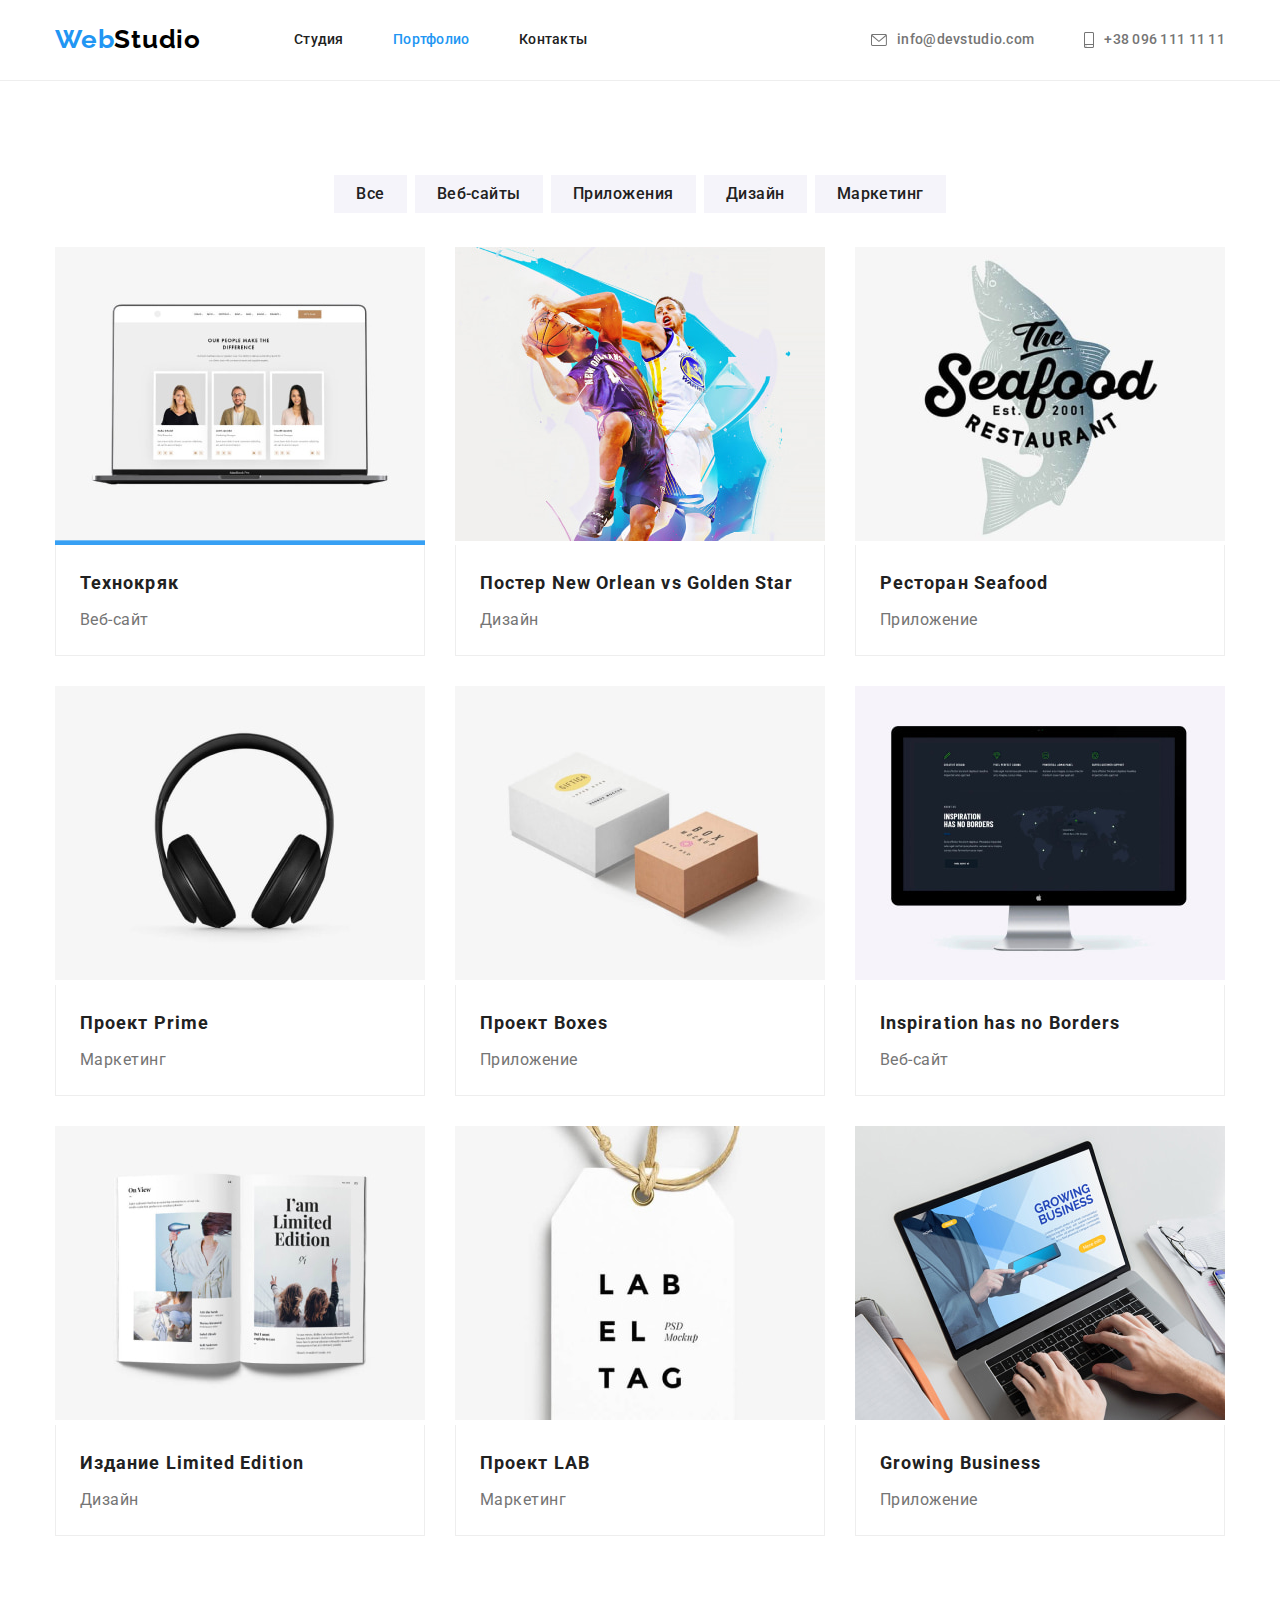
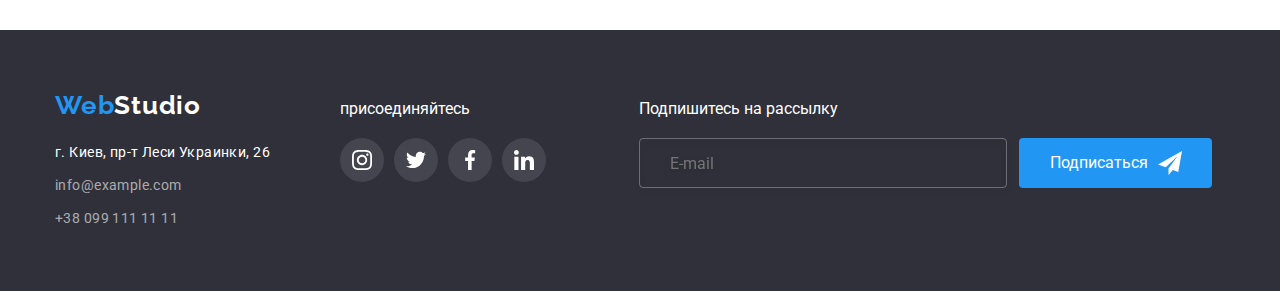
==== portfolio.html @ 853cae41 "creates hw 8" ====
<!DOCTYPE html>
<html lang="ru">
  <head>
    <meta charset="UTF-8" />
    <meta http-equiv="X-UA-Compatible" content="IE=edge" />
    <meta name="viewport" content="width=device-width, initial-scale=1.0" />
    <title>Document</title>
    <link
      href="https://fonts.googleapis.com/css2?family=Raleway:wght@700&family=Roboto:wght@400;500;700;900&display=swap"
      rel="stylesheet"
    />
    <link
      rel="stylesheet"
      href="https://cdnjs.cloudflare.com/ajax/libs/modern-normalize/1.1.0/modern-normalize.min.css"
    />
    <link rel="stylesheet" href="./css/styles.css" />
    <link rel="stylesheet" href="./css/main.min.css" />
  </head>

  <body>
    <!--Шапка сайтп-->

    <header>
      <div class="container header-container">
        <nav class="nav">
          <a href="./index.html" class="logo"
            ><span class="logo__text">Web</span
            ><span class="logo__secondary">Studio</span></a
          >

          <ul class="site-nav">
            <li><a href="./index.html" class="link-current-one">Студия</a></li>
            <li>
              <a href="./index.html" class="link-portfolio-one">Портфолио</a>
            </li>
            <li><a href="" class="site-nav__contact">Контакты</a></li>
          </ul>
        </nav>

        <ul class="contact-nav">
          <li>
            <a href="mailto:info@devstudio.com" class="mailto"
              ><svg class="mailto-icon" width="16" height="12">
                <use
                  href="./images/symbol-defs.svg#icon-envelope-hover-1-1"
                ></use></svg
              >info@devstudio.com</a
            >
          </li>
          <li>
            <a href="tel:+380961111111" class="phone">
              <svg class="phone-icon" width="10" height="16">
                <use
                  href="./images/symbol-defs.svg#icon-smartphone-3-1"
                ></use></svg
              >+38 096 111 11 11</a
            >
          </li>
        </ul>
      </div>
    </header>

    <!--Уникальный контент страницы-->
    <main>
      <section class="section-hero-portfolio">
        <div class="container">
          <!--Button-->
          <h1 class="visually-hidden">Портфолио</h1>

          <ul class="list-ul">
            <li><button type="button" class="button">Все</button></li>
            <li><button type="button" class="button">Веб-сайты</button></li>
            <li><button type="button" class="button">Приложения</button></li>
            <li><button type="button" class="button">Дизайн</button></li>
            <li><button type="button" class="button">Маркетинг</button></li>
          </ul>

          <!--Список фото-->
          <ul class="img-link">
            <li class="flex-element">
              <a href="" class="cart-bg-shadow">
                <div class="title-top-wrap">
                  <img
                    src="./images/img1.jpg"
                    alt="Веб-сайт"
                    width="370"
                    height="294"
                  />
                  <p class="title-top-text">
                    Ресурс предлагает комплексные предложения с разным уровнем
                    функционала и сервисов. Все это позволит посетителю получить
                    исчерпывающие сведения о компании или частном лице.
                  </p>
                </div>
                <div class="img-portfolio">
                  <h2 class="title title-second">Технокряк</h2>
                  <p class="caption">Веб-сайт</p>
                </div>
              </a>
            </li>

            <li class="flex-element">
              <a href="" class="cart-bg-shadow">
                <img
                  src="./images/img2.jpg"
                  alt="Дизайн"
                  width="370"
                  height="294"
                  class="img-border"
                />
                <div class="img-portfolio">
                  <h2 class="title title-second">
                    Постер New Orlean vs Golden Star
                  </h2>
                  <p class="caption">Дизайн</p>
                </div>
              </a>
            </li>

            <li class="flex-element">
              <a href="" class="cart-bg-shadow">
                <img
                  src="./images/img3.jpg"
                  alt="Приложение"
                  width="370"
                  height="294"
                />
                <div class="img-portfolio">
                  <h2 class="title title-second">Ресторан Seafood</h2>
                  <p class="caption">Приложение</p>
                </div>
              </a>
            </li>

            <li class="flex-element">
              <a href="" class="cart-bg-shadow">
                <img
                  src="./images/img4.jpg"
                  alt="Маркетинг"
                  width="370"
                  height="294"
                />
                <div class="img-portfolio">
                  <h2 class="title title-second">Проект Prime</h2>
                  <p class="caption">Маркетинг</p>
                </div>
              </a>
            </li>

            <li class="flex-element">
              <a href="" class="cart-bg-shadow">
                <img
                  src="./images/img5.jpg"
                  alt="Приложение"
                  width="370"
                  height="294"
                />
                <div class="img-portfolio">
                  <h2 class="title title-second">Проект Boxes</h2>
                  <p class="caption">Приложение</p>
                </div>
              </a>
            </li>

            <li class="flex-element">
              <a href="" class="cart-bg-shadow">
                <img
                  src="./images/img6.jpg"
                  alt="Веб-сайт"
                  width="370"
                  height="294"
                />
                <div class="img-portfolio">
                  <h2 class="title title-second">Inspiration has no Borders</h2>
                  <p class="caption">Веб-сайт</p>
                </div>
              </a>
            </li>

            <li class="flex-element">
              <a href="" class="cart-bg-shadow">
                <img
                  src="./images/img7.jpg"
                  alt="Дизайн"
                  width="370"
                  height="294"
                />
                <div class="img-portfolio">
                  <h2 class="title title-second">Издание Limited Edition</h2>
                  <p class="caption">Дизайн</p>
                </div>
              </a>
            </li>

            <li class="flex-element">
              <a href="" class="cart-bg-shadow">
                <img
                  src="./images/img8.jpg"
                  alt="Маркетинг"
                  width="370"
                  height="294"
                />
                <div class="img-portfolio">
                  <h2 class="title title-second">Проект LAB</h2>
                  <p class="caption">Маркетинг</p>
                </div>
              </a>
            </li>

            <li class="flex-element">
              <a href="" class="cart-bg-shadow">
                <img
                  src="./images/img9.jpg"
                  alt="Приложение"
                  width="370"
                  height="294"
                />
                <div class="img-portfolio">
                  <h2 class="title title-second">Growing Business</h2>
                  <p class="caption">Приложение</p>
                </div>
              </a>
            </li>
          </ul>
        </div>
      </section>
    </main>

    <!--Футер-->
    <footer>
      <div class="container footer-container">
        <div class="footer-box-hero">
          <a href="./index.html" class="logo-footer"
            ><span class="logo__text">Web</span
            ><span class="logo-studio">Studio</span>
          </a>
          <address class="address-footer">
            <ul>
              <li>
                <a
                  href="https://goo.gl/maps/1Wrg9zgTPJsRRy5G6"
                  target="_blank"
                  rel="noopener noreferrer"
                  class="search"
                  >г. Киев, пр-т Леси Украинки, 26</a
                >
              </li>
              <li>
                <a href="mailto:info@example.com" class="box"
                  >info@example.com</a
                >
              </li>
              <li>
                <a href="tel:+380991111111" class="box">+38 099 111 11 11</a>
              </li>
            </ul>
          </address>
        </div>
        <div class="footer-box">
          <p class="footer-soc-text">присоединяйтесь</p>
          <ul class="footer-soc-list">
            <li class="footer-soc-item">
              <a href="" class="footer-soc-link">
                <svg class="footer-soc-icon" width="20" height="20">
                  <use href="./images/symbol-defs.svg#icon-instagram"></use>
                </svg>
              </a>
            </li>
            <li class="footer-soc-item">
              <a href="" class="footer-soc-link">
                <svg class="footer-soc-icon" width="20" height="20">
                  <use href="./images/symbol-defs.svg#icon-twitter"></use>
                </svg>
              </a>
            </li>
            <li class="footer-soc-item">
              <a href="" class="footer-soc-link">
                <svg class="footer-soc-icon" width="20" height="20">
                  <use href="./images/symbol-defs.svg#icon-facebook"></use>
                </svg>
              </a>
            </li>
            <li class="footer-soc-item">
              <a href="" class="footer-soc-link">
                <svg class="footer-soc-icon" width="20" height="20">
                  <use href="./images/symbol-defs.svg#icon-linkedin"></use>
                </svg>
              </a>
            </li>
          </ul>
        </div>
        <form class="footer-form">
          <label for="name" class="footer-label">Подпишитесь на рассылку</label>
          <div class="input-subscription">
            <input
              type="text"
              class="footer-input"
              name="user-name"
              id="name"
              required
              title="name"
              placeholder="E-mail"
            />
            <button type="submit" class="footer-button">
              Подписаться
              <svg class="footer-icon" width="24" height="24">
                <use href="./images/symbol-defs.svg#icon-send"></use>
              </svg>
            </button>
          </div>
        </form>
      </div>
    </footer>
  </body>
</html>
---- css/styles.css ----
/*Стили для index.html*/
---- css/main.min.css ----
:root{--primary-text-color: #ffffff;--title-text-color: #212121;--paragraph-text-color: #757575;--accent-color: #2196f3}.visually-hidden{clip:rect(0 0 0 0);clip-path:inset(50%);height:1px;overflow:hidden;position:absolute;white-space:nowrap;width:1px}body{font-family:Roboto, -apple-system, BlinkMacSystemFont, "Segoe UI", Oxygen, Ubuntu, Cantarell, "Open Sans", "Helvetica Neue", sans-serif;color:var(--title-text-color);background-color:var(--primary-text-color)}body>a{font-family:Roboto, -apple-system, BlinkMacSystemFont, "Segoe UI", Oxygen, Ubuntu, Cantarell, "Open Sans", "Helvetica Neue", sans-serif}h1,h2,h3,h4,h5,h6,p,ul{padding:0;margin:0;list-style:none}a{text-decoration:none}.container{width:1200px;padding-left:15px;padding-right:15px;margin-left:auto;margin-right:auto}.button{font-family:Roboto, -apple-system, BlinkMacSystemFont, "Segoe UI", Oxygen, Ubuntu, Cantarell, "Open Sans", "Helvetica Neue", sans-serif;cursor:pointer}.button-primary{margin-top:30px;display:inline-block;padding:10px 32px;color:var(--primary-text-color);background-color:var(--accent-color);min-width:200px;font-style:normal;font-weight:700;font-size:16px;line-height:1.9;align-items:center;letter-spacing:0.06em;transition:background-color 250ms cubic-bezier(0.4, 0, 0.2, 1)}.button-primary:hover,.button-primary:focus{background-color:#188ce8}.button{padding:6px 22px;border:none}.button{color:var(--title-text-color);background-color:#f5f4fa;font-weight:500;font-size:16px;line-height:1.6;text-align:center;letter-spacing:0.03em;transition:color 250ms cubic-bezier(0.4, 0, 0.2, 1),box-shadow 250ms cubic-bezier(0.4, 0, 0.2, 1),background-color 250ms cubic-bezier(0.4, 0, 0.2, 1)}.button:hover,.button:focus{color:var(--primary-text-color);background-color:var(--accent-color)}.button-btn:hover,.butten-btn:focus{color:var(--primary-text-color);background-color:var(--accent-color);transition:color 250ms cubic-bezier(0.4, 0, 0.2, 1)}.backdrop{position:fixed;top:0;width:100%;height:100%;background-color:rgba(66,68,90,0.35);transition:opacity 250ms, visibility 250ms}.modal{position:absolute;width:550px;height:550px;top:50%;left:50%;background-color:#ffffff;border-radius:1px;transform:translate(-50%, -50%);padding:40px}.modal-close-button{width:70px;height:70px;border-radius:50%;position:absolute;top:10px;right:10px;width:30px;height:30px;border:1px solid rgba(0,0,0,0.1);background-color:transparent;fill:#000000}.modal-close-button:hover,.modal-close-button:focus{fill:var(--accent-color)}.is-hidden{opacity:0;pointer-events:none;visibility:hidden}.modal-title{font-size:20px;text-align:center;color:#212121;margin-bottom:12px;font-weight:700;letter-spacing:0.03em}.modal-field{margin-bottom:12px}.modal-input{width:100%;height:35px;border:1px solid rgba(0,0,0,0.14);border-radius:4px;padding-left:30px;margin-top:4px;outline:none;transition:border-color 250ms cubic-bezier(0.4, 0, 0.2, 1)}.modal-input:hover,.modal-input:focus{border-color:var(--accent-color);transition:border-color 250ms cubic-bezier(0.4, 0, 0.2, 1)}.modal-input:valid{border-color:#2196f3}.modal-button{width:200px;height:50px;color:var(--primary-text-color);background-color:var(--accent-color);border-radius:4px;border:1px solid #2196f3;margin-top:30px}.modal-button:hover,.modal-button:focus{background-color:#188ce8;transition:background-color 250ms cubic-bezier(0.4, 0, 0.2, 1)}button{display:flex;justify-content:center;align-items:center;margin:0 auto}.madal-label{font-size:12px;line-height:1.7px;letter-spacing:0.01em;color:#757575}.modal-text{width:100%;height:80px;border:1px solid rgba(0,0,0,0.14);border-radius:4px;padding:10px;margin-top:4px;resize:none;outline:none}.modal-text:hover,.modal-text:focus{border-color:var(--accent-color);transition:border-color 250ms cubic-bezier(0.4, 0, 0.2, 1)}.modal-input-wrap{position:relative}.input-icon{position:absolute;left:10px;top:50%;transform:translateY(-50%);transition:fill 250ms cubic-bezier(0.4, 0, 0.2, 1)}.modal-input:hover+.input-icon,.modal-input:focus+.input-icon{fill:var(--accent-color)}.check-text{font-size:14px;display:flex;align-items:center}.check-text::before{content:"";width:16px;height:15px;border:2px solid #212121;border-radius:4px;margin-right:8px}.input-check:checked+.check-text::before{background-color:var(--accent-color);border:none;background-image:url(../images/check.svg.svg);background-repeat:no-repeat;background-position:center}.input-check:focus+.check-text::before{border-color:var(--accent-color)}.input-contract{color:var(--accent-color);text-decoration:underline;margin-left:3px}.modal-text{height:120px}.header-container{display:flex;align-items:center}header{border-bottom:1px solid #eeeeee}.nav{display:flex;align-items:center;transition:color 250ms cubic-bezier(0.4, 0, 0.2, 1)}.logo{margin-right:93px}.logo__secondary{color:#000000;width:145px;font-family:Raleway;font-style:normal;font-weight:700;font-size:26px;line-height:1.2;letter-spacing:0.03em}.logo__text{color:var(--accent-color);width:145px;font-family:Raleway;font-style:normal;font-weight:700;font-size:26px;line-height:1.2;letter-spacing:0.03em}.site-nav{display:flex}.site-nav li:not(:last-child){margin-right:50px}.site-nav__current{display:block;padding-top:32px;padding-bottom:32px;color:var(--accent-color);font-style:normal;font-weight:500;font-size:14px;line-height:1.1;letter-spacing:0.02em;position:relative;transition:color 250ms cubic-bezier(0.4, 0, 0.2, 1)}.site-nav__current:hover,.site-nav__current:focus{color:var(--accent-color)}.site-nav__current:hover::after,.site-nav__current:focus::after{content:"";position:absolute;width:100%;height:4px;border-radius:2px;background-color:var(--accent-color);bottom:0;display:block;transition:color 250ms cubic-bezier(0.4, 0, 0.2, 1)}.site-nav__portfolio{display:block;padding-top:32px;padding-bottom:32px;color:var(--title-text-color);width:76px;font-style:normal;font-weight:500;font-size:14px;line-height:1.1;letter-spacing:0.02em;position:relative;transition:color 250ms cubic-bezier(0.4, 0, 0.2, 1)}.site-nav__portfolio:hover,.site-nav__portfolio:focus{color:var(--accent-color)}.site-nav__portfolio:hover::after,.site-nav__portfolio:focus::after{content:"";position:absolute;width:100%;height:4px;border-radius:2px;background-color:var(--accent-color);transition:color 250ms cubic-bezier(0.4, 0, 0.2, 1);bottom:0;display:block}.site-nav__contact{display:block;padding-top:32px;padding-bottom:32px;color:var(--title-text-color);width:68px;font-style:normal;font-weight:500;font-size:14px;line-height:1.1;letter-spacing:0.02em;position:relative;transition:color 250ms cubic-bezier(0.4, 0, 0.2, 1)}.site-nav__contact:hover,.site-nav__contact:focus{color:var(--accent-color);transition:color 250ms cubic-bezier(0.4, 0, 0.2, 1)}.site-nav__contact:hover::after,.site-nav__contact:focus::after{content:"";position:absolute;width:100%;height:4px;border-radius:2px;background-color:var(--accent-color);bottom:0;display:block;transition:color 250ms cubic-bezier(0.4, 0, 0.2, 1)}.contact-nav{margin-left:auto;display:flex}.contact-nav li:not(:last-child){margin-right:50px}.mailto{display:flex;align-items:center;color:var(--paragraph-text-color);font-weight:500;font-size:14px;line-height:1.1;letter-spacing:0.02em;padding-top:32px;padding-bottom:32px;fill:#757575;transition:color 250ms cubic-bezier(0.4, 0, 0.2, 1)}.mailto:hover,.mailto:focus{color:var(--accent-color)}.mailto-icon{margin-right:10px}.mailto:hover .mailto-icon,.mailto:focus .mailto-icon{fill:var(--accent-color);transition:fill 250ms cubic-bezier(0.4, 0, 0.2, 1)}.phone{display:flex;align-items:center;color:var(--paragraph-text-color);font-style:normal;font-weight:500;font-size:14px;line-height:1.1;letter-spacing:0.02em;padding-top:32px;padding-bottom:32px;fill:#757575;transition:color 250ms cubic-bezier(0.4, 0, 0.2, 1)}.phone:hover,.phone:focus{color:var(--accent-color)}.phone-icon{margin-right:10px}.phone:hover .phone-icon,.phone:focus .phone-icon{fill:var(--accent-color);transition:fill 250ms cubic-bezier(0.4, 0, 0.2, 1)}.hero{background-color:#2f303a;text-align:center;padding-top:200px;padding-bottom:200px;background-image:linear-gradient(rgba(47,48,58,0.4), rgba(47,48,58,0.4)),url(../images/Шапка.jpg);background-repeat:no-repeat;max-width:1600px;margin:0 auto;background-size:cover}.hero-title{margin:0 auto;color:var(--primary-text-color);width:696px;font-weight:900;font-size:44px;line-height:1.4;text-align:center;letter-spacing:0.06em;text-transform:uppercase;background-repeat:no-repeat}.feature{padding-top:94px;padding-bottom:94px}.feature-ul{display:flex}.feature-ul::before{content:icon}.feature-ul li{width:270px}.feature-ul li:not(:last-child){margin-right:30px}.feature-list{display:flex;align-items:center;justify-content:center;height:120px;background-color:#f5f4fa;border-radius:1px;width:270px;height:120px;margin-bottom:30px}.feature-item:not(:last-child){margin-right:30px}.feature-icon{display:flex;margin:25px auto}.feature .title{display:flex;font-weight:700;font-size:14px;line-height:1.1;letter-spacing:0.03em;text-transform:uppercase}.subject{display:flex;margin:10px 0 0;color:var(--paragraph-text-color);font-size:14px;line-height:1.7;letter-spacing:0.03em}.work{padding-bottom:94px}.work-list{margin-bottom:50px;font-weight:700;font-size:36px;line-height:1.7;text-align:center;letter-spacing:0.03em}.work-pfoto{display:flex}.work-pfoto li:not(:last-child){margin-right:30px}.work-top-wrap{position:relative;overflow:hidden}.work-top-text{position:absolute;bottom:0;text-align:center;background-color:rgba(47,48,58,0.8);border:1px solid #000000;box-shadow:0px 4px 4px rgba(0,0,0,0.25);color:var(--primary-text-color);font-weight:400;padding-top:27px;width:370px;height:70px;transition:transform 500ms linear}.content{background-color:#f5f4fa;padding-top:94px;padding-bottom:94px}.content-list{margin-bottom:50px;font-weight:700;font-size:36px;line-height:1.7;text-align:center;letter-spacing:0.03em}.content .title{font-weight:500;font-size:16px;line-height:1.2;text-align:center;letter-spacing:0.03em}.title-team{padding-top:30px;padding-bottom:30px}.lead-list{padding-bottom:30px}.lead{margin:0;margin-bottom:16px;color:var(--paragraph-text-color);font-weight:400;font-size:16px;line-height:1.2;text-align:center;letter-spacing:0.03em}.content-list-photo{display:flex}.content-photo:not(:last-child){margin-right:30px}.cart-bg{background:#ffffff;box-shadow:0px 1px 3px rgba(0,0,0,0.12),0px 1px 1px rgba(0,0,0,0.14),0px 2px 1px rgba(0,0,0,0.2);border-radius:0px 0px 4px 4px}.content-title{margin-bottom:10px}.title-soc-list{display:flex;justify-content:center}.title-soc-link{width:44px;height:44px;background-color:var(--primary-text-color);border-radius:50%;display:flex;justify-content:center;align-items:center;fill:#afb1b8;transition:background-color 250ms cubic-bezier(0.4, 0, 0.2, 1)}.title-soc-link:hover,.title-soc-link:focus{background-color:var(--accent-color)}.title-soc-icon{transition:fill 250ms cubic-bezier(0.4, 0, 0.2, 1)}.title-soc-link:hover .title-soc-icon,.title-soc-link:focus .title-soc-icon{fill:#ffffff;transition:fill 250ms cubic-bezier(0.4, 0, 0.2, 1)}.title-soc-item+.title-soc-item{margin-left:10px}.content-logo{padding-top:94px;padding-bottom:94px}.content-logo__companies{display:flex;justify-content:center;margin-bottom:50px;font-weight:700;font-size:36px;line-height:1.7;text-align:center;letter-spacing:0.03em}.content-logo__list{display:flex}.content-logo__link{display:flex;justify-content:center;align-items:center;border:1px solid #afb1b8;border-radius:4px;width:170px;height:92px;fill:#afb1b8;transition:fill 250ms cubic-bezier(0.4, 0, 0.2, 1),border 250ms cubic-bezier(0.4, 0, 0.2, 1)}.content-logo__link:hover,.content-logo__link:focus{border-color:var(--accent-color)}.content-logo__icon{transition:fill 250ms cubic-bezier(0.4, 0, 0.2, 1)}.content-logo__icon:hover,.content-logo__icon:focus{fill:var(--accent-color);transition:fill 250ms cubic-bezier(0.4, 0, 0.2, 1),background-color 250ms cubic-bezier(0.4, 0, 0.2, 1)}.content-logo__link:hover .content-logo__icon,.content-logo__link:focus .content-logo__icon{fill:var(--accent-color);transition:fill 250ms cubic-bezier(0.4, 0, 0.2, 1)}.content-logo__item:not(:last-child){margin-right:30px}footer{padding-top:60px;padding-bottom:60px;background-color:#2f303a}.footer-container{display:flex;align-items:baseline}.footer-box-hero{display:inline-block}.logo-footer{display:inline-block;margin-bottom:20px}.logo-studio{color:var(--primary-text-color);width:145px;font-family:Raleway;font-style:normal;font-weight:bold;font-size:26px;line-height:1.2;letter-spacing:0.03em}.address-footer li:not(:last-child){margin-bottom:9px}.footer-soc-text{color:var(--primary-text-color);font-family:inherit;justify-content:center;align-items:stretch}.search{color:var(--primary-text-color);width:231px;font-style:normal;font-weight:400;font-size:14px;line-height:1.7;letter-spacing:0.03em}.box{color:var(--primary-text-color);width:231px;font-style:normal;font-weight:400;font-size:14px;line-height:1.7;letter-spacing:0.03em}.box{color:rgba(255,255,255,0.6)}.footer-box{margin-left:70px;font-family:inherit;font-style:normal}.footer-soc-text{display:block;margin-bottom:20px}.footer-soc-list{display:flex;justify-content:center}.footer-soc-link{width:44px;height:44px;background-color:rgba(255,255,255,0.1);border-radius:50%;display:flex;justify-content:center;align-items:center;fill:#ffffff;transition:background-color 250ms cubic-bezier(0.4, 0, 0.2, 1)}.footer-soc-link:hover,.footer-soc-link:focus{background-color:var(--accent-color)}.footer-soc-item+.footer-soc-item{margin-left:10px}.footer-soc-link:hover .footer-soc-icon,.footer-soc-link:focus .footer-soc-icon{transition:background-color 250ms cubic-bezier(0.4, 0, 0.2, 1)}.footer-form{margin-left:93px}.footer-label{color:var(--primary-text-color)}.input-subscription{display:flex;margin-top:20px}.footer-input{width:368px;height:50px;border:1px solid rgba(255,255,255,0.3);border-radius:4px;padding-left:30px;margin-right:12px;outline:none;filter:drop-shadow(0px 4px 4px rgba(0,0,0,0.15));background-color:transparent}.footer-button{height:50px;padding:10px 28px 10px 29px;display:flex;justify-content:center;align-items:center;color:var(--primary-text-color);background-color:var(--accent-color);border-radius:4px;border-color:transparent;margin:0 auto}.footer-icon{margin-left:10px}.link-current-one{display:block;padding-top:32px;padding-bottom:32px;color:var(--title-text-color);width:49px;font-style:normal;font-weight:500;font-size:14px;line-height:1.1;letter-spacing:0.02em}.link-current-one:hover,.link-current-one:focus{color:var(--accent-color);transition:color 250ms cubic-bezier(0.4, 0, 0.2, 1)}.link-portfolio-one{display:block;padding-top:32px;padding-bottom:32px;color:var(--accent-color);width:76px;font-style:normal;font-weight:500;font-size:14px;line-height:1.1;letter-spacing:0.02em;transition:color 250ms cubic-bezier(0.4, 0, 0.2, 1)}.link-portfolio-one:hover,.link-portfolio-one:focus{color:var(--accent-color)}.section-hero-portfolio{padding-top:94px;padding-bottom:94px}.list-ul{display:flex;justify-content:center}.list-ul li:not(:last-child){margin-right:8px}.img-link{margin-top:34px;display:flex;flex-wrap:wrap}.flex-element{width:370px;margin-right:30px;margin-bottom:30px}.flex-element:nth-child(3n){margin-right:0}.flex-element:nth-last-child(-n+3){margin-bottom:0}.cart-bg-shadow{display:block;transition:box-shadow 250ms cubic-bezier(0.4, 0, 0.2, 1)}.cart-bg-shadow:hover,.cart-bg-shadow:focus{-webkit-box-shadow:-1px 11px 4px -3px rgba(66,68,90,0.35);-moz-box-shadow:-1px 11px 4px -3px rgba(66,68,90,0.35);box-shadow:-1px 11px 4px -3px rgba(66,68,90,0.35);border-radius:4px;transition:box-shadow 250ms cubic-bezier(0.4, 0, 0.2, 1)}.title-top-wrap{position:relative;overflow:hidden}.title-top-text{position:absolute;top:0;background-color:rgba(33,150,243,0.9);color:var(--primary-text-color);font-weight:400;font-size:18px;line-height:1.55;letter-spacing:0.03em;padding:63px 24px;transform:translateY(100%);transition:transform 500ms linear;overflow:hidden}.flex-element:hover .title-top-text,.flex-element:focus .title-top-text{transform:translateY(0%)}.img-portfolio{padding:20px 24px;border-right:1px solid #eeeeee;border-bottom:1px solid #eeeeee;border-left:1px solid #eeeeee}.title-second{margin-bottom:4px}.img-link .title{color:var(--title-text-color);font-weight:700;font-size:18px;line-height:2;letter-spacing:0.06em}.caption{color:var(--paragraph-text-color);font-weight:400;font-size:16px;line-height:1.9;letter-spacing:0.03em}
/*# sourceMappingURL=main.min.css.map */
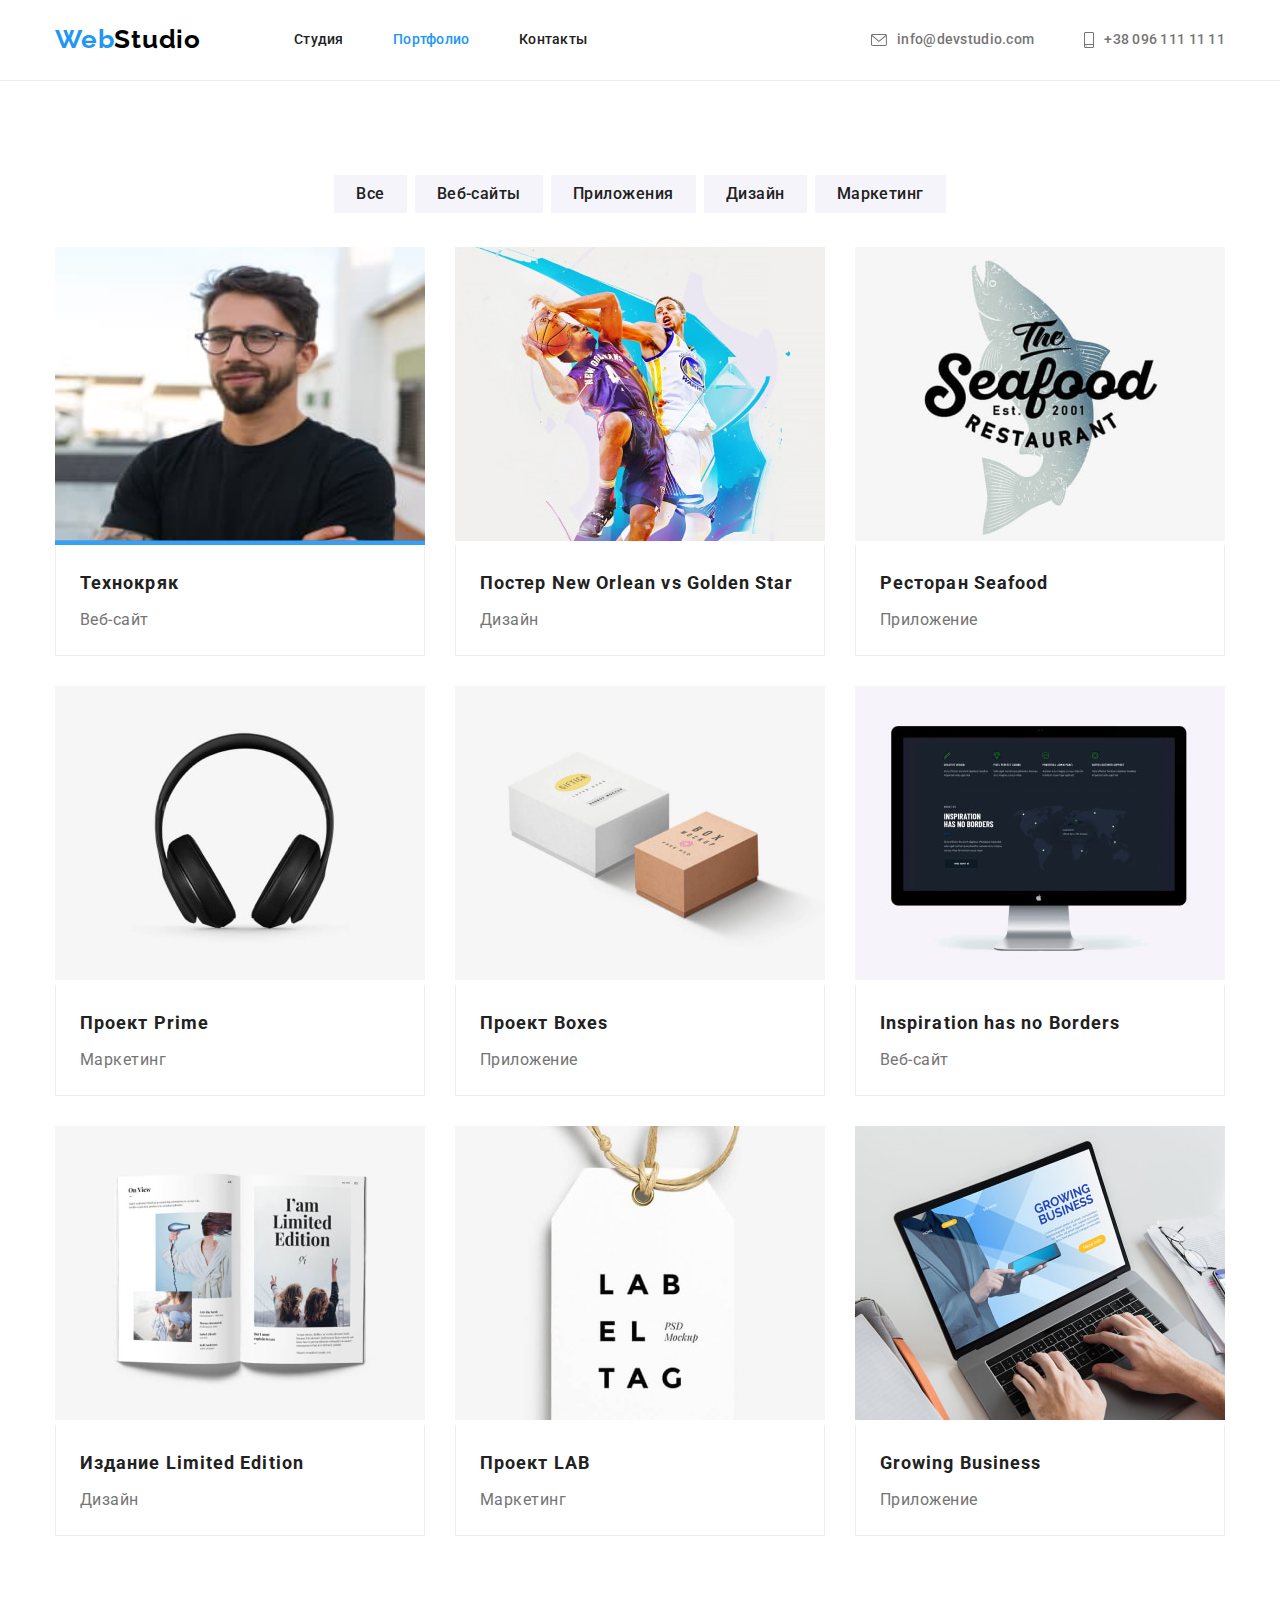
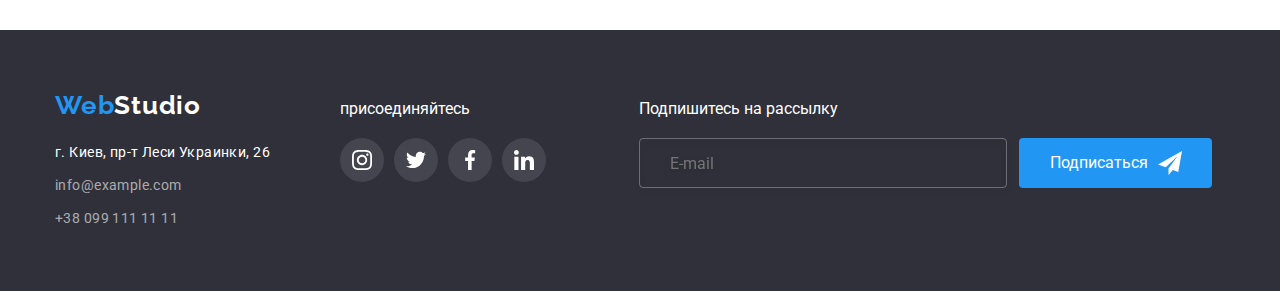
==== commit da1dfe2b: "images - responsive and x1 and x2" ====
--- a/portfolio.html
+++ b/portfolio.html
@@ -80,12 +80,36 @@
             <li class="flex-element">
               <a href="" class="cart-bg-shadow">
                 <div class="title-top-wrap">
-                  <img
-                    src="./images/img1.jpg"
-                    alt="Веб-сайт"
-                    width="370"
-                    height="294"
-                  />
+                  <picture>
+                    <source
+                      srcset="
+                        ./images/pfoto4-desk-1x.jpg 1x,
+                        ./images/pfoto4-desk-2x.jpg 2x
+                      "
+                      media="(min-width:1200px)"
+                    />
+                    <source
+                      srcset="
+                        ./images/pfoto4-tab-1x.jpg 1x,
+                        ./images/pfoto4-tab-2x.jpg 2x
+                      "
+                      media="(min-width:768px)"
+                    />
+                    <source
+                      srcset="
+                        ./images/pfoto4-mob-1x.jpg 1x,
+                        ./images/pfoto4-mob-2x.jpg 2x
+                      "
+                      media="(min-width:320px)"
+                    />
+                    <img
+                      src="./images/img1.jpg"
+                      alt="Веб-сайт"
+                      width="370"
+                      height="294"
+                    />
+                  </picture>
+
                   <p class="title-top-text">
                     Ресурс предлагает комплексные предложения с разным уровнем
                     функционала и сервисов. Все это позволит посетителю получить
--- a/css/main.min.css
+++ b/css/main.min.css
@@ -1,5 +1,5 @@
 :root{--primary-text-color: #ffffff;--title-text-color: #212121;--paragraph-text-color: #757575;--accent-color: #2196f3}.visually-hidden{clip:rect(0 0 0 0);clip-path:inset(50%);height:1px;overflow:hidden;position:absolute;white-space:nowrap;width:1px}body{font-family:Roboto, -apple-system, BlinkMacSystemFont, "Segoe UI", Oxygen,  Ubuntu, Cantarell, "Open Sans", "Helvetica Neue", sans-serif;color:var(--title-text-color);background-color:var(--primary-text-color)}body>a{font-family:Roboto, -apple-system, BlinkMacSystemFont, "Segoe UI", Oxygen,- Ubuntu, Cantarell, "Open Sans", "Helvetica Neue", sans-serif}h1,h2,h3,h4,h5,h6,p,ul{padding:0;margin:0;list-style:none}a{text-decoration:none}.container{width:1200px;padding-left:15px;padding-right:15px;margin-left:auto;margin-right:auto}.button{font-family:Roboto, -apple-system, BlinkMacSystemFont, "Segoe UI", Oxygen,- Ubuntu, Cantarell, "Open Sans", "Helvetica Neue", sans-serif;cursor:pointer}.button-primary{margin-top:30px;display:inline-block;padding:10px 32px;color:var(--primary-text-color);background-color:var(--accent-color);min-width:200px;font-style:normal;font-weight:700;font-size:16px;line-height:1.9;align-items:center;letter-spacing:0.06em;transition:background-color 250ms cubic-bezier(0.4, 0, 0.2, 1)}.button-primary:hover,.button-primary:focus{background-color:#188ce8}.button{padding:6px 22px;border:none}.button{color:var(--title-text-color);background-color:#f5f4fa;font-weight:500;font-size:16px;line-height:1.6;text-align:center;letter-spacing:0.03em;transition:color 250ms cubic-bezier(0.4, 0, 0.2, 1),box-shadow 250ms cubic-bezier(0.4, 0, 0.2, 1),background-color 250ms cubic-bezier(0.4, 0, 0.2, 1)}.button:hover,.button:focus{color:var(--primary-text-color);background-color:var(--accent-color)}.button-btn:hover,.butten-btn:focus{color:var(--primary-text-color);background-color:var(--accent-color);transition:color 250ms cubic-bezier(0.4, 0, 0.2, 1)}.backdrop{position:fixed;top:0;width:100%;height:100%;background-color:rgba(66,68,90,0.35);transition:opacity 250ms, visibility 250ms}.modal{position:absolute;width:550px;height:550px;top:50%;left:50%;background-color:#ffffff;border-radius:1px;transform:translate(-50%, -50%);padding:40px}.modal-close-button{width:70px;height:70px;border-radius:50%;position:absolute;top:10px;right:10px;width:30px;height:30px;border:1px solid rgba(0,0,0,0.1);background-color:transparent;fill:#000000}.modal-close-button:hover,.modal-close-button:focus{fill:var(--accent-color)}.is-hidden{opacity:0;pointer-events:none;visibility:hidden}.modal-title{font-size:20px;text-align:center;color:#212121;margin-bottom:12px;font-weight:700;letter-spacing:0.03em}.modal-field{margin-bottom:12px}.modal-input{width:100%;height:35px;border:1px solid rgba(0,0,0,0.14);border-radius:4px;padding-left:30px;margin-top:4px;outline:none;transition:border-color 250ms cubic-bezier(0.4, 0, 0.2, 1)}.modal-input:hover,.modal-input:focus{border-color:var(--accent-color);transition:border-color 250ms cubic-bezier(0.4, 0, 0.2, 1)}.modal-input:valid{border-color:#2196f3}.modal-button{width:200px;height:50px;color:var(--primary-text-color);background-color:var(--accent-color);border-radius:4px;border:1px solid #2196f3;margin-top:30px}.modal-button:hover,.modal-button:focus{background-color:#188ce8;transition:background-color 250ms cubic-bezier(0.4, 0, 0.2, 1)}button{display:flex;justify-content:center;align-items:center;margin:0 auto}.madal-label{font-size:12px;line-height:1.7px;letter-spacing:0.01em;color:#757575}.modal-text{width:100%;height:80px;border:1px solid rgba(0,0,0,0.14);border-radius:4px;padding:10px;margin-top:4px;resize:none;outline:none}.modal-text:hover,.modal-text:focus{border-color:var(--accent-color);transition:border-color 250ms cubic-bezier(0.4, 0, 0.2, 1)}.modal-input-wrap{position:relative}.input-icon{position:absolute;left:10px;top:50%;transform:translateY(-50%);transition:fill 250ms cubic-bezier(0.4, 0, 0.2, 1)}.modal-input:hover+.input-icon,.modal-input:focus+.input-icon{fill:var(--accent-color)}.check-text{font-size:14px;display:flex;align-items:center}.check-text::before{content:"";width:16px;height:15px;border:2px solid #212121;border-radius:4px;margin-right:8px}.input-check:checked+.check-text::before{background-color:var(--accent-color);border:none;background-image:url(../images/check.svg.svg);background-repeat:no-repeat;background-position:center}.input-check:focus+.check-text::before{border-color:var(--accent-color)}.input-contract{color:var(--accent-color);text-decoration:underline;margin-left:3px}.modal-text{height:120px}.header-container{display:flex;align-items:center}header{border-bottom:1px solid #eeeeee}.nav{display:flex;align-items:center;transition:color 250ms cubic-bezier(0.4, 0, 0.2, 1)}.logo{margin-right:93px}.logo__secondary{color:#000000;width:145px;font-family:Raleway;font-style:normal;font-weight:700;font-size:26px;line-height:1.2;letter-spacing:0.03em}.logo__text{color:var(--accent-color);width:145px;font-family:Raleway;font-style:normal;font-weight:700;font-size:26px;line-height:1.2;letter-spacing:0.03em}.site-nav{display:flex}.site-nav li:not(:last-child){margin-right:50px}.site-nav__current{display:block;padding-top:32px;padding-bottom:32px;color:var(--accent-color);font-style:normal;font-weight:500;font-size:14px;line-height:1.1;letter-spacing:0.02em;position:relative;transition:color 250ms cubic-bezier(0.4, 0, 0.2, 1)}.site-nav__current:hover,.site-nav__current:focus{color:var(--accent-color)}.site-nav__current:hover::after,.site-nav__current:focus::after{content:"";position:absolute;width:100%;height:4px;border-radius:2px;background-color:var(--accent-color);bottom:0;display:block;transition:color 250ms cubic-bezier(0.4, 0, 0.2, 1)}.site-nav__portfolio{display:block;padding-top:32px;padding-bottom:32px;color:var(--title-text-color);width:76px;font-style:normal;font-weight:500;font-size:14px;line-height:1.1;letter-spacing:0.02em;position:relative;transition:color 250ms cubic-bezier(0.4, 0, 0.2, 1)}.site-nav__portfolio:hover,.site-nav__portfolio:focus{color:var(--accent-color)}.site-nav__portfolio:hover::after,.site-nav__portfolio:focus::after{content:"";position:absolute;width:100%;height:4px;border-radius:2px;background-color:var(--accent-color);transition:color 250ms cubic-bezier(0.4, 0, 0.2, 1);bottom:0;display:block}.site-nav__contact{display:block;padding-top:32px;padding-bottom:32px;color:var(--title-text-color);width:68px;font-style:normal;font-weight:500;font-size:14px;line-height:1.1;letter-spacing:0.02em;position:relative;transition:color 250ms cubic-bezier(0.4, 0, 0.2, 1)}.site-nav__contact:hover,.site-nav__contact:focus{color:var(--accent-color);transition:color 250ms cubic-bezier(0.4, 0, 0.2, 1)}.site-nav__contact:hover::after,.site-nav__contact:focus::after{content:"";position:absolute;width:100%;height:4px;border-radius:2px;background-color:var(--accent-color);bottom:0;display:block;transition:color 250ms cubic-bezier(0.4, 0, 0.2, 1)}.contact-nav{margin-left:auto;display:flex}.contact-nav li:not(:last-child){margin-right:50px}.mailto{display:flex;align-items:center;color:var(--paragraph-text-color);font-weight:500;font-size:14px;line-height:1.1;letter-spacing:0.02em;padding-top:32px;padding-bottom:32px;fill:#757575;transition:color 250ms cubic-bezier(0.4, 0, 0.2, 1)}.mailto:hover,.mailto:focus{color:var(--accent-color)}.mailto-icon{margin-right:10px}.mailto:hover .mailto-icon,.mailto:focus .mailto-icon{fill:var(--accent-color);transition:fill 250ms cubic-bezier(0.4, 0, 0.2, 1)}.phone{display:flex;align-items:center;color:var(--paragraph-text-color);font-style:normal;font-weight:500;font-size:14px;line-height:1.1;letter-spacing:0.02em;padding-top:32px;padding-bottom:32px;fill:#757575;transition:color 250ms cubic-bezier(0.4, 0, 0.2, 1)}.phone:hover,.phone:focus{color:var(--accent-color)}.phone-icon{margin-right:10px}.phone:hover .phone-icon,.phone:focus .phone-icon{fill:var(--accent-color);transition:fill 250ms cubic-bezier(0.4, 0, 0.2, 1)}.hero{background-color:#2f303a;text-align:center;padding-top:200px;padding-bottom:200px;background-image:linear-gradient(rgba(47,48,58,0.4), rgba(47,48,58,0.4)),url(../images/Шапка.jpg);background-repeat:no-repeat;max-width:1600px;margin:0 auto;background-size:cover}.hero-title{margin:0 auto;color:var(--primary-text-color);width:696px;font-weight:900;font-size:44px;line-height:1.4;text-align:center;letter-spacing:0.06em;text-transform:uppercase;background-repeat:no-repeat}.feature{padding-top:94px;padding-bottom:94px}.feature-ul{display:flex}.feature-ul::before{content:icon}.feature-ul li{width:270px}.feature-ul li:not(:last-child){margin-right:30px}.feature-list{display:flex;align-items:center;justify-content:center;height:120px;background-color:#f5f4fa;border-radius:1px;width:270px;height:120px;margin-bottom:30px}.feature-item:not(:last-child){margin-right:30px}.feature-icon{display:flex;margin:25px auto}.feature .title{display:flex;font-weight:700;font-size:14px;line-height:1.1;letter-spacing:0.03em;text-transform:uppercase}.subject{display:flex;margin:10px 0 0;color:var(--paragraph-text-color);font-size:14px;line-height:1.7;letter-spacing:0.03em}.work{padding-bottom:94px}.work-list{margin-bottom:50px;font-weight:700;font-size:36px;line-height:1.7;text-align:center;letter-spacing:0.03em}.work-pfoto{display:flex}.work-pfoto li:not(:last-child){margin-right:30px}.work-top-wrap{position:relative;overflow:hidden}.work-top-text{position:absolute;bottom:0;text-align:center;background-color:rgba(47,48,58,0.8);border:1px solid #000000;box-shadow:0px 4px 4px rgba(0,0,0,0.25);color:var(--primary-text-color);font-weight:400;padding-top:27px;width:370px;height:70px;transition:transform 500ms linear}.content{background-color:#f5f4fa;padding-top:94px;padding-bottom:94px}.content-list{margin-bottom:50px;font-weight:700;font-size:36px;line-height:1.7;text-align:center;letter-spacing:0.03em}.content .title{font-weight:500;font-size:16px;line-height:1.2;text-align:center;letter-spacing:0.03em}.title-team{padding-top:30px;padding-bottom:30px}.lead-list{padding-bottom:30px}.lead{margin:0;margin-bottom:16px;color:var(--paragraph-text-color);font-weight:400;font-size:16px;line-height:1.2;text-align:center;letter-spacing:0.03em}.content-list-photo{display:flex}.content-photo:not(:last-child){margin-right:30px}.cart-bg{background:#ffffff;box-shadow:0px 1px 3px rgba(0,0,0,0.12),0px 1px 1px rgba(0,0,0,0.14),0px 2px 1px rgba(0,0,0,0.2);border-radius:0px 0px 4px 4px}.content-title{margin-bottom:10px}.title-soc-list{display:flex;justify-content:center}.title-soc-link{width:44px;height:44px;background-color:var(--primary-text-color);border-radius:50%;display:flex;justify-content:center;align-items:center;fill:#afb1b8;transition:background-color 250ms cubic-bezier(0.4, 0, 0.2, 1)}.title-soc-link:hover,.title-soc-link:focus{background-color:var(--accent-color)}.title-soc-icon{transition:fill 250ms cubic-bezier(0.4, 0, 0.2, 1)}.title-soc-link:hover .title-soc-icon,.title-soc-link:focus .title-soc-icon{fill:#ffffff;transition:fill 250ms cubic-bezier(0.4, 0, 0.2, 1)}.title-soc-item+.title-soc-item{margin-left:10px}.content-logo{padding-top:94px;padding-bottom:94px}.content-logo__companies{display:flex;justify-content:center;margin-bottom:50px;font-weight:700;font-size:36px;line-height:1.7;text-align:center;letter-spacing:0.03em}.content-logo__list{display:flex}.content-logo__link{display:flex;justify-content:center;align-items:center;border:1px solid #afb1b8;border-radius:4px;width:170px;height:92px;fill:#afb1b8;transition:fill 250ms cubic-bezier(0.4, 0, 0.2, 1),border 250ms cubic-bezier(0.4, 0, 0.2, 1)}.content-logo__link:hover,.content-logo__link:focus{border-color:var(--accent-color)}.content-logo__icon{transition:fill 250ms cubic-bezier(0.4, 0, 0.2, 1)}.content-logo__icon:hover,.content-logo__icon:focus{fill:var(--accent-color);transition:fill 250ms cubic-bezier(0.4, 0, 0.2, 1),background-color 250ms cubic-bezier(0.4, 0, 0.2, 1)}.content-logo__link:hover .content-logo__icon,.content-logo__link:focus .content-logo__icon{fill:var(--accent-color);transition:fill 250ms cubic-bezier(0.4, 0, 0.2, 1)}.content-logo__item:not(:last-child){margin-right:30px}footer{padding-top:60px;padding-bottom:60px;background-color:#2f303a}.footer-container{display:flex;align-items:baseline}.footer-box-hero{display:inline-block}.logo-footer{display:inline-block;margin-bottom:20px}.logo-studio{color:var(--primary-text-color);width:145px;font-family:Raleway;font-style:normal;font-weight:bold;font-size:26px;line-height:1.2;letter-spacing:0.03em}.address-footer li:not(:last-child){margin-bottom:9px}.footer-soc-text{color:var(--primary-text-color);font-family:inherit;justify-content:center;align-items:stretch}.search{color:var(--primary-text-color);width:231px;font-style:normal;font-weight:400;font-size:14px;line-height:1.7;letter-spacing:0.03em}.box{color:var(--primary-text-color);width:231px;font-style:normal;font-weight:400;font-size:14px;line-height:1.7;letter-spacing:0.03em}.box{color:rgba(255,255,255,0.6)}.footer-box{margin-left:70px;font-family:inherit;font-style:normal}.footer-soc-text{display:block;margin-bottom:20px}.footer-soc-list{display:flex;justify-content:center}.footer-soc-link{width:44px;height:44px;background-color:rgba(255,255,255,0.1);border-radius:50%;display:flex;justify-content:center;align-items:center;fill:#ffffff;transition:background-color 250ms cubic-bezier(0.4, 0, 0.2, 1)}.footer-soc-link:hover,.footer-soc-link:focus{background-color:var(--accent-color)}.footer-soc-item+.footer-soc-item{margin-left:10px}.footer-soc-link:hover .footer-soc-icon,.footer-soc-link:focus .footer-soc-icon{transition:background-color 250ms cubic-bezier(0.4, 0, 0.2, 1)}.footer-form{margin-left:93px}.footer-label{color:var(--primary-text-color)}.input-subscription{display:flex;margin-top:20px}.footer-input{width:368px;height:50px;border:1px solid rgba(255,255,255,0.3);border-radius:4px;padding-left:30px;margin-right:12px;outline:none;filter:drop-shadow(0px 4px 4px rgba(0,0,0,0.15));background-color:transparent}.footer-button{height:50px;padding:10px 28px 10px 29px;display:flex;justify-content:center;align-items:center;color:var(--primary-text-color);background-color:var(--accent-color);border-radius:4px;border-color:transparent;margin:0 auto}.footer-icon{margin-left:10px}.link-current-one{display:block;padding-top:32px;padding-bottom:32px;color:var(--title-text-color);width:49px;font-style:normal;font-weight:500;font-size:14px;line-height:1.1;letter-spacing:0.02em}.link-current-one:hover,.link-current-one:focus{color:var(--accent-color);transition:color 250ms cubic-bezier(0.4, 0, 0.2, 1)}.link-portfolio-one{display:block;padding-top:32px;padding-bottom:32px;color:var(--accent-color);width:76px;font-style:normal;font-weight:500;font-size:14px;line-height:1.1;letter-spacing:0.02em;transition:color 250ms cubic-bezier(0.4, 0, 0.2, 1)}.link-portfolio-one:hover,.link-portfolio-one:focus{color:var(--accent-color)}.section-hero-portfolio{padding-top:94px;padding-bottom:94px}.list-ul{display:flex;justify-content:center}.list-ul li:not(:last-child){margin-right:8px}.img-link{margin-top:34px;display:flex;flex-wrap:wrap}.flex-element{width:370px;margin-right:30px;margin-bottom:30px}.flex-element:nth-child(3n){margin-right:0}.flex-element:nth-last-child(-n+3){margin-bottom:0}.cart-bg-shadow{display:block;transition:box-shadow 250ms cubic-bezier(0.4, 0, 0.2, 1)}.cart-bg-shadow:hover,.cart-bg-shadow:focus{-webkit-box-shadow:-1px 11px 4px -3px rgba(66,68,90,0.35);-moz-box-shadow:-1px 11px 4px -3px rgba(66,68,90,0.35);box-shadow:-1px 11px 4px -3px rgba(66,68,90,0.35);border-radius:4px;transition:box-shadow 250ms cubic-bezier(0.4, 0, 0.2, 1)}.title-top-wrap{position:relative;overflow:hidden}.title-top-text{position:absolute;top:0;background-color:rgba(33,150,243,0.9);color:var(--primary-text-color);font-weight:400;font-size:18px;line-height:1.55;letter-spacing:0.03em;padding:63px 24px;transform:translateY(100%);transition:transform 500ms linear;overflow:hidden}.flex-element:hover .title-top-text,.flex-element:focus .title-top-text{transform:translateY(0%)}.img-portfolio{padding:20px 24px;border-right:1px solid #eeeeee;border-bottom:1px solid #eeeeee;border-left:1px solid #eeeeee}.title-second{margin-bottom:4px}.img-link .title{color:var(--title-text-color);font-weight:700;font-size:18px;line-height:2;letter-spacing:0.06em}.caption{color:var(--paragraph-text-color);font-weight:400;font-size:16px;line-height:1.9;letter-spacing:0.03em}
+ Ubuntu, Cantarell, "Open Sans", "Helvetica Neue", sans-serif}h1,h2,h3,h4,h5,h6,p,ul{padding:0;margin:0;list-style:none}a{text-decoration:none}.container{width:100%;padding-left:15px;padding-right:15px;margin:0 auto}@media screen and (min-width: 480px){.container{max-width:480px}}@media screen and (min-width: 768px){.container{max-width:768px}}@media screen and (min-width: 1200px){.container{max-width:1200px}}.button{font-family:Roboto, -apple-system, BlinkMacSystemFont, "Segoe UI", Oxygen,+ Ubuntu, Cantarell, "Open Sans", "Helvetica Neue", sans-serif;cursor:pointer}.button-primary{margin-top:30px;display:inline-block;padding:10px 32px;color:var(--primary-text-color);background-color:var(--accent-color);min-width:200px;font-style:normal;font-weight:700;font-size:16px;line-height:1.9;align-items:center;letter-spacing:0.06em;transition:background-color 250ms cubic-bezier(0.4, 0, 0.2, 1)}.button-primary:hover,.button-primary:focus{background-color:#188ce8}@media screen and (min-width: 768px){.button-primary{max-width:768px}}@media screen and (min-width: 1200px){.button-primary{max-width:1200px}}.button{padding:6px 22px;border:none}.button{color:var(--title-text-color);background-color:#f5f4fa;font-weight:500;font-size:16px;line-height:1.6;text-align:center;letter-spacing:0.03em;transition:color 250ms cubic-bezier(0.4, 0, 0.2, 1),box-shadow 250ms cubic-bezier(0.4, 0, 0.2, 1),background-color 250ms cubic-bezier(0.4, 0, 0.2, 1)}.button:hover,.button:focus{color:var(--primary-text-color);background-color:var(--accent-color)}.button-btn:hover,.butten-btn:focus{color:var(--primary-text-color);background-color:var(--accent-color);transition:color 250ms cubic-bezier(0.4, 0, 0.2, 1)}.backdrop{position:fixed;top:0;width:100%;height:100%;background-color:rgba(66,68,90,0.35);transition:opacity 250ms, visibility 250ms}.modal{position:absolute;width:550px;height:550px;top:50%;left:50%;background-color:#ffffff;border-radius:1px;transform:translate(-50%, -50%);padding:40px}.modal-close-button{width:70px;height:70px;border-radius:50%;position:absolute;top:10px;right:10px;width:30px;height:30px;border:1px solid rgba(0,0,0,0.1);background-color:transparent;fill:#000000}.modal-close-button:hover,.modal-close-button:focus{fill:var(--accent-color)}.is-hidden{opacity:0;pointer-events:none;visibility:hidden}.modal-title{font-size:20px;text-align:center;color:#212121;margin-bottom:12px;font-weight:700;letter-spacing:0.03em}.modal-field{margin-bottom:12px}.modal-input{width:100%;height:35px;border:1px solid rgba(0,0,0,0.14);border-radius:4px;padding-left:30px;margin-top:4px;outline:none;transition:border-color 250ms cubic-bezier(0.4, 0, 0.2, 1)}.modal-input:hover,.modal-input:focus{border-color:var(--accent-color);transition:border-color 250ms cubic-bezier(0.4, 0, 0.2, 1)}.modal-input:valid{border-color:#2196f3}.modal-button{width:200px;height:50px;color:var(--primary-text-color);background-color:var(--accent-color);border-radius:4px;border:1px solid #2196f3;margin-top:30px}.modal-button:hover,.modal-button:focus{background-color:#188ce8;transition:background-color 250ms cubic-bezier(0.4, 0, 0.2, 1)}button{display:flex;justify-content:center;align-items:center;margin:0 auto}.madal-label{font-size:12px;line-height:1.7px;letter-spacing:0.01em;color:#757575}.modal-text{width:100%;height:80px;border:1px solid rgba(0,0,0,0.14);border-radius:4px;padding:10px;margin-top:4px;resize:none;outline:none}.modal-text:hover,.modal-text:focus{border-color:var(--accent-color);transition:border-color 250ms cubic-bezier(0.4, 0, 0.2, 1)}.modal-input-wrap{position:relative}.input-icon{position:absolute;left:10px;top:50%;transform:translateY(-50%);transition:fill 250ms cubic-bezier(0.4, 0, 0.2, 1)}.modal-input:hover+.input-icon,.modal-input:focus+.input-icon{fill:var(--accent-color)}.check-text{font-size:14px;display:flex;align-items:center}.check-text::before{content:"";width:16px;height:15px;border:2px solid #212121;border-radius:4px;margin-right:8px}.input-check:checked+.check-text::before{background-color:var(--accent-color);border:none;background-image:url(../images/check.svg.svg);background-repeat:no-repeat;background-position:center}.input-check:focus+.check-text::before{border-color:var(--accent-color)}.input-contract{color:var(--accent-color);text-decoration:underline;margin-left:3px}.modal-text{height:120px}.header-container{display:flex;align-items:center}header{border-bottom:1px solid #eeeeee}.nav{display:flex;align-items:center;transition:color 250ms cubic-bezier(0.4, 0, 0.2, 1)}.logo{margin-right:93px}.logo__secondary{color:#000000;width:145px;font-family:Raleway;font-style:normal;font-weight:700;font-size:26px;line-height:1.2;letter-spacing:0.03em}.logo__text{color:var(--accent-color);width:145px;font-family:Raleway;font-style:normal;font-weight:700;font-size:26px;line-height:1.2;letter-spacing:0.03em}.site-nav{display:none}@media screen and (min-width: 768px){.site-nav{max-width:768px;display:flex}.site-nav li:not(:last-child){margin-right:50px}}@media screen and (min-width: 1200px){.site-nav{max-width:1200px;display:flex}.site-nav li:not(:last-child){margin-right:50px}}.site-nav__current{display:block;padding-top:32px;padding-bottom:32px;color:var(--accent-color);font-style:normal;font-weight:500;font-size:14px;line-height:1.1;letter-spacing:0.02em;position:relative;transition:color 250ms cubic-bezier(0.4, 0, 0.2, 1)}.site-nav__current:hover,.site-nav__current:focus{color:var(--accent-color)}.site-nav__current:hover::after,.site-nav__current:focus::after{content:"";position:absolute;width:100%;height:4px;border-radius:2px;background-color:var(--accent-color);bottom:0;display:block;transition:color 250ms cubic-bezier(0.4, 0, 0.2, 1)}.site-nav__portfolio{display:block;padding-top:32px;padding-bottom:32px;color:var(--title-text-color);width:76px;font-style:normal;font-weight:500;font-size:14px;line-height:1.1;letter-spacing:0.02em;position:relative;transition:color 250ms cubic-bezier(0.4, 0, 0.2, 1)}.site-nav__portfolio:hover,.site-nav__portfolio:focus{color:var(--accent-color)}.site-nav__portfolio:hover::after,.site-nav__portfolio:focus::after{content:"";position:absolute;width:100%;height:4px;border-radius:2px;background-color:var(--accent-color);transition:color 250ms cubic-bezier(0.4, 0, 0.2, 1);bottom:0;display:block}.site-nav__contact{display:block;padding-top:32px;padding-bottom:32px;color:var(--title-text-color);width:68px;font-style:normal;font-weight:500;font-size:14px;line-height:1.1;letter-spacing:0.02em;position:relative;transition:color 250ms cubic-bezier(0.4, 0, 0.2, 1)}.site-nav__contact:hover,.site-nav__contact:focus{color:var(--accent-color);transition:color 250ms cubic-bezier(0.4, 0, 0.2, 1)}.site-nav__contact:hover::after,.site-nav__contact:focus::after{content:"";position:absolute;width:100%;height:4px;border-radius:2px;background-color:var(--accent-color);bottom:0;display:block;transition:color 250ms cubic-bezier(0.4, 0, 0.2, 1)}.contact-nav{display:none}@media screen and (min-width: 768px){.contact-nav{max-width:768px;margin-left:auto;display:flex}.contact-nav li:not(:last-child){margin-right:50px}}@media screen and (min-width: 1200px){.contact-nav{max-width:1200px;margin-left:auto;display:flex}.contact-nav li:not(:last-child){margin-right:50px}}.mailto{display:flex;align-items:center;color:var(--paragraph-text-color);font-weight:500;font-size:14px;line-height:1.1;letter-spacing:0.02em;padding-top:32px;padding-bottom:32px;fill:#757575;transition:color 250ms cubic-bezier(0.4, 0, 0.2, 1)}.mailto:hover,.mailto:focus{color:var(--accent-color)}.mailto-icon{margin-right:10px}.mailto:hover .mailto-icon,.mailto:focus .mailto-icon{fill:var(--accent-color);transition:fill 250ms cubic-bezier(0.4, 0, 0.2, 1)}.phone{display:flex;align-items:center;color:var(--paragraph-text-color);font-style:normal;font-weight:500;font-size:14px;line-height:1.1;letter-spacing:0.02em;padding-top:32px;padding-bottom:32px;fill:#757575;transition:color 250ms cubic-bezier(0.4, 0, 0.2, 1)}.phone:hover,.phone:focus{color:var(--accent-color)}.phone-icon{margin-right:10px}.phone:hover .phone-icon,.phone:focus .phone-icon{fill:var(--accent-color);transition:fill 250ms cubic-bezier(0.4, 0, 0.2, 1)}.hero{background-color:#2f303a;text-align:center;background-image:linear-gradient(rgba(47,48,58,0.4), rgba(47,48,58,0.4)),url(../images/header.mob.jpg);background-repeat:no-repeat;width:100%;margin:0 auto;background-position:center;background-size:cover;padding:118px 60px 118px 60px}@media (min-device-pixel-ratio: 2), (min-resolution: 192dpi), (min-resolution: 2dppx){.hero .box{background-image:linear-gradient(rgba(47,48,58,0.4), rgba(47,48,58,0.4)),url(../images/header-mobx.jpg)}}@media screen and (min-width: 768px){.hero{max-width:768px;padding:118px 204px 118px 204px;background-image:linear-gradient(rgba(47,48,58,0.4), rgba(47,48,58,0.4)),url(../images/Header.tab.jpg)}}@media screen and (min-width: 768px) and (min-device-pixel-ratio: 2), screen and (min-width: 768px) and (min-resolution: 192dpi), screen and (min-width: 768px) and (min-resolution: 2dppx){.hero .box{background-image:linear-gradient(rgba(47,48,58,0.4), rgba(47,48,58,0.4)),url(../images/header-tabx.jpg)}}@media screen and (min-width: 1200px){.hero{max-width:1200px;padding:200px 452px 200px 452px;background-image:linear-gradient(rgba(47,48,58,0.4), rgba(47,48,58,0.4)),url(../images/Шапка.jpg)}}@media screen and (min-width: 1200px) and (min-device-pixel-ratio: 2), screen and (min-width: 1200px) and (min-resolution: 192dpi), screen and (min-width: 1200px) and (min-resolution: 2dppx){.hero .box{background-image:linear-gradient(rgba(47,48,58,0.4), rgba(47,48,58,0.4)),url(../images/header-deskx.jpg)}}.hero-title{margin:0 auto;color:var(--primary-text-color);width:360px;font-weight:900;font-size:26px;line-height:1.6px;text-align:center;letter-spacing:0.06em;text-transform:uppercase;background-repeat:no-repeat}@media screen and (min-width: 768px){.hero-title{max-width:768px}}@media screen and (min-width: 1200px){.hero-title{max-width:1200px;width:696px;font-size:44px;line-height:1.4}}.feature{padding-top:60px;padding-bottom:60px}@media screen and (min-width: 1200px){.feature{padding-top:94px;padding-bottom:94px}}.feature-ul{display:flex;flex-wrap:wrap;margin-right:-30px;margin-bottom:-30px}.feature-ul li{width:450px;margin-right:30px;margin-bottom:30px}@media screen and (min-width: 768px){.feature-ul li{width:354px}}@media screen and (min-width: 1200px){.feature-ul li{width:270px}}.feature-list{border-radius:1px}.feature-div{height:120px;width:100%;display:flex;align-items:center;justify-content:center;background-color:#f5f4fa;margin-bottom:30px}.feature-icon{position:absolute}.feature .title{display:flex;font-weight:700;font-size:14px;line-height:1.1;letter-spacing:0.03em;text-transform:uppercase}.title{text-align:center}@media screen and (min-width: 768px){.title{text-align:start}}@media screen and (min-width: 1200px){.title{text-align:start}}.subject{margin-top:10px;color:var(--paragraph-text-color);font-size:14px;line-height:1.7;letter-spacing:0.03em}.subject:not(:last-child){margin-bottom:30px}.work{display:none}@media screen and (min-width: 1200px){.work{max-width:1200px;display:flex;padding-bottom:94px}}.work-list{margin-bottom:50px;font-weight:700;font-size:36px;line-height:1.7;text-align:center;letter-spacing:0.03em}.work-pfoto{display:flex}.work-pfoto li:not(:last-child){margin-right:30px}.work-top-wrap{position:relative;overflow:hidden}.work-top-text{position:absolute;bottom:0;text-align:center;background-color:rgba(47,48,58,0.8);border:1px solid #000000;box-shadow:0px 4px 4px rgba(0,0,0,0.25);color:var(--primary-text-color);font-weight:400;padding-top:27px;width:370px;height:70px;transition:transform 500ms linear}.content{background-color:#f5f4fa;padding-top:60px;padding-bottom:60px}@media screen and (min-width: 1200px){.content{padding-top:94px;padding-bottom:94px}}.content-list{margin-bottom:50px;font-weight:700;font-size:36px;line-height:1.7;text-align:center;letter-spacing:0.03em}.content .title{font-weight:500;font-size:16px;line-height:1.2;text-align:center;letter-spacing:0.03em}.title-team{padding-top:30px;padding-bottom:30px}.lead-list{padding-bottom:30px}.lead{margin:0;margin-bottom:16px;color:var(--paragraph-text-color);font-weight:400;font-size:16px;line-height:1.2;text-align:center;letter-spacing:0.03em}.content-list-photo{display:flex;flex-wrap:wrap;margin-right:-30px;margin-bottom:-30px}.content-photo:not(:last-child){margin-right:30px}.content-list-photo li{width:450px;margin-right:30px;margin-bottom:30px}@media screen and (min-width: 768px){.content-list-photo li{width:354px}}@media screen and (min-width: 1200px){.content-list-photo li{width:270px}}.cart-bg{background:#ffffff;box-shadow:0px 1px 3px rgba(0,0,0,0.12),0px 1px 1px rgba(0,0,0,0.14),0px 2px 1px rgba(0,0,0,0.2);border-radius:0px 0px 4px 4px}.content-title{margin-bottom:10px}.title-soc-list{display:flex;justify-content:center}.title-soc-link{width:44px;height:44px;background-color:var(--primary-text-color);border-radius:50%;display:flex;justify-content:center;align-items:center;fill:#afb1b8;transition:background-color 250ms cubic-bezier(0.4, 0, 0.2, 1)}.title-soc-link:hover,.title-soc-link:focus{background-color:var(--accent-color)}.title-soc-icon{transition:fill 250ms cubic-bezier(0.4, 0, 0.2, 1)}.title-soc-link:hover .title-soc-icon,.title-soc-link:focus .title-soc-icon{fill:#ffffff;transition:fill 250ms cubic-bezier(0.4, 0, 0.2, 1)}.title-soc-item+.title-soc-item{margin-left:10px}.content-logo{padding-top:60px;padding-bottom:60px}@media screen and (min-width: 1200px){.content-logo{padding-top:94px;padding-bottom:94px}}.content-logo__companies{display:flex;justify-content:center;margin-bottom:50px;font-weight:700;font-size:36px;line-height:1.7;text-align:center;letter-spacing:0.03em}.content-logo__list{display:flex;flex-wrap:wrap;margin-right:-30px;margin-bottom:-30px}.content-logo__list li{width:210px;margin-right:30px;margin-bottom:30px}@media screen and (min-width: 768px){.content-logo__list li{width:226px}}@media screen and (min-width: 1200px){.content-logo__list li{width:170px}}.content-logo__link{display:flex;justify-content:center;align-items:center;border:1px solid #afb1b8;border-radius:4px;width:170px;height:92px;fill:#afb1b8;transition:fill 250ms cubic-bezier(0.4, 0, 0.2, 1),border 250ms cubic-bezier(0.4, 0, 0.2, 1)}.content-logo__link:hover,.content-logo__link:focus{border-color:var(--accent-color)}.content-logo__icon{transition:fill 250ms cubic-bezier(0.4, 0, 0.2, 1)}.content-logo__icon:hover,.content-logo__icon:focus{fill:var(--accent-color);transition:fill 250ms cubic-bezier(0.4, 0, 0.2, 1),background-color 250ms cubic-bezier(0.4, 0, 0.2, 1)}.content-logo__link:hover .content-logo__icon,.content-logo__link:focus .content-logo__icon{fill:var(--accent-color);transition:fill 250ms cubic-bezier(0.4, 0, 0.2, 1)}.content-logo__item:not(:last-child){margin-right:30px}footer{padding-top:60px;padding-bottom:60px;background-color:#2f303a}.footer-container{display:flex;align-items:baseline}.footer-box-hero{display:inline-block}.logo-footer{display:inline-block;margin-bottom:20px}.logo-studio{color:var(--primary-text-color);width:145px;font-family:Raleway;font-style:normal;font-weight:bold;font-size:26px;line-height:1.2;letter-spacing:0.03em}.address-footer li:not(:last-child){margin-bottom:9px}.footer-soc-text{color:var(--primary-text-color);font-family:inherit;justify-content:center;align-items:stretch}.search{color:var(--primary-text-color);width:231px;font-style:normal;font-weight:400;font-size:14px;line-height:1.7;letter-spacing:0.03em}.box{color:var(--primary-text-color);width:231px;font-style:normal;font-weight:400;font-size:14px;line-height:1.7;letter-spacing:0.03em}.box{color:rgba(255,255,255,0.6)}.footer-box{margin-left:70px;font-family:inherit;font-style:normal}.footer-soc-text{display:block;margin-bottom:20px}.footer-soc-list{display:flex;justify-content:center}.footer-soc-link{width:44px;height:44px;background-color:rgba(255,255,255,0.1);border-radius:50%;display:flex;justify-content:center;align-items:center;fill:#ffffff;transition:background-color 250ms cubic-bezier(0.4, 0, 0.2, 1)}.footer-soc-link:hover,.footer-soc-link:focus{background-color:var(--accent-color)}.footer-soc-item+.footer-soc-item{margin-left:10px}.footer-soc-link:hover .footer-soc-icon,.footer-soc-link:focus .footer-soc-icon{transition:background-color 250ms cubic-bezier(0.4, 0, 0.2, 1)}.footer-form{margin-left:93px}.footer-label{color:var(--primary-text-color)}.input-subscription{display:flex;margin-top:20px}.footer-input{width:368px;height:50px;border:1px solid rgba(255,255,255,0.3);border-radius:4px;padding-left:30px;margin-right:12px;outline:none;filter:drop-shadow(0px 4px 4px rgba(0,0,0,0.15));background-color:transparent}.footer-button{height:50px;padding:10px 28px 10px 29px;display:flex;justify-content:center;align-items:center;color:var(--primary-text-color);background-color:var(--accent-color);border-radius:4px;border-color:transparent;margin:0 auto}.footer-icon{margin-left:10px}.link-current-one{display:block;padding-top:32px;padding-bottom:32px;color:var(--title-text-color);width:49px;font-style:normal;font-weight:500;font-size:14px;line-height:1.1;letter-spacing:0.02em}.link-current-one:hover,.link-current-one:focus{color:var(--accent-color);transition:color 250ms cubic-bezier(0.4, 0, 0.2, 1)}.link-portfolio-one{display:block;padding-top:32px;padding-bottom:32px;color:var(--accent-color);width:76px;font-style:normal;font-weight:500;font-size:14px;line-height:1.1;letter-spacing:0.02em;transition:color 250ms cubic-bezier(0.4, 0, 0.2, 1)}.link-portfolio-one:hover,.link-portfolio-one:focus{color:var(--accent-color)}.section-hero-portfolio{padding-top:94px;padding-bottom:94px}.list-ul{display:flex;justify-content:center}.list-ul li:not(:last-child){margin-right:8px}.img-link{margin-top:34px;display:flex;flex-wrap:wrap}.flex-element{width:370px;margin-right:30px;margin-bottom:30px}.flex-element:nth-child(3n){margin-right:0}.flex-element:nth-last-child(-n+3){margin-bottom:0}.cart-bg-shadow{display:block;transition:box-shadow 250ms cubic-bezier(0.4, 0, 0.2, 1)}.cart-bg-shadow:hover,.cart-bg-shadow:focus{-webkit-box-shadow:-1px 11px 4px -3px rgba(66,68,90,0.35);-moz-box-shadow:-1px 11px 4px -3px rgba(66,68,90,0.35);box-shadow:-1px 11px 4px -3px rgba(66,68,90,0.35);border-radius:4px;transition:box-shadow 250ms cubic-bezier(0.4, 0, 0.2, 1)}.title-top-wrap{position:relative;overflow:hidden}.title-top-text{position:absolute;top:0;background-color:rgba(33,150,243,0.9);color:var(--primary-text-color);font-weight:400;font-size:18px;line-height:1.55;letter-spacing:0.03em;padding:63px 24px;transform:translateY(100%);transition:transform 500ms linear;overflow:hidden}.flex-element:hover .title-top-text,.flex-element:focus .title-top-text{transform:translateY(0%)}.img-portfolio{padding:20px 24px;border-right:1px solid #eeeeee;border-bottom:1px solid #eeeeee;border-left:1px solid #eeeeee}.title-second{margin-bottom:4px}.img-link .title{color:var(--title-text-color);font-weight:700;font-size:18px;line-height:2;letter-spacing:0.06em}.caption{color:var(--paragraph-text-color);font-weight:400;font-size:16px;line-height:1.9;letter-spacing:0.03em}
 /*# sourceMappingURL=main.min.css.map */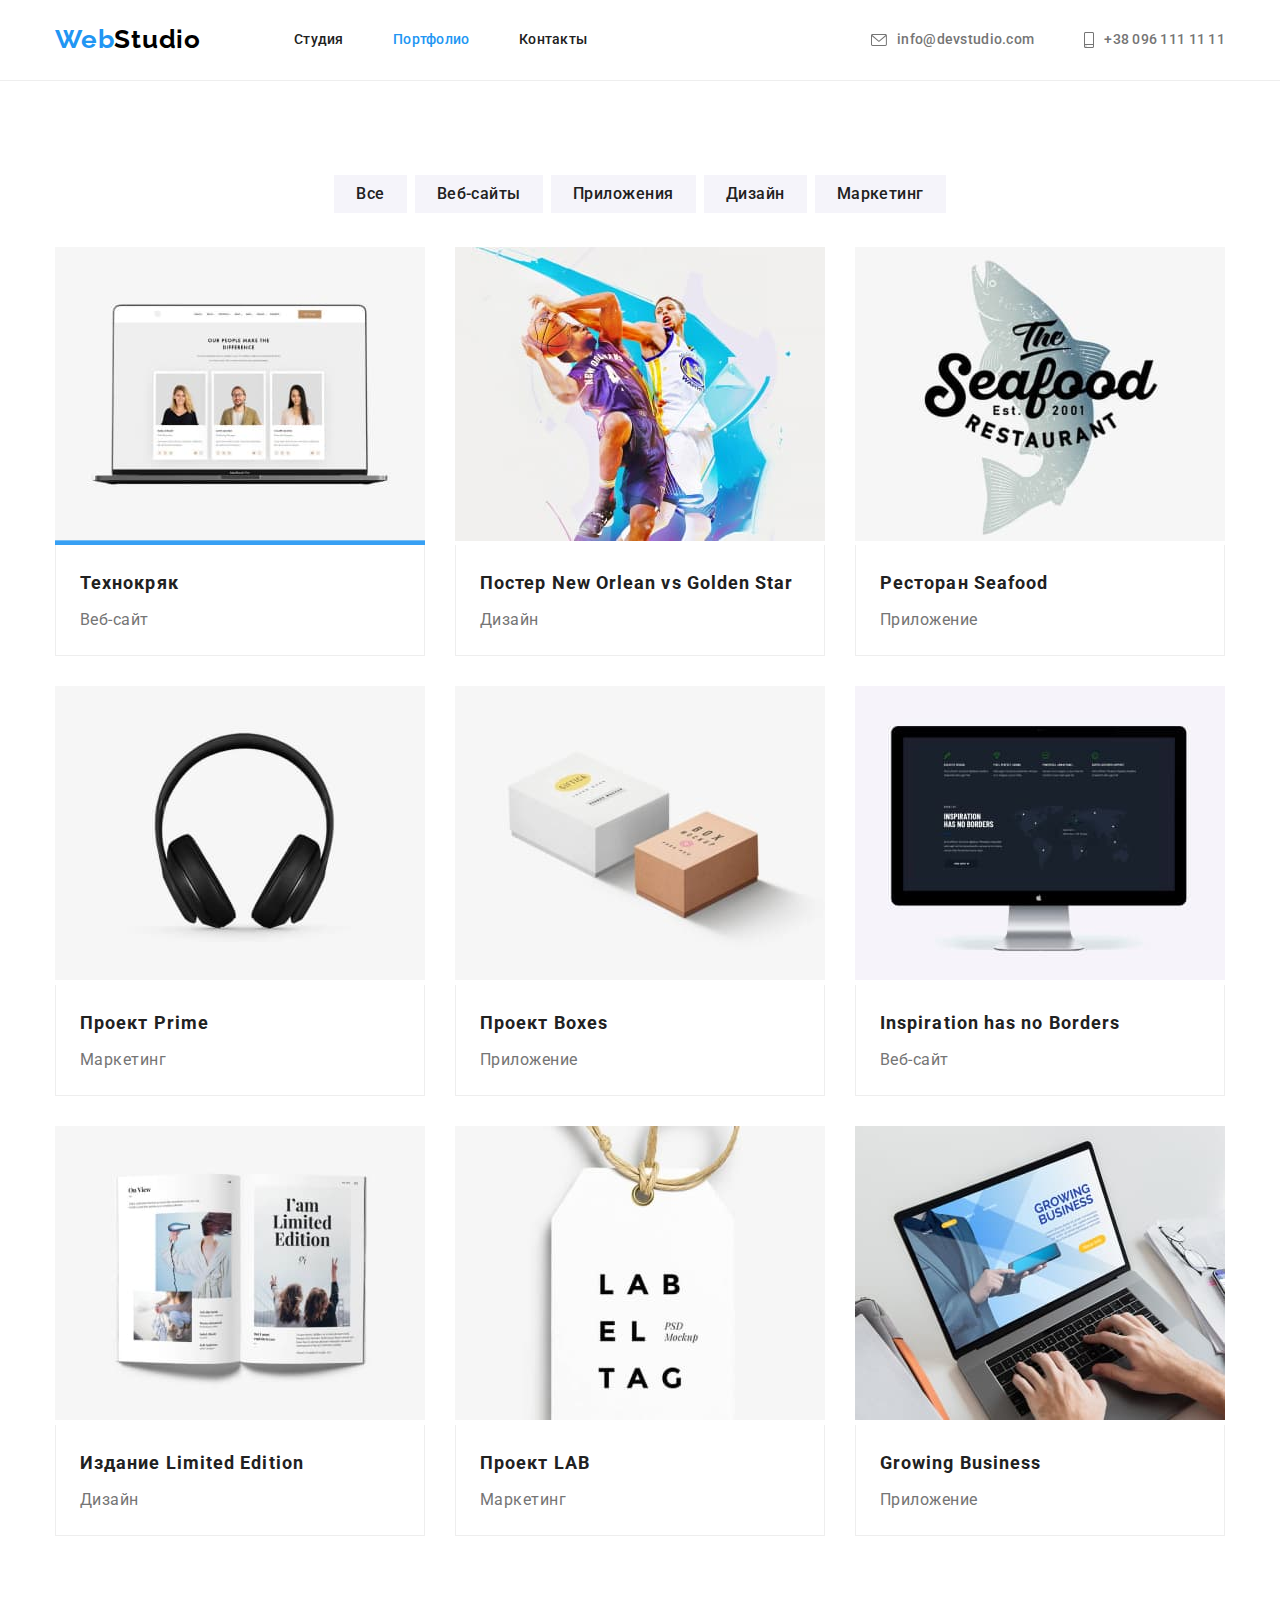
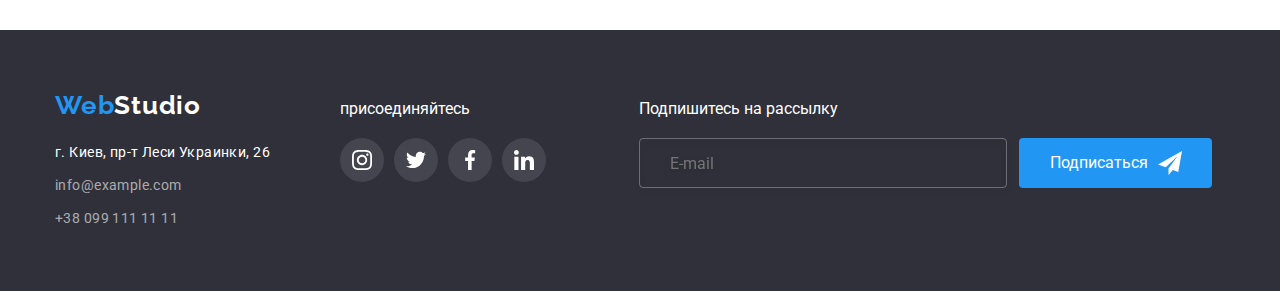
==== commit ae977248: "images portfolio - responsive and x1 and x2" ====
--- a/portfolio.html
+++ b/portfolio.html
@@ -83,22 +83,22 @@
                   <picture>
                     <source
                       srcset="
-                        ./images/pfoto4-desk-1x.jpg 1x,
-                        ./images/pfoto4-desk-2x.jpg 2x
+                        ./images/img1-desk-1x.jpg 1x,
+                        ./images/img1-desk-2x.jpg 2x
                       "
                       media="(min-width:1200px)"
                     />
                     <source
                       srcset="
-                        ./images/pfoto4-tab-1x.jpg 1x,
-                        ./images/pfoto4-tab-2x.jpg 2x
+                        ./images/img1-tab-1x.jpg 1x,
+                        ./images/img1-tab-2x.jpg 2x
                       "
                       media="(min-width:768px)"
                     />
                     <source
                       srcset="
-                        ./images/pfoto4-mob-1x.jpg 1x,
-                        ./images/pfoto4-mob-2x.jpg 2x
+                        ./images/img1-mob-1x.jpg 1x,
+                        ./images/img1-mob-2x.jpg 2x
                       "
                       media="(min-width:320px)"
                     />
@@ -125,13 +125,37 @@
 
             <li class="flex-element">
               <a href="" class="cart-bg-shadow">
-                <img
-                  src="./images/img2.jpg"
-                  alt="Дизайн"
-                  width="370"
-                  height="294"
-                  class="img-border"
-                />
+                <picture>
+                  <source
+                    srcset="
+                      ./images/img2-desk-1x.jpg 1x,
+                      ./images/img2-desk-2x.jpg 2x
+                    "
+                    media="(min-width:1200px)"
+                  />
+                  <source
+                    srcset="
+                      ./images/img2-tab-1x.jpg 1x,
+                      ./images/img2-tab-2x.jpg 2x
+                    "
+                    media="(min-width:768px)"
+                  />
+                  <source
+                    srcset="
+                      ./images/img2-mob-1x.jpg 1x,
+                      ./images/img2-mob-2x.jpg 2x
+                    "
+                    media="(min-width:320px)"
+                  />
+                  <img
+                    src="./images/img2.jpg"
+                    alt="Дизайн"
+                    width="370"
+                    height="294"
+                    class="img-border"
+                  />
+                </picture>
+
                 <div class="img-portfolio">
                   <h2 class="title title-second">
                     Постер New Orlean vs Golden Star
@@ -143,12 +167,36 @@
 
             <li class="flex-element">
               <a href="" class="cart-bg-shadow">
-                <img
-                  src="./images/img3.jpg"
-                  alt="Приложение"
-                  width="370"
-                  height="294"
-                />
+                <picture>
+                  <source
+                    srcset="
+                      ./images/img3-desk-1x.jpg 1x,
+                      ./images/img3-desk-2x.jpg 2x
+                    "
+                    media="(min-width:1200px)"
+                  />
+                  <source
+                    srcset="
+                      ./images/img3-tab-1x.jpg 1x,
+                      ./images/img3-tab-2x.jpg 2x
+                    "
+                    media="(min-width:768px)"
+                  />
+                  <source
+                    srcset="
+                      ./images/img3-mob-1x.jpg 1x,
+                      ./images/img3-mob-2x.jpg 2x
+                    "
+                    media="(min-width:320px)"
+                  />
+                  <img
+                    src="./images/img3.jpg"
+                    alt="Приложение"
+                    width="370"
+                    height="294"
+                  />
+                </picture>
+
                 <div class="img-portfolio">
                   <h2 class="title title-second">Ресторан Seafood</h2>
                   <p class="caption">Приложение</p>
@@ -158,12 +206,36 @@
 
             <li class="flex-element">
               <a href="" class="cart-bg-shadow">
-                <img
-                  src="./images/img4.jpg"
-                  alt="Маркетинг"
-                  width="370"
-                  height="294"
-                />
+                <picture>
+                  <source
+                    srcset="
+                      ./images/img4-desk-1x.jpg 1x,
+                      ./images/img4-desk-2x.jpg 2x
+                    "
+                    media="(min-width:1200px)"
+                  />
+                  <source
+                    srcset="
+                      ./images/img4-tab-1x.jpg 1x,
+                      ./images/img4-tab-2x.jpg 2x
+                    "
+                    media="(min-width:768px)"
+                  />
+                  <source
+                    srcset="
+                      ./images/img4-mob-1x.jpg 1x,
+                      ./images/img4-mob-2x.jpg 2x
+                    "
+                    media="(min-width:320px)"
+                  />
+                  <img
+                    src="./images/img4.jpg"
+                    alt="Маркетинг"
+                    width="370"
+                    height="294"
+                  />
+                </picture>
+
                 <div class="img-portfolio">
                   <h2 class="title title-second">Проект Prime</h2>
                   <p class="caption">Маркетинг</p>
@@ -173,12 +245,36 @@
 
             <li class="flex-element">
               <a href="" class="cart-bg-shadow">
-                <img
-                  src="./images/img5.jpg"
-                  alt="Приложение"
-                  width="370"
-                  height="294"
-                />
+                <picture>
+                  <source
+                    srcset="
+                      ./images/img5-desk-1x.jpg 1x,
+                      ./images/img5-desk-2x.jpg 2x
+                    "
+                    media="(min-width:1200px)"
+                  />
+                  <source
+                    srcset="
+                      ./images/img5-tab-1x.jpg 1x,
+                      ./images/img5-tab-2x.jpg 2x
+                    "
+                    media="(min-width:768px)"
+                  />
+                  <source
+                    srcset="
+                      ./images/img5-mob-1x.jpg 1x,
+                      ./images/img5-mob-2x.jpg 2x
+                    "
+                    media="(min-width:320px)"
+                  />
+                  <img
+                    src="./images/img5.jpg"
+                    alt="Приложение"
+                    width="370"
+                    height="294"
+                  />
+                </picture>
+
                 <div class="img-portfolio">
                   <h2 class="title title-second">Проект Boxes</h2>
                   <p class="caption">Приложение</p>
@@ -188,12 +284,36 @@
 
             <li class="flex-element">
               <a href="" class="cart-bg-shadow">
-                <img
-                  src="./images/img6.jpg"
-                  alt="Веб-сайт"
-                  width="370"
-                  height="294"
-                />
+                <picture>
+                  <source
+                    srcset="
+                      ./images/img6-desk-1x.jpg 1x,
+                      ./images/img6-desk-2x.jpg 2x
+                    "
+                    media="(min-width:1200px)"
+                  />
+                  <source
+                    srcset="
+                      ./images/img6-tab-1x.jpg 1x,
+                      ./images/img6-tab-2x.jpg 2x
+                    "
+                    media="(min-width:768px)"
+                  />
+                  <source
+                    srcset="
+                      ./images/img6-mob-1x.jpg 1x,
+                      ./images/img6-mob-2x.jpg 2x
+                    "
+                    media="(min-width:320px)"
+                  />
+                  <img
+                    src="./images/img6.jpg"
+                    alt="Веб-сайт"
+                    width="370"
+                    height="294"
+                  />
+                </picture>
+
                 <div class="img-portfolio">
                   <h2 class="title title-second">Inspiration has no Borders</h2>
                   <p class="caption">Веб-сайт</p>
@@ -203,12 +323,36 @@
 
             <li class="flex-element">
               <a href="" class="cart-bg-shadow">
-                <img
-                  src="./images/img7.jpg"
-                  alt="Дизайн"
-                  width="370"
-                  height="294"
-                />
+                <picture>
+                  <source
+                    srcset="
+                      ./images/img7-desk-1x.jpg 1x,
+                      ./images/img7-desk-2x.jpg 2x
+                    "
+                    media="(min-width:1200px)"
+                  />
+                  <source
+                    srcset="
+                      ./images/img7-tab-1x.jpg 1x,
+                      ./images/img7-tab-2x.jpg 2x
+                    "
+                    media="(min-width:768px)"
+                  />
+                  <source
+                    srcset="
+                      ./images/img7-mob-1x.jpg 1x,
+                      ./images/img7-mob-2x.jpg 2x
+                    "
+                    media="(min-width:320px)"
+                  />
+                  <img
+                    src="./images/img7.jpg"
+                    alt="Дизайн"
+                    width="370"
+                    height="294"
+                  />
+                </picture>
+
                 <div class="img-portfolio">
                   <h2 class="title title-second">Издание Limited Edition</h2>
                   <p class="caption">Дизайн</p>
@@ -218,12 +362,36 @@
 
             <li class="flex-element">
               <a href="" class="cart-bg-shadow">
-                <img
-                  src="./images/img8.jpg"
-                  alt="Маркетинг"
-                  width="370"
-                  height="294"
-                />
+                <picture>
+                  <source
+                    srcset="
+                      ./images/img8-desk-1x.jpg 1x,
+                      ./images/img8-desk-2x.jpg 2x
+                    "
+                    media="(min-width:1200px)"
+                  />
+                  <source
+                    srcset="
+                      ./images/img8-tab-1x.jpg 1x,
+                      ./images/img8-tab-2x.jpg 2x
+                    "
+                    media="(min-width:768px)"
+                  />
+                  <source
+                    srcset="
+                      ./images/img8-mob-1x.jpg 1x,
+                      ./images/img8-mob-2x.jpg 2x
+                    "
+                    media="(min-width:320px)"
+                  />
+                  <img
+                    src="./images/img8.jpg"
+                    alt="Маркетинг"
+                    width="370"
+                    height="294"
+                  />
+                </picture>
+
                 <div class="img-portfolio">
                   <h2 class="title title-second">Проект LAB</h2>
                   <p class="caption">Маркетинг</p>
@@ -233,12 +401,36 @@
 
             <li class="flex-element">
               <a href="" class="cart-bg-shadow">
-                <img
-                  src="./images/img9.jpg"
-                  alt="Приложение"
-                  width="370"
-                  height="294"
-                />
+                <picture>
+                  <source
+                    srcset="
+                      ./images/img9-desk-1x.jpg 1x,
+                      ./images/img9-desk-2x.jpg 2x
+                    "
+                    media="(min-width:1200px)"
+                  />
+                  <source
+                    srcset="
+                      ./images/img9-tab-1x.jpg 1x,
+                      ./images/img9-tab-2x.jpg 2x
+                    "
+                    media="(min-width:768px)"
+                  />
+                  <source
+                    srcset="
+                      ./images/img9-mob-1x.jpg 1x,
+                      ./images/img9-mob-2x.jpg 2x
+                    "
+                    media="(min-width:320px)"
+                  />
+                  <img
+                    src="./images/img9.jpg"
+                    alt="Приложение"
+                    width="370"
+                    height="294"
+                  />
+                </picture>
+
                 <div class="img-portfolio">
                   <h2 class="title title-second">Growing Business</h2>
                   <p class="caption">Приложение</p>
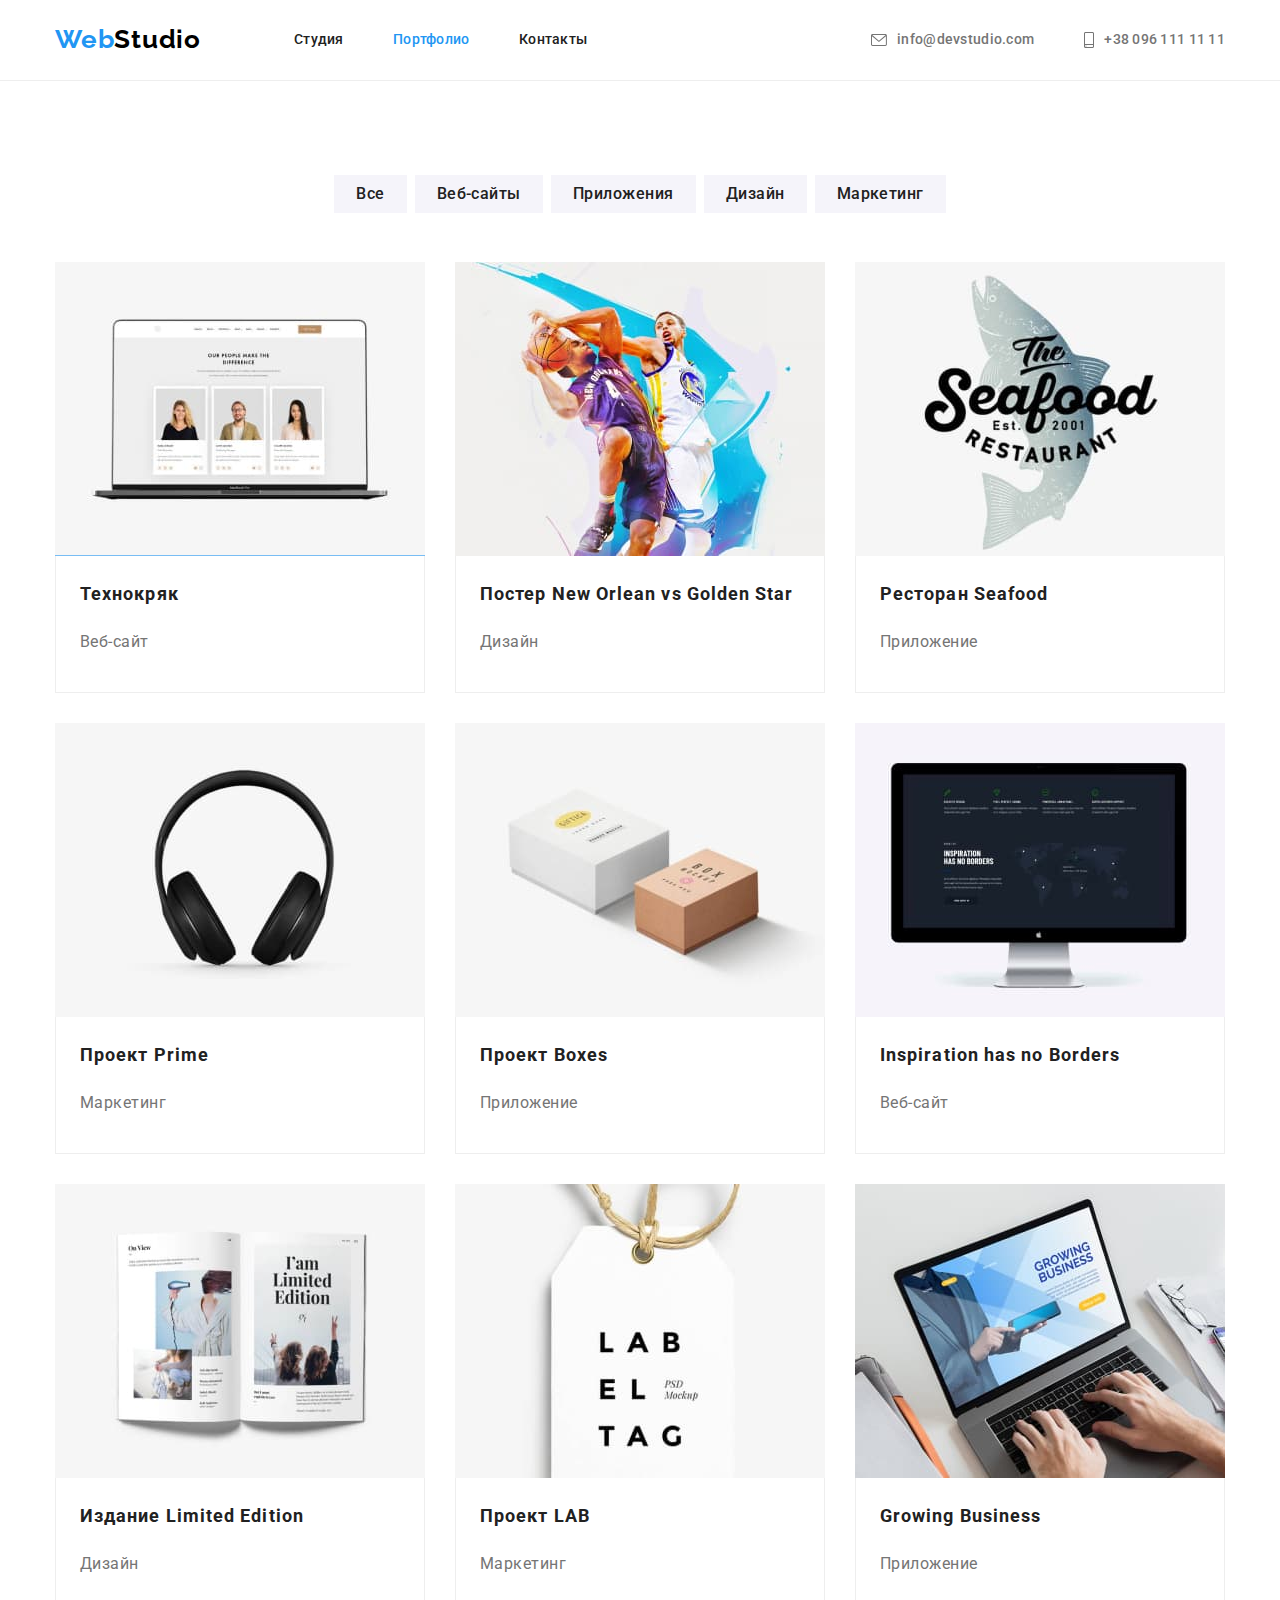
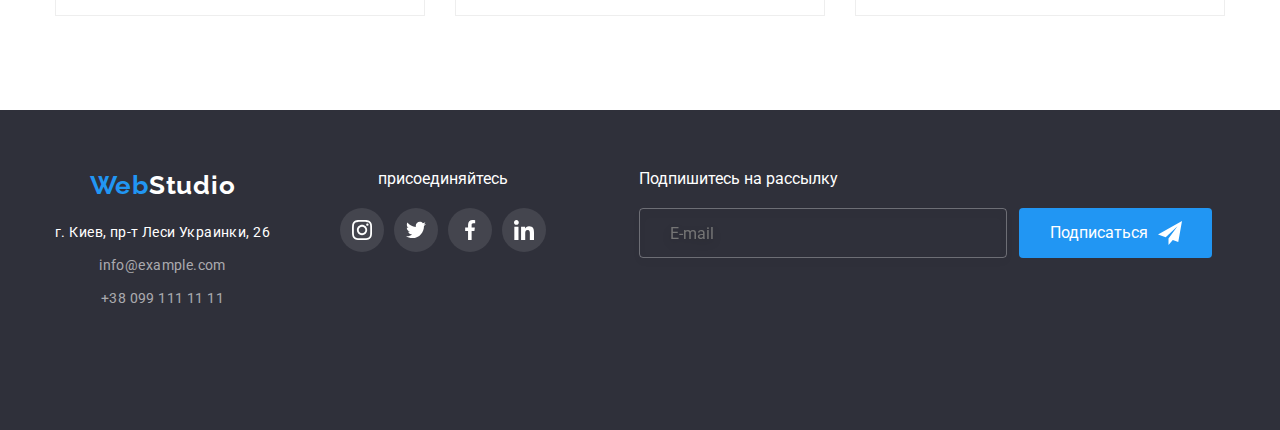
==== commit 70e445bc: "script connection for portfolio" ====
--- a/portfolio.html
+++ b/portfolio.html
@@ -27,6 +27,12 @@
             ><span class="logo__text">Web</span
             ><span class="logo__secondary">Studio</span></a
           >
+
+          <button type="button" class="header-button" data-modal-open>
+            <svg class="header-btn" width="40" height="40">
+              <use href="./images/symbol-defs.svg#icon-menu-open"></use>
+            </svg>
+          </button>
 
           <ul class="site-nav">
             <li><a href="./index.html" class="link-current-one">Студия</a></li>
@@ -57,6 +63,66 @@
             >
           </li>
         </ul>
+      </div>
+
+      <!--Form for header-->
+
+      <div class="mob-menu is-hidden">
+        <div class="container">
+          <div class="mob-menu-top">
+            <button type="button" class="header-button-close" data-modal-close>
+              <svg class="header-btn-close" width="40" height="40">
+                <use
+                  href="./images/symbol-defs.svg#icon-menu-close-header"
+                ></use>
+              </svg>
+            </button>
+            <ul class="mob-site-nav">
+              <li>
+                <a href="./portfolio.html" class="mob-site-nav__current"
+                  >Студия</a
+                >
+              </li>
+              <li>
+                <a href="./portfolio.html" class="mob-site-nav__portfolio"
+                  >Портфолио</a
+                >
+              </li>
+              <li>
+                <a href="" class="mob-site-nav__contact">Контакты</a>
+              </li>
+            </ul>
+          </div>
+
+          <div class="mob-menu-nav">
+            <ul class="mob-contact-nav">
+              <li>
+                <a href="tel:+380961111111" class="mob-phone"
+                  >+38 096 111 11 11</a
+                >
+              </li>
+              <li>
+                <a href="mailto:info@devstudio.com" class="mob-mailto"
+                  >info@devstudio.com</a
+                >
+              </li>
+            </ul>
+            <ul class="mob-title-soc-list">
+              <li class="mob-title-soc-item">
+                <a href="" class="mob-title-soc-link">Instagram</a>
+              </li>
+              <li class="mob-title-soc-item">
+                <a href="" class="mob-title-soc-link">Twitter</a>
+              </li>
+              <li class="mob-title-soc-item">
+                <a href="" class="mob-title-soc-link">Facebook</a>
+              </li>
+              <li class="mob-title-soc-item">
+                <a href="" class="mob-title-soc-link">Linkedin</a>
+              </li>
+            </ul>
+          </div>
+        </div>
       </div>
     </header>
 
@@ -527,5 +593,6 @@
         </form>
       </div>
     </footer>
+    <script src="./js/menu.js"></script>
   </body>
 </html>
--- a/css/main.min.css
+++ b/css/main.min.css
@@ -1,5 +1,5 @@
 :root{--primary-text-color: #ffffff;--title-text-color: #212121;--paragraph-text-color: #757575;--accent-color: #2196f3}.visually-hidden{clip:rect(0 0 0 0);clip-path:inset(50%);height:1px;overflow:hidden;position:absolute;white-space:nowrap;width:1px}body{font-family:Roboto, -apple-system, BlinkMacSystemFont, "Segoe UI", Oxygen,  Ubuntu, Cantarell, "Open Sans", "Helvetica Neue", sans-serif;color:var(--title-text-color);background-color:var(--primary-text-color)}body>a{font-family:Roboto, -apple-system, BlinkMacSystemFont, "Segoe UI", Oxygen,- Ubuntu, Cantarell, "Open Sans", "Helvetica Neue", sans-serif}h1,h2,h3,h4,h5,h6,p,ul{padding:0;margin:0;list-style:none}a{text-decoration:none}.container{width:100%;padding-left:15px;padding-right:15px;margin:0 auto}@media screen and (min-width: 480px){.container{max-width:480px}}@media screen and (min-width: 768px){.container{max-width:768px}}@media screen and (min-width: 1200px){.container{max-width:1200px}}.button{font-family:Roboto, -apple-system, BlinkMacSystemFont, "Segoe UI", Oxygen,- Ubuntu, Cantarell, "Open Sans", "Helvetica Neue", sans-serif;cursor:pointer}.button-primary{margin-top:30px;display:inline-block;padding:10px 32px;color:var(--primary-text-color);background-color:var(--accent-color);min-width:200px;font-style:normal;font-weight:700;font-size:16px;line-height:1.9;align-items:center;letter-spacing:0.06em;transition:background-color 250ms cubic-bezier(0.4, 0, 0.2, 1)}.button-primary:hover,.button-primary:focus{background-color:#188ce8}@media screen and (min-width: 768px){.button-primary{max-width:768px}}@media screen and (min-width: 1200px){.button-primary{max-width:1200px}}.button{padding:6px 22px;border:none}.button{color:var(--title-text-color);background-color:#f5f4fa;font-weight:500;font-size:16px;line-height:1.6;text-align:center;letter-spacing:0.03em;transition:color 250ms cubic-bezier(0.4, 0, 0.2, 1),box-shadow 250ms cubic-bezier(0.4, 0, 0.2, 1),background-color 250ms cubic-bezier(0.4, 0, 0.2, 1)}.button:hover,.button:focus{color:var(--primary-text-color);background-color:var(--accent-color)}.button-btn:hover,.butten-btn:focus{color:var(--primary-text-color);background-color:var(--accent-color);transition:color 250ms cubic-bezier(0.4, 0, 0.2, 1)}.backdrop{position:fixed;top:0;width:100%;height:100%;background-color:rgba(66,68,90,0.35);transition:opacity 250ms, visibility 250ms}.modal{position:absolute;width:550px;height:550px;top:50%;left:50%;background-color:#ffffff;border-radius:1px;transform:translate(-50%, -50%);padding:40px}.modal-close-button{width:70px;height:70px;border-radius:50%;position:absolute;top:10px;right:10px;width:30px;height:30px;border:1px solid rgba(0,0,0,0.1);background-color:transparent;fill:#000000}.modal-close-button:hover,.modal-close-button:focus{fill:var(--accent-color)}.is-hidden{opacity:0;pointer-events:none;visibility:hidden}.modal-title{font-size:20px;text-align:center;color:#212121;margin-bottom:12px;font-weight:700;letter-spacing:0.03em}.modal-field{margin-bottom:12px}.modal-input{width:100%;height:35px;border:1px solid rgba(0,0,0,0.14);border-radius:4px;padding-left:30px;margin-top:4px;outline:none;transition:border-color 250ms cubic-bezier(0.4, 0, 0.2, 1)}.modal-input:hover,.modal-input:focus{border-color:var(--accent-color);transition:border-color 250ms cubic-bezier(0.4, 0, 0.2, 1)}.modal-input:valid{border-color:#2196f3}.modal-button{width:200px;height:50px;color:var(--primary-text-color);background-color:var(--accent-color);border-radius:4px;border:1px solid #2196f3;margin-top:30px}.modal-button:hover,.modal-button:focus{background-color:#188ce8;transition:background-color 250ms cubic-bezier(0.4, 0, 0.2, 1)}button{display:flex;justify-content:center;align-items:center;margin:0 auto}.madal-label{font-size:12px;line-height:1.7px;letter-spacing:0.01em;color:#757575}.modal-text{width:100%;height:80px;border:1px solid rgba(0,0,0,0.14);border-radius:4px;padding:10px;margin-top:4px;resize:none;outline:none}.modal-text:hover,.modal-text:focus{border-color:var(--accent-color);transition:border-color 250ms cubic-bezier(0.4, 0, 0.2, 1)}.modal-input-wrap{position:relative}.input-icon{position:absolute;left:10px;top:50%;transform:translateY(-50%);transition:fill 250ms cubic-bezier(0.4, 0, 0.2, 1)}.modal-input:hover+.input-icon,.modal-input:focus+.input-icon{fill:var(--accent-color)}.check-text{font-size:14px;display:flex;align-items:center}.check-text::before{content:"";width:16px;height:15px;border:2px solid #212121;border-radius:4px;margin-right:8px}.input-check:checked+.check-text::before{background-color:var(--accent-color);border:none;background-image:url(../images/check.svg.svg);background-repeat:no-repeat;background-position:center}.input-check:focus+.check-text::before{border-color:var(--accent-color)}.input-contract{color:var(--accent-color);text-decoration:underline;margin-left:3px}.modal-text{height:120px}.header-container{display:flex;align-items:center}header{border-bottom:1px solid #eeeeee}.nav{display:flex;align-items:center;transition:color 250ms cubic-bezier(0.4, 0, 0.2, 1)}.logo{margin-right:93px}.logo__secondary{color:#000000;width:145px;font-family:Raleway;font-style:normal;font-weight:700;font-size:26px;line-height:1.2;letter-spacing:0.03em}.logo__text{color:var(--accent-color);width:145px;font-family:Raleway;font-style:normal;font-weight:700;font-size:26px;line-height:1.2;letter-spacing:0.03em}.site-nav{display:none}@media screen and (min-width: 768px){.site-nav{max-width:768px;display:flex}.site-nav li:not(:last-child){margin-right:50px}}@media screen and (min-width: 1200px){.site-nav{max-width:1200px;display:flex}.site-nav li:not(:last-child){margin-right:50px}}.site-nav__current{display:block;padding-top:32px;padding-bottom:32px;color:var(--accent-color);font-style:normal;font-weight:500;font-size:14px;line-height:1.1;letter-spacing:0.02em;position:relative;transition:color 250ms cubic-bezier(0.4, 0, 0.2, 1)}.site-nav__current:hover,.site-nav__current:focus{color:var(--accent-color)}.site-nav__current:hover::after,.site-nav__current:focus::after{content:"";position:absolute;width:100%;height:4px;border-radius:2px;background-color:var(--accent-color);bottom:0;display:block;transition:color 250ms cubic-bezier(0.4, 0, 0.2, 1)}.site-nav__portfolio{display:block;padding-top:32px;padding-bottom:32px;color:var(--title-text-color);width:76px;font-style:normal;font-weight:500;font-size:14px;line-height:1.1;letter-spacing:0.02em;position:relative;transition:color 250ms cubic-bezier(0.4, 0, 0.2, 1)}.site-nav__portfolio:hover,.site-nav__portfolio:focus{color:var(--accent-color)}.site-nav__portfolio:hover::after,.site-nav__portfolio:focus::after{content:"";position:absolute;width:100%;height:4px;border-radius:2px;background-color:var(--accent-color);transition:color 250ms cubic-bezier(0.4, 0, 0.2, 1);bottom:0;display:block}.site-nav__contact{display:block;padding-top:32px;padding-bottom:32px;color:var(--title-text-color);width:68px;font-style:normal;font-weight:500;font-size:14px;line-height:1.1;letter-spacing:0.02em;position:relative;transition:color 250ms cubic-bezier(0.4, 0, 0.2, 1)}.site-nav__contact:hover,.site-nav__contact:focus{color:var(--accent-color);transition:color 250ms cubic-bezier(0.4, 0, 0.2, 1)}.site-nav__contact:hover::after,.site-nav__contact:focus::after{content:"";position:absolute;width:100%;height:4px;border-radius:2px;background-color:var(--accent-color);bottom:0;display:block;transition:color 250ms cubic-bezier(0.4, 0, 0.2, 1)}.contact-nav{display:none}@media screen and (min-width: 768px){.contact-nav{max-width:768px;margin-left:auto;display:flex}.contact-nav li:not(:last-child){margin-right:50px}}@media screen and (min-width: 1200px){.contact-nav{max-width:1200px;margin-left:auto;display:flex}.contact-nav li:not(:last-child){margin-right:50px}}.mailto{display:flex;align-items:center;color:var(--paragraph-text-color);font-weight:500;font-size:14px;line-height:1.1;letter-spacing:0.02em;padding-top:32px;padding-bottom:32px;fill:#757575;transition:color 250ms cubic-bezier(0.4, 0, 0.2, 1)}.mailto:hover,.mailto:focus{color:var(--accent-color)}.mailto-icon{margin-right:10px}.mailto:hover .mailto-icon,.mailto:focus .mailto-icon{fill:var(--accent-color);transition:fill 250ms cubic-bezier(0.4, 0, 0.2, 1)}.phone{display:flex;align-items:center;color:var(--paragraph-text-color);font-style:normal;font-weight:500;font-size:14px;line-height:1.1;letter-spacing:0.02em;padding-top:32px;padding-bottom:32px;fill:#757575;transition:color 250ms cubic-bezier(0.4, 0, 0.2, 1)}.phone:hover,.phone:focus{color:var(--accent-color)}.phone-icon{margin-right:10px}.phone:hover .phone-icon,.phone:focus .phone-icon{fill:var(--accent-color);transition:fill 250ms cubic-bezier(0.4, 0, 0.2, 1)}.hero{background-color:#2f303a;text-align:center;background-image:linear-gradient(rgba(47,48,58,0.4), rgba(47,48,58,0.4)),url(../images/header.mob.jpg);background-repeat:no-repeat;width:100%;margin:0 auto;background-position:center;background-size:cover;padding:118px 60px 118px 60px}@media (min-device-pixel-ratio: 2), (min-resolution: 192dpi), (min-resolution: 2dppx){.hero .box{background-image:linear-gradient(rgba(47,48,58,0.4), rgba(47,48,58,0.4)),url(../images/header-mobx.jpg)}}@media screen and (min-width: 768px){.hero{max-width:768px;padding:118px 204px 118px 204px;background-image:linear-gradient(rgba(47,48,58,0.4), rgba(47,48,58,0.4)),url(../images/Header.tab.jpg)}}@media screen and (min-width: 768px) and (min-device-pixel-ratio: 2), screen and (min-width: 768px) and (min-resolution: 192dpi), screen and (min-width: 768px) and (min-resolution: 2dppx){.hero .box{background-image:linear-gradient(rgba(47,48,58,0.4), rgba(47,48,58,0.4)),url(../images/header-tabx.jpg)}}@media screen and (min-width: 1200px){.hero{max-width:1200px;padding:200px 452px 200px 452px;background-image:linear-gradient(rgba(47,48,58,0.4), rgba(47,48,58,0.4)),url(../images/Шапка.jpg)}}@media screen and (min-width: 1200px) and (min-device-pixel-ratio: 2), screen and (min-width: 1200px) and (min-resolution: 192dpi), screen and (min-width: 1200px) and (min-resolution: 2dppx){.hero .box{background-image:linear-gradient(rgba(47,48,58,0.4), rgba(47,48,58,0.4)),url(../images/header-deskx.jpg)}}.hero-title{margin:0 auto;color:var(--primary-text-color);width:360px;font-weight:900;font-size:26px;line-height:1.6px;text-align:center;letter-spacing:0.06em;text-transform:uppercase;background-repeat:no-repeat}@media screen and (min-width: 768px){.hero-title{max-width:768px}}@media screen and (min-width: 1200px){.hero-title{max-width:1200px;width:696px;font-size:44px;line-height:1.4}}.feature{padding-top:60px;padding-bottom:60px}@media screen and (min-width: 1200px){.feature{padding-top:94px;padding-bottom:94px}}.feature-ul{display:flex;flex-wrap:wrap;margin-right:-30px;margin-bottom:-30px}.feature-ul li{width:450px;margin-right:30px;margin-bottom:30px}@media screen and (min-width: 768px){.feature-ul li{width:354px}}@media screen and (min-width: 1200px){.feature-ul li{width:270px}}.feature-list{border-radius:1px}.feature-div{height:120px;width:100%;display:flex;align-items:center;justify-content:center;background-color:#f5f4fa;margin-bottom:30px}.feature-icon{position:absolute}.feature .title{display:flex;font-weight:700;font-size:14px;line-height:1.1;letter-spacing:0.03em;text-transform:uppercase}.title{text-align:center}@media screen and (min-width: 768px){.title{text-align:start}}@media screen and (min-width: 1200px){.title{text-align:start}}.subject{margin-top:10px;color:var(--paragraph-text-color);font-size:14px;line-height:1.7;letter-spacing:0.03em}.subject:not(:last-child){margin-bottom:30px}.work{display:none}@media screen and (min-width: 1200px){.work{max-width:1200px;display:flex;padding-bottom:94px}}.work-list{margin-bottom:50px;font-weight:700;font-size:36px;line-height:1.7;text-align:center;letter-spacing:0.03em}.work-pfoto{display:flex}.work-pfoto li:not(:last-child){margin-right:30px}.work-top-wrap{position:relative;overflow:hidden}.work-top-text{position:absolute;bottom:0;text-align:center;background-color:rgba(47,48,58,0.8);border:1px solid #000000;box-shadow:0px 4px 4px rgba(0,0,0,0.25);color:var(--primary-text-color);font-weight:400;padding-top:27px;width:370px;height:70px;transition:transform 500ms linear}.content{background-color:#f5f4fa;padding-top:60px;padding-bottom:60px}@media screen and (min-width: 1200px){.content{padding-top:94px;padding-bottom:94px}}.content-list{margin-bottom:50px;font-weight:700;font-size:36px;line-height:1.7;text-align:center;letter-spacing:0.03em}.content .title{font-weight:500;font-size:16px;line-height:1.2;text-align:center;letter-spacing:0.03em}.title-team{padding-top:30px;padding-bottom:30px}.lead-list{padding-bottom:30px}.lead{margin:0;margin-bottom:16px;color:var(--paragraph-text-color);font-weight:400;font-size:16px;line-height:1.2;text-align:center;letter-spacing:0.03em}.content-list-photo{display:flex;flex-wrap:wrap;margin-right:-30px;margin-bottom:-30px}.content-photo:not(:last-child){margin-right:30px}.content-list-photo li{width:450px;margin-right:30px;margin-bottom:30px}@media screen and (min-width: 768px){.content-list-photo li{width:354px}}@media screen and (min-width: 1200px){.content-list-photo li{width:270px}}.cart-bg{background:#ffffff;box-shadow:0px 1px 3px rgba(0,0,0,0.12),0px 1px 1px rgba(0,0,0,0.14),0px 2px 1px rgba(0,0,0,0.2);border-radius:0px 0px 4px 4px}.content-title{margin-bottom:10px}.title-soc-list{display:flex;justify-content:center}.title-soc-link{width:44px;height:44px;background-color:var(--primary-text-color);border-radius:50%;display:flex;justify-content:center;align-items:center;fill:#afb1b8;transition:background-color 250ms cubic-bezier(0.4, 0, 0.2, 1)}.title-soc-link:hover,.title-soc-link:focus{background-color:var(--accent-color)}.title-soc-icon{transition:fill 250ms cubic-bezier(0.4, 0, 0.2, 1)}.title-soc-link:hover .title-soc-icon,.title-soc-link:focus .title-soc-icon{fill:#ffffff;transition:fill 250ms cubic-bezier(0.4, 0, 0.2, 1)}.title-soc-item+.title-soc-item{margin-left:10px}.content-logo{padding-top:60px;padding-bottom:60px}@media screen and (min-width: 1200px){.content-logo{padding-top:94px;padding-bottom:94px}}.content-logo__companies{display:flex;justify-content:center;margin-bottom:50px;font-weight:700;font-size:36px;line-height:1.7;text-align:center;letter-spacing:0.03em}.content-logo__list{display:flex;flex-wrap:wrap;margin-right:-30px;margin-bottom:-30px}.content-logo__list li{width:210px;margin-right:30px;margin-bottom:30px}@media screen and (min-width: 768px){.content-logo__list li{width:226px}}@media screen and (min-width: 1200px){.content-logo__list li{width:170px}}.content-logo__link{display:flex;justify-content:center;align-items:center;border:1px solid #afb1b8;border-radius:4px;width:170px;height:92px;fill:#afb1b8;transition:fill 250ms cubic-bezier(0.4, 0, 0.2, 1),border 250ms cubic-bezier(0.4, 0, 0.2, 1)}.content-logo__link:hover,.content-logo__link:focus{border-color:var(--accent-color)}.content-logo__icon{transition:fill 250ms cubic-bezier(0.4, 0, 0.2, 1)}.content-logo__icon:hover,.content-logo__icon:focus{fill:var(--accent-color);transition:fill 250ms cubic-bezier(0.4, 0, 0.2, 1),background-color 250ms cubic-bezier(0.4, 0, 0.2, 1)}.content-logo__link:hover .content-logo__icon,.content-logo__link:focus .content-logo__icon{fill:var(--accent-color);transition:fill 250ms cubic-bezier(0.4, 0, 0.2, 1)}.content-logo__item:not(:last-child){margin-right:30px}footer{padding-top:60px;padding-bottom:60px;background-color:#2f303a}.footer-container{display:flex;align-items:baseline}.footer-box-hero{display:inline-block}.logo-footer{display:inline-block;margin-bottom:20px}.logo-studio{color:var(--primary-text-color);width:145px;font-family:Raleway;font-style:normal;font-weight:bold;font-size:26px;line-height:1.2;letter-spacing:0.03em}.address-footer li:not(:last-child){margin-bottom:9px}.footer-soc-text{color:var(--primary-text-color);font-family:inherit;justify-content:center;align-items:stretch}.search{color:var(--primary-text-color);width:231px;font-style:normal;font-weight:400;font-size:14px;line-height:1.7;letter-spacing:0.03em}.box{color:var(--primary-text-color);width:231px;font-style:normal;font-weight:400;font-size:14px;line-height:1.7;letter-spacing:0.03em}.box{color:rgba(255,255,255,0.6)}.footer-box{margin-left:70px;font-family:inherit;font-style:normal}.footer-soc-text{display:block;margin-bottom:20px}.footer-soc-list{display:flex;justify-content:center}.footer-soc-link{width:44px;height:44px;background-color:rgba(255,255,255,0.1);border-radius:50%;display:flex;justify-content:center;align-items:center;fill:#ffffff;transition:background-color 250ms cubic-bezier(0.4, 0, 0.2, 1)}.footer-soc-link:hover,.footer-soc-link:focus{background-color:var(--accent-color)}.footer-soc-item+.footer-soc-item{margin-left:10px}.footer-soc-link:hover .footer-soc-icon,.footer-soc-link:focus .footer-soc-icon{transition:background-color 250ms cubic-bezier(0.4, 0, 0.2, 1)}.footer-form{margin-left:93px}.footer-label{color:var(--primary-text-color)}.input-subscription{display:flex;margin-top:20px}.footer-input{width:368px;height:50px;border:1px solid rgba(255,255,255,0.3);border-radius:4px;padding-left:30px;margin-right:12px;outline:none;filter:drop-shadow(0px 4px 4px rgba(0,0,0,0.15));background-color:transparent}.footer-button{height:50px;padding:10px 28px 10px 29px;display:flex;justify-content:center;align-items:center;color:var(--primary-text-color);background-color:var(--accent-color);border-radius:4px;border-color:transparent;margin:0 auto}.footer-icon{margin-left:10px}.link-current-one{display:block;padding-top:32px;padding-bottom:32px;color:var(--title-text-color);width:49px;font-style:normal;font-weight:500;font-size:14px;line-height:1.1;letter-spacing:0.02em}.link-current-one:hover,.link-current-one:focus{color:var(--accent-color);transition:color 250ms cubic-bezier(0.4, 0, 0.2, 1)}.link-portfolio-one{display:block;padding-top:32px;padding-bottom:32px;color:var(--accent-color);width:76px;font-style:normal;font-weight:500;font-size:14px;line-height:1.1;letter-spacing:0.02em;transition:color 250ms cubic-bezier(0.4, 0, 0.2, 1)}.link-portfolio-one:hover,.link-portfolio-one:focus{color:var(--accent-color)}.section-hero-portfolio{padding-top:94px;padding-bottom:94px}.list-ul{display:flex;justify-content:center}.list-ul li:not(:last-child){margin-right:8px}.img-link{margin-top:34px;display:flex;flex-wrap:wrap}.flex-element{width:370px;margin-right:30px;margin-bottom:30px}.flex-element:nth-child(3n){margin-right:0}.flex-element:nth-last-child(-n+3){margin-bottom:0}.cart-bg-shadow{display:block;transition:box-shadow 250ms cubic-bezier(0.4, 0, 0.2, 1)}.cart-bg-shadow:hover,.cart-bg-shadow:focus{-webkit-box-shadow:-1px 11px 4px -3px rgba(66,68,90,0.35);-moz-box-shadow:-1px 11px 4px -3px rgba(66,68,90,0.35);box-shadow:-1px 11px 4px -3px rgba(66,68,90,0.35);border-radius:4px;transition:box-shadow 250ms cubic-bezier(0.4, 0, 0.2, 1)}.title-top-wrap{position:relative;overflow:hidden}.title-top-text{position:absolute;top:0;background-color:rgba(33,150,243,0.9);color:var(--primary-text-color);font-weight:400;font-size:18px;line-height:1.55;letter-spacing:0.03em;padding:63px 24px;transform:translateY(100%);transition:transform 500ms linear;overflow:hidden}.flex-element:hover .title-top-text,.flex-element:focus .title-top-text{transform:translateY(0%)}.img-portfolio{padding:20px 24px;border-right:1px solid #eeeeee;border-bottom:1px solid #eeeeee;border-left:1px solid #eeeeee}.title-second{margin-bottom:4px}.img-link .title{color:var(--title-text-color);font-weight:700;font-size:18px;line-height:2;letter-spacing:0.06em}.caption{color:var(--paragraph-text-color);font-weight:400;font-size:16px;line-height:1.9;letter-spacing:0.03em}
+ Ubuntu, Cantarell, "Open Sans", "Helvetica Neue", sans-serif}h1,h2,h3,h4,h5,h6,p,ul{padding:0;margin:0;list-style:none}a{text-decoration:none}img{display:block;max-width:100%}.container{width:100%;padding-left:15px;padding-right:15px;margin:0 auto}@media screen and (min-width: 480px){.container{width:480px}}@media screen and (min-width: 768px){.container{width:768px}}@media screen and (min-width: 1200px){.container{width:1200px}}.button{font-family:Roboto, -apple-system, BlinkMacSystemFont, "Segoe UI", Oxygen,+ Ubuntu, Cantarell, "Open Sans", "Helvetica Neue", sans-serif;cursor:pointer}.button-primary{margin-top:30px;display:inline-block;padding:10px 32px;color:var(--primary-text-color);background-color:var(--accent-color);min-width:200px;font-style:normal;font-weight:700;font-size:16px;line-height:1.9;align-items:center;letter-spacing:0.06em;transition:background-color 250ms cubic-bezier(0.4, 0, 0.2, 1)}.button-primary:hover,.button-primary:focus{background-color:#188ce8}@media screen and (min-width: 768px){.button-primary{max-width:768px}}@media screen and (min-width: 1200px){.button-primary{max-width:1200px}}.button{padding:6px 22px;border:none}.button{color:var(--title-text-color);background-color:#f5f4fa;font-weight:500;font-size:16px;line-height:1.6;text-align:center;letter-spacing:0.03em;transition:color 250ms cubic-bezier(0.4, 0, 0.2, 1),box-shadow 250ms cubic-bezier(0.4, 0, 0.2, 1),background-color 250ms cubic-bezier(0.4, 0, 0.2, 1)}.button:hover,.button:focus{color:var(--primary-text-color);background-color:var(--accent-color)}.button-btn:hover,.butten-btn:focus{color:var(--primary-text-color);background-color:var(--accent-color);transition:color 250ms cubic-bezier(0.4, 0, 0.2, 1)}.backdrop{position:fixed;top:0;width:100%;height:100%;background-color:rgba(66,68,90,0.35);transition:opacity 250ms, visibility 250ms}.modal{position:absolute;width:550px;height:550px;top:50%;left:50%;background-color:#ffffff;border-radius:1px;transform:translate(-50%, -50%);padding:40px}.modal-close-button{width:70px;height:70px;border-radius:50%;position:absolute;top:10px;right:10px;width:30px;height:30px;border:1px solid rgba(0,0,0,0.1);background-color:transparent;fill:#000000}.modal-close-button:hover,.modal-close-button:focus{fill:var(--accent-color)}.is-hidden{opacity:0;pointer-events:none;visibility:hidden}.modal-title{font-size:20px;text-align:center;color:#212121;margin-bottom:12px;font-weight:700;letter-spacing:0.03em}.modal-field{margin-bottom:12px}.modal-input{width:100%;height:35px;border:1px solid rgba(0,0,0,0.14);border-radius:4px;padding-left:30px;margin-top:4px;outline:none;transition:border-color 250ms cubic-bezier(0.4, 0, 0.2, 1)}.modal-input:hover,.modal-input:focus{border-color:var(--accent-color);transition:border-color 250ms cubic-bezier(0.4, 0, 0.2, 1)}.modal-input:valid{border-color:#2196f3}.modal-button{width:200px;height:50px;color:var(--primary-text-color);background-color:var(--accent-color);border-radius:4px;border:1px solid #2196f3;margin-top:30px}.modal-button:hover,.modal-button:focus{background-color:#188ce8;transition:background-color 250ms cubic-bezier(0.4, 0, 0.2, 1)}button{display:flex;justify-content:center;align-items:center}.madal-label{font-size:12px;line-height:1.7px;letter-spacing:0.01em;color:#757575}.modal-text{width:100%;height:80px;border:1px solid rgba(0,0,0,0.14);border-radius:4px;padding:10px;margin-top:4px;resize:none;outline:none}.modal-text:hover,.modal-text:focus{border-color:var(--accent-color);transition:border-color 250ms cubic-bezier(0.4, 0, 0.2, 1)}.modal-input-wrap{position:relative}.input-icon{position:absolute;left:10px;top:50%;transform:translateY(-50%);transition:fill 250ms cubic-bezier(0.4, 0, 0.2, 1)}.modal-input:hover+.input-icon,.modal-input:focus+.input-icon{fill:var(--accent-color)}.check-text{font-size:14px;display:flex;align-items:center}.check-text::before{content:"";width:16px;height:15px;border:2px solid #212121;border-radius:4px;margin-right:8px}.input-check:checked+.check-text::before{background-color:var(--accent-color);border:none;background-image:url(../images/check.svg.svg);background-repeat:no-repeat;background-position:center}.input-check:focus+.check-text::before{border-color:var(--accent-color)}.input-contract{color:var(--accent-color);text-decoration:underline;margin-left:3px}.modal-text{height:120px}.header-container{display:flex;align-items:center}header{border-bottom:1px solid #eeeeee}.nav{display:flex;align-items:center;transition:color 250ms cubic-bezier(0.4, 0, 0.2, 1)}@media screen and (min-width: 768px){.logo{margin-right:88px}}@media screen and (min-width: 1200px){.logo{margin-right:93px}}.logo__secondary{color:#000000;font-family:Raleway;font-style:normal;font-weight:700;font-size:26px;line-height:1.2;letter-spacing:0.03em}.logo__text{color:var(--accent-color);font-family:Raleway;font-style:normal;font-weight:700;font-size:26px;line-height:1.2;letter-spacing:0.03em}.site-nav{display:none}@media screen and (min-width: 768px){.site-nav{display:flex}.site-nav li:not(:last-child){margin-right:30px}}@media screen and (min-width: 768px) and (min-width: 1200px){.site-nav li:not(:last-child){margin-right:50px}}.site-nav__current{display:block;padding-top:32px;padding-bottom:32px;color:var(--accent-color);font-style:normal;font-weight:500;font-size:14px;line-height:1.1;letter-spacing:0.02em;position:relative;transition:color 250ms cubic-bezier(0.4, 0, 0.2, 1)}.site-nav__current:hover,.site-nav__current:focus{color:var(--accent-color)}.site-nav__current:hover::after,.site-nav__current:focus::after{content:"";position:absolute;width:100%;height:4px;border-radius:2px;background-color:var(--accent-color);bottom:0;display:block;transition:color 250ms cubic-bezier(0.4, 0, 0.2, 1)}.site-nav__portfolio{display:block;padding-top:32px;padding-bottom:32px;color:var(--title-text-color);width:76px;font-style:normal;font-weight:500;font-size:14px;line-height:1.1;letter-spacing:0.02em;position:relative;transition:color 250ms cubic-bezier(0.4, 0, 0.2, 1)}.site-nav__portfolio:hover,.site-nav__portfolio:focus{color:var(--accent-color)}.site-nav__portfolio:hover::after,.site-nav__portfolio:focus::after{content:"";position:absolute;width:100%;height:4px;border-radius:2px;background-color:var(--accent-color);transition:color 250ms cubic-bezier(0.4, 0, 0.2, 1);bottom:0;display:block}.site-nav__contact{display:block;padding-top:32px;padding-bottom:32px;color:var(--title-text-color);font-style:normal;font-weight:500;font-size:14px;line-height:1.1;letter-spacing:0.02em;position:relative;transition:color 250ms cubic-bezier(0.4, 0, 0.2, 1)}.site-nav__contact:hover,.site-nav__contact:focus{color:var(--accent-color);transition:color 250ms cubic-bezier(0.4, 0, 0.2, 1)}.site-nav__contact:hover::after,.site-nav__contact:focus::after{content:"";position:absolute;width:100%;height:4px;border-radius:2px;background-color:var(--accent-color);bottom:0;display:block;transition:color 250ms cubic-bezier(0.4, 0, 0.2, 1)}.contact-nav{display:none}@media screen and (min-width: 768px){.contact-nav{display:block;margin-left:auto}.contact-nav li:not(:last-child){margin-bottom:10px}}@media screen and (min-width: 768px) and (min-width: 1200px){.contact-nav li:not(:last-child){margin-bottom:0;margin-right:50px}}@media screen and (min-width: 1200px){.contact-nav{display:flex}}.mailto{display:flex;align-items:center;color:var(--paragraph-text-color);font-weight:500;font-size:14px;line-height:1.1;letter-spacing:0.02em;fill:#757575;transition:color 250ms cubic-bezier(0.4, 0, 0.2, 1)}.mailto:hover,.mailto:focus{color:var(--accent-color)}@media screen and (min-width: 1200px){.mailto{padding-top:32px;padding-bottom:32px}}.mailto-icon{margin-right:10px}.mailto:hover .mailto-icon,.mailto:focus .mailto-icon{fill:var(--accent-color);transition:fill 250ms cubic-bezier(0.4, 0, 0.2, 1)}.phone{display:flex;align-items:center;color:var(--paragraph-text-color);font-style:normal;font-weight:500;font-size:14px;line-height:1.1;letter-spacing:0.02em;fill:#757575;transition:color 250ms cubic-bezier(0.4, 0, 0.2, 1)}.phone:hover,.phone:focus{color:var(--accent-color)}@media screen and (min-width: 1200px){.phone{padding-top:32px;padding-bottom:32px}}.phone-icon{margin-right:10px}.phone:hover .phone-icon,.phone:focus .phone-icon{fill:var(--accent-color);transition:fill 250ms cubic-bezier(0.4, 0, 0.2, 1)}.mob-menu{position:fixed;z-index:1;top:0;left:0;background-color:#ffffff;width:100vw;height:100vh;padding-top:48px;padding-bottom:48px}.mob-menu .container{overflow-y:auto;display:flex;flex-direction:column;height:100%;justify-content:space-between}@media screen and (min-width: 768px){.mob-menu{width:354px;display:none}}@media screen and (min-width: 1200px){.mob-menu{width:270px;display:none}}.header-button{display:block;margin-left:auto;border:none;background-color:#ffffff}@media screen and (min-width: 768px){.header-button{max-width:768px;display:none}}@media screen and (min-width: 1200px){.header-button{max-width:1200px;display:none}}.header-btn:hover,.header-btn:focus{color:var(--accent-color);transition:color 250ms cubic-bezier(0.4, 0, 0.2, 1)}.header-button-close{border:none;background-color:#ffffff}.header-button-close{display:block;margin-left:auto;margin-bottom:30px}.header-btn-close{fill:#000000}.header-btn-close:hover,.header-btn-close:focus{color:var(--accent-color);transition:color 250ms cubic-bezier(0.4, 0, 0.2, 1)}.mob-site-nav li:not(:last-child){margin-bottom:32px}.mob-site-nav__current{font-weight:500;font-size:40px;line-height:1.2px;text-align:center;letter-spacing:0.02em;color:#212121}.mob-site-nav__current:hover,.mob-site-nav__current:focus{color:var(--accent-color)}.mob-site-nav__portfolio{font-weight:500;font-size:40px;line-height:1.2px;text-align:center;letter-spacing:0.02em;color:#212121}.mob-site-nav__portfolio:hover,.mob-site-nav__portfolio:focus{color:var(--accent-color)}.mob-site-nav__contact{font-weight:500;font-size:40px;line-height:1.2px;text-align:center;letter-spacing:0.02em;color:#212121}.mob-site-nav__contact:hover,.mob-site-nav__contact:focus{color:var(--accent-color)}.mob-phone{font-size:34px;line-height:1.17px;letter-spacing:0.02em;color:#2196f3}.mob-mailto{font-weight:500;font-size:24px;line-height:1.7px;letter-spacing:0.02em;color:#757575;display:block;margin-top:32px}.mob-title-soc-list{display:flex;margin-top:64px}.mob-title-soc-item{font-weight:500;font-size:18px;line-height:22px;letter-spacing:0.02em;color:#2196f3}.mob-title-soc-link{display:flex;flex-direction:column;font-weight:500;font-size:18px;line-height:1.2;letter-spacing:0.02em;color:#2196f3}.mob-title-soc-item{position:relative}.mob-title-soc-item:not(:last-child){margin-right:20px}.mob-title-soc-item:not(:last-child)::after{content:"";position:absolute;width:2px;height:100%;background-color:rgba(33,33,33,0.2);right:-10px;top:0}.no-scroll{overflow:hidden}.hero{background-color:#2f303a;text-align:center;background-image:linear-gradient(rgba(47,48,58,0.4), rgba(47,48,58,0.4)),url(../images/header.mob.jpg);background-repeat:no-repeat;width:100%;margin:0 auto;background-position:center;background-size:cover;padding:118px 0}@media (min-device-pixel-ratio: 2), (min-resolution: 192dpi), (min-resolution: 2dppx){.hero .box{background-image:linear-gradient(rgba(47,48,58,0.4), rgba(47,48,58,0.4)),url(../images/header-mobx.jpg)}}@media screen and (min-width: 768px){.hero{max-width:768px;background-image:linear-gradient(rgba(47,48,58,0.4), rgba(47,48,58,0.4)),url(../images/Header.tab.jpg)}}@media screen and (min-width: 768px) and (min-device-pixel-ratio: 2), screen and (min-width: 768px) and (min-resolution: 192dpi), screen and (min-width: 768px) and (min-resolution: 2dppx){.hero .box{background-image:linear-gradient(rgba(47,48,58,0.4), rgba(47,48,58,0.4)),url(../images/header-tabx.jpg)}}@media screen and (min-width: 1200px){.hero{max-width:1600px;padding:200px 0;background-image:linear-gradient(rgba(47,48,58,0.4), rgba(47,48,58,0.4)),url(../images/Шапка.jpg)}}@media screen and (min-width: 1200px) and (min-device-pixel-ratio: 2), screen and (min-width: 1200px) and (min-resolution: 192dpi), screen and (min-width: 1200px) and (min-resolution: 2dppx){.hero .box{background-image:linear-gradient(rgba(47,48,58,0.4), rgba(47,48,58,0.4)),url(../images/header-deskx.jpg)}}.hero-title{margin:0 auto;color:var(--primary-text-color);font-weight:900;font-size:26px;line-height:1.6;text-align:center;letter-spacing:0.06em;text-transform:uppercase}@media screen and (min-width: 1200px){.hero-title{width:696px;font-size:44px;line-height:1.4}}.feature{padding-top:60px;padding-bottom:60px}@media screen and (min-width: 1200px){.feature{padding-top:94px;padding-bottom:94px}}.feature-ul{display:flex;flex-wrap:wrap;margin-top:-30px;margin-left:-30px}.feature-ul li{width:450px;margin-top:30px;margin-left:30px}@media screen and (min-width: 768px){.feature-ul li{width:354px}}@media screen and (min-width: 1200px){.feature-ul li{width:270px}}.feature-list{border-radius:1px}.feature-div{height:120px;width:100%;display:flex;align-items:center;justify-content:center;background-color:#f5f4fa;margin-bottom:30px}.feature-icon{position:absolute}.feature .title{display:flex;font-weight:700;font-size:14px;line-height:1.1;letter-spacing:0.03em;text-transform:uppercase}.title{text-align:center}@media screen and (min-width: 768px){.title{text-align:start}}@media screen and (min-width: 1200px){.title{text-align:start}}.subject{margin-top:10px;color:var(--paragraph-text-color);font-size:14px;line-height:1.7;letter-spacing:0.03em}.subject:not(:last-child){margin-bottom:30px}.work{display:none}@media screen and (min-width: 1200px){.work{display:flex;padding-bottom:94px}}.work-list{margin-bottom:50px;font-weight:700;font-size:36px;line-height:1.7;text-align:center;letter-spacing:0.03em}.work-pfoto{display:flex}.work-pfoto li:not(:last-child){margin-right:30px}.work-top-wrap{position:relative;overflow:hidden}.work-top-text{position:absolute;bottom:0;text-align:center;background-color:rgba(47,48,58,0.8);border:1px solid #000000;box-shadow:0px 4px 4px rgba(0,0,0,0.25);color:var(--primary-text-color);font-weight:400;padding-top:27px;width:370px;height:70px;transition:transform 500ms linear}.content{background-color:#f5f4fa;padding-top:60px;padding-bottom:60px}@media screen and (min-width: 1200px){.content{padding-top:94px;padding-bottom:94px}}.content-list{margin-bottom:50px;font-weight:700;font-size:36px;line-height:1.7;text-align:center;letter-spacing:0.03em}.content .title{font-weight:500;font-size:16px;line-height:1.2;text-align:center;letter-spacing:0.03em}.lead{margin:0;margin-bottom:16px;color:var(--paragraph-text-color);font-weight:400;font-size:16px;line-height:1.2;text-align:center;letter-spacing:0.03em}@media screen and (min-width: 768px){.content-list-photo{margin-top:-30px;margin-left:-30px;display:flex;flex-wrap:wrap}}.content-photo:not(:last-child){margin-bottom:30px}@media screen and (min-width: 768px){.content-photo:not(:last-child){margin-bottom:0}}@media screen and (min-width: 768px){.content-photo{margin-top:30px;margin-left:30px}}@media screen and (min-width: 1200px){.content-photo{width:270px;margin-top:30px;margin-left:30px}}.cart-bg{background:#ffffff;box-shadow:0px 1px 3px rgba(0,0,0,0.12),0px 1px 1px rgba(0,0,0,0.14),0px 2px 1px rgba(0,0,0,0.2);border-radius:0px 0px 4px 4px}.content-title{margin-bottom:10px}.title-soc-list{display:flex;justify-content:center}.title-soc-link{width:44px;height:44px;background-color:var(--primary-text-color);border-radius:50%;display:flex;justify-content:center;align-items:center;fill:#afb1b8;transition:background-color 250ms cubic-bezier(0.4, 0, 0.2, 1)}.title-soc-link:hover,.title-soc-link:focus{background-color:var(--accent-color)}.title-soc-icon{transition:fill 250ms cubic-bezier(0.4, 0, 0.2, 1)}.title-soc-link:hover .title-soc-icon,.title-soc-link:focus .title-soc-icon{fill:#ffffff;transition:fill 250ms cubic-bezier(0.4, 0, 0.2, 1)}.title-soc-item+.title-soc-item{margin-left:10px}.content-logo{padding-top:60px;padding-bottom:60px}@media screen and (min-width: 1200px){.content-logo{padding-top:94px;padding-bottom:94px}}.content-logo__companies{display:flex;justify-content:center;margin-bottom:50px;font-weight:700;font-size:36px;line-height:1.7;text-align:center;letter-spacing:0.03em}.content-logo__list{display:flex;flex-wrap:wrap;margin-top:-30px;margin-left:-30px}.content-logo__list li{width:210px;margin-top:30px;margin-left:30px}@media screen and (min-width: 768px){.content-logo__list li{width:226px}}@media screen and (min-width: 1200px){.content-logo__list li{width:170px}}.content-logo__link{display:flex;justify-content:center;align-items:center;border:1px solid #afb1b8;border-radius:4px;width:100%;height:92px;fill:#afb1b8;transition:fill 250ms cubic-bezier(0.4, 0, 0.2, 1),border 250ms cubic-bezier(0.4, 0, 0.2, 1)}.content-logo__link:hover,.content-logo__link:focus{border-color:var(--accent-color)}.content-logo__icon{transition:fill 250ms cubic-bezier(0.4, 0, 0.2, 1)}.content-logo__icon:hover,.content-logo__icon:focus{fill:var(--accent-color);transition:fill 250ms cubic-bezier(0.4, 0, 0.2, 1),background-color 250ms cubic-bezier(0.4, 0, 0.2, 1)}.content-logo__link:hover .content-logo__icon,.content-logo__link:focus .content-logo__icon{fill:var(--accent-color);transition:fill 250ms cubic-bezier(0.4, 0, 0.2, 1)}footer{padding-top:60px;padding-bottom:60px;background-color:#2f303a}@media screen and (min-width: 768px){.footer-container{display:flex;flex-wrap:wrap}}@media screen and (min-width: 1200px){.footer-container{display:flex;flex-wrap:nowrap}}@media screen and (min-width: 320px){.footer-tab{margin-bottom:60px}}@media screen and (min-width: 768px){.footer-tab{display:flex;justify-content:space-around;width:100%;margin-bottom:0}}.footer-box-hero{text-align:center;justify-content:center}@media screen and (min-width: 320px){.footer-box-hero{margin-bottom:60px}}.logo-footer{display:inline-block;margin-bottom:20px}.logo-studio{color:var(--primary-text-color);width:145px;font-family:Raleway;font-style:normal;font-weight:bold;font-size:26px;line-height:1.2;letter-spacing:0.03em}.address-footer li:not(:last-child){margin-bottom:9px}.footer-soc-text{color:var(--primary-text-color);font-family:inherit;justify-content:center;align-items:stretch}.search{color:var(--primary-text-color);width:231px;font-style:normal;font-weight:400;font-size:14px;line-height:1.7;letter-spacing:0.03em}.box{color:var(--primary-text-color);width:231px;font-style:normal;font-weight:400;font-size:14px;line-height:1.7;letter-spacing:0.03em}.box{color:rgba(255,255,255,0.6)}.footer-box{text-align:center}@media screen and (min-width: 320px){.footer-box{max-width:480px}}@media screen and (min-width: 768px){.footer-box{max-width:768px;font-family:inherit;font-style:normal}}@media screen and (min-width: 1200px){.footer-box{margin-left:70px;font-family:inherit;font-style:normal}}.footer-soc-text{display:block;margin-bottom:20px}.footer-soc-list{display:flex;justify-content:center}.footer-soc-link{width:44px;height:44px;background-color:rgba(255,255,255,0.1);border-radius:50%;display:flex;justify-content:center;align-items:center;fill:#ffffff;transition:background-color 250ms cubic-bezier(0.4, 0, 0.2, 1)}.footer-soc-link:hover,.footer-soc-link:focus{background-color:var(--accent-color)}.footer-soc-item+.footer-soc-item{margin-left:10px}.footer-soc-link:hover .footer-soc-icon,.footer-soc-link:focus .footer-soc-icon{transition:background-color 250ms cubic-bezier(0.4, 0, 0.2, 1)}.footer-form{text-align:center;justify-content:center;margin-right:auto;margin-left:auto;align-items:unset}@media screen and (min-width: 768px){.footer-form{max-width:768px}}@media screen and (min-width: 1200px){.footer-form{margin-left:93px;text-align:start}}.footer-label{color:var(--primary-text-color)}.input-subscription{margin-top:20px}@media screen and (min-width: 1200px){.input-subscription{display:flex}}.footer-input{width:368px;height:50px;border:1px solid rgba(255,255,255,0.3);border-radius:4px;padding-left:30px;margin-right:12px;outline:none;filter:drop-shadow(0px 4px 4px rgba(0,0,0,0.15));background-color:transparent}.footer-button{height:50px;padding:10px 28px 10px 29px;display:flex;justify-content:center;align-items:center;color:var(--primary-text-color);background-color:var(--accent-color);border-radius:4px;border-color:transparent;margin:0 auto;margin-top:20px}.footer-button{text-align:center;justify-content:center;margin-right:auto;margin-left:auto}@media screen and (min-width: 320px){.footer-button{max-width:480px;display:flex;flex-wrap:wrap}}@media screen and (min-width: 768px){.footer-button{max-width:768px;display:flex;flex-wrap:wrap}}@media screen and (min-width: 1200px){.footer-button{margin-top:0}}.footer-icon{margin-left:10px}.link-current-one{display:block;padding-top:32px;padding-bottom:32px;color:var(--title-text-color);width:49px;font-style:normal;font-weight:500;font-size:14px;line-height:1.1;letter-spacing:0.02em}.link-current-one:hover,.link-current-one:focus{color:var(--accent-color);transition:color 250ms cubic-bezier(0.4, 0, 0.2, 1)}.link-portfolio-one{display:block;padding-top:32px;padding-bottom:32px;color:var(--accent-color);width:76px;font-style:normal;font-weight:500;font-size:14px;line-height:1.1;letter-spacing:0.02em;transition:color 250ms cubic-bezier(0.4, 0, 0.2, 1)}.link-portfolio-one:hover,.link-portfolio-one:focus{color:var(--accent-color)}.section-hero-portfolio{padding-top:60px;padding-bottom:60px}@media screen and (min-width: 1200px){.section-hero-portfolio{padding-top:94px;padding-bottom:94px}}.list-ul{display:flex;flex-wrap:wrap;margin-bottom:34px}.list-ul li:not(:last-child){margin-right:8px}@media screen and (min-width: 768px){.list-ul{justify-content:center}}@media screen and (min-width: 1200px){.list-ul{justify-content:center}}.list-ul li:nth-child(-n+3){margin-bottom:15px}@media screen and (min-width: 768px){.img-link{margin-top:-30px;margin-left:-30px;display:flex;flex-wrap:wrap}}.img-link li:not(:last-child){margin-bottom:30px}@media screen and (min-width: 768px){.img-link li:not(:last-child){margin-bottom:0}}@media screen and (min-width: 768px){.img-link li{width:354px;margin-top:30px;margin-left:30px}}@media screen and (min-width: 1200px){.img-link li{width:370px}}.cart-bg-shadow{display:block;transition:box-shadow 250ms cubic-bezier(0.4, 0, 0.2, 1)}.cart-bg-shadow:hover,.cart-bg-shadow:focus{-webkit-box-shadow:-1px 11px 4px -3px rgba(66,68,90,0.35);-moz-box-shadow:-1px 11px 4px -3px rgba(66,68,90,0.35);box-shadow:-1px 11px 4px -3px rgba(66,68,90,0.35);border-radius:4px;transition:box-shadow 250ms cubic-bezier(0.4, 0, 0.2, 1)}.title-top-wrap{position:relative;overflow:hidden}.title-top-text{position:absolute;top:0;background-color:rgba(33,150,243,0.9);color:var(--primary-text-color);font-weight:400;font-size:18px;line-height:1.55;letter-spacing:0.03em;padding:63px 24px;transform:translateY(100%);transition:transform 500ms linear;overflow:hidden}.flex-element:hover .title-top-text,.flex-element:focus .title-top-text{transform:translateY(0%)}.img-portfolio{padding:20px 24px;border-right:1px solid #eeeeee;border-bottom:1px solid #eeeeee;border-left:1px solid #eeeeee;flex-grow:1}.title-second{margin-bottom:4px;width:450px;margin-right:15px;margin-bottom:15px}@media screen and (min-width: 768px){.title-second{width:354px}}@media screen and (min-width: 1200px){.title-second{width:370px}}.img-link .title{color:var(--title-text-color);font-weight:700;font-size:18px;line-height:2;letter-spacing:0.06em;text-align:start}.caption{color:var(--paragraph-text-color);font-weight:400;font-size:16px;line-height:1.9;letter-spacing:0.03em;width:450px;margin-right:15px;margin-bottom:15px}@media screen and (min-width: 768px){.caption{width:354px}}@media screen and (min-width: 1200px){.caption{width:370px}}
 /*# sourceMappingURL=main.min.css.map */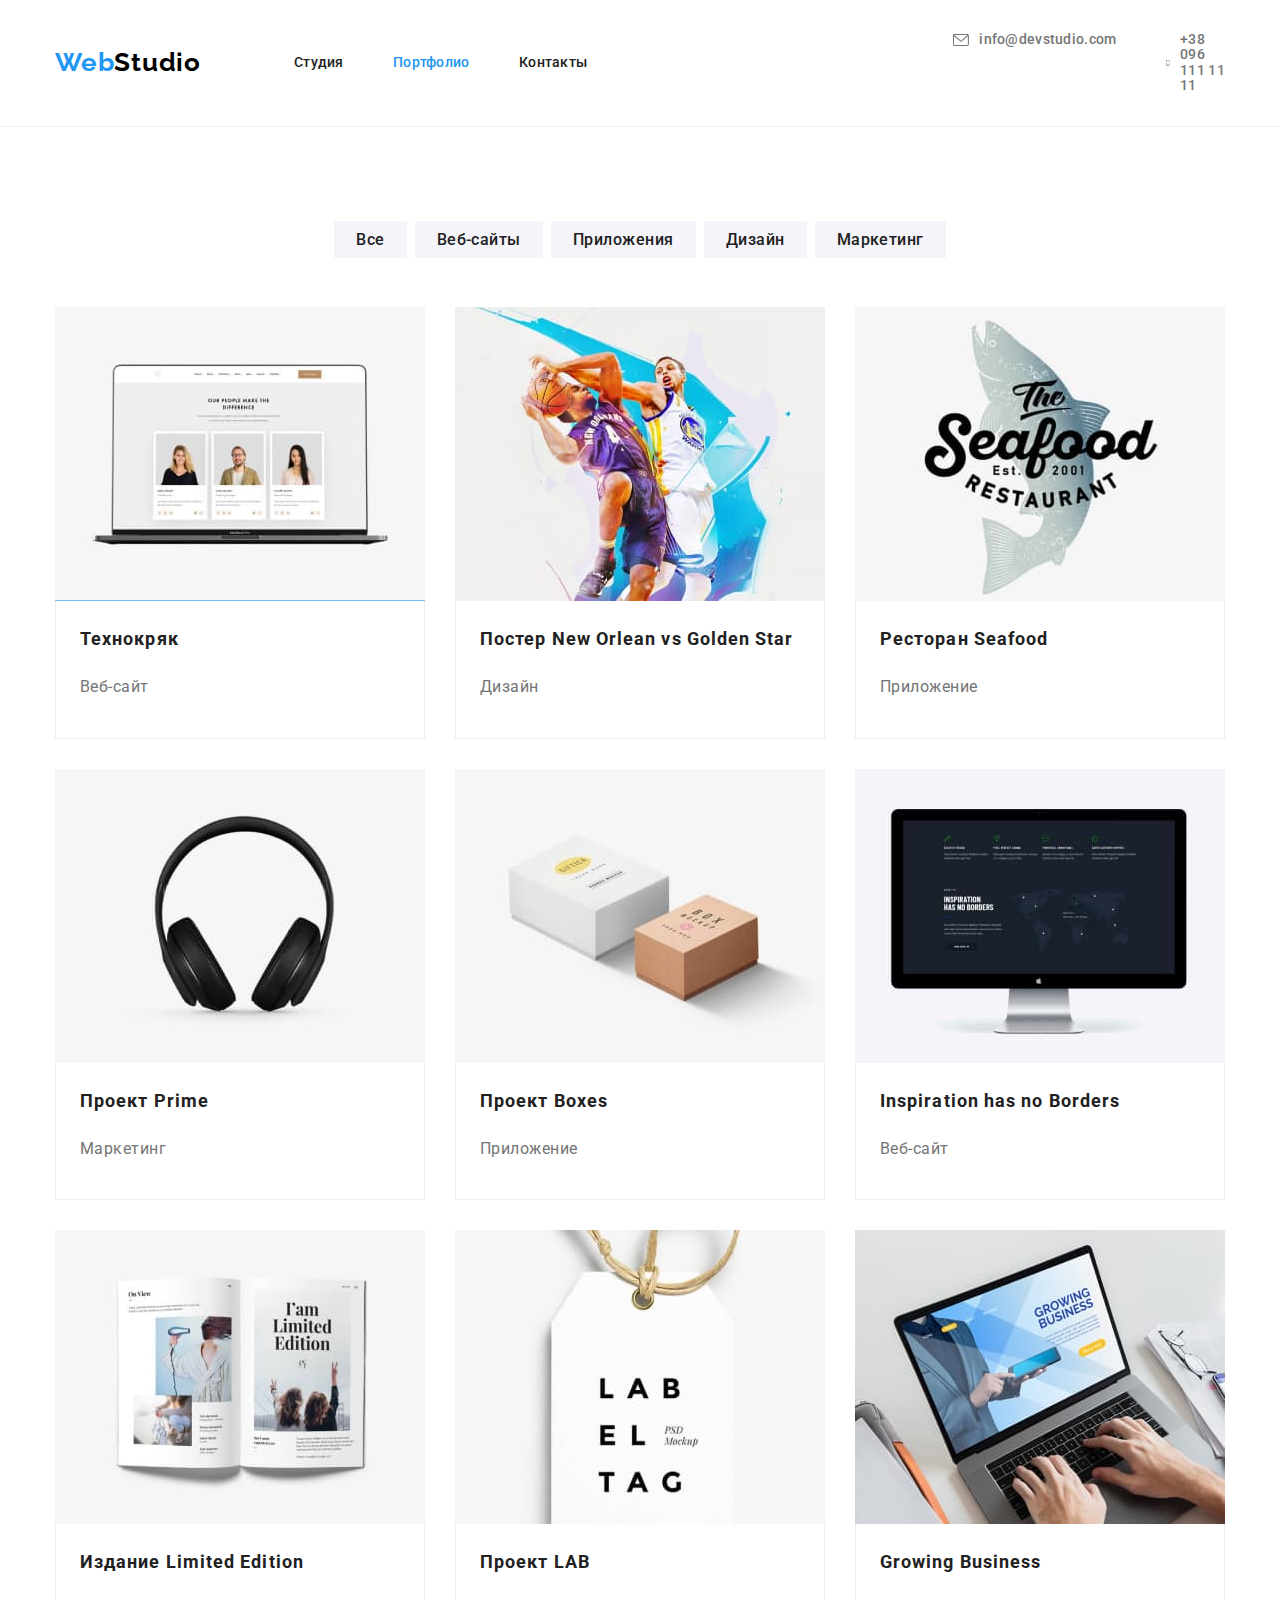
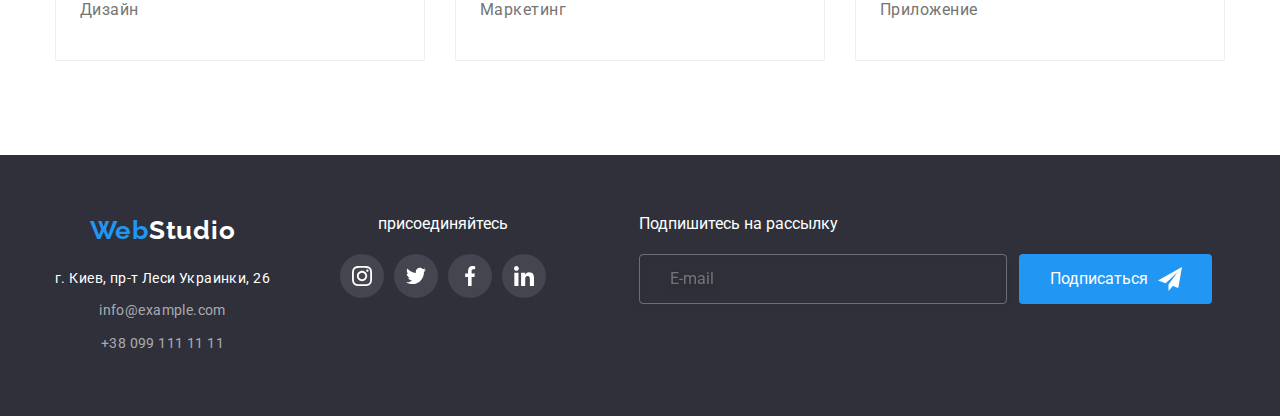
==== commit 87104bce: "move between the button and logo" ====
--- a/portfolio.html
+++ b/portfolio.html
@@ -168,12 +168,7 @@
                       "
                       media="(min-width:320px)"
                     />
-                    <img
-                      src="./images/img1.jpg"
-                      alt="Веб-сайт"
-                      width="370"
-                      height="294"
-                    />
+                    <img src="./images/img1.jpg" alt="Веб-сайт" height="294" />
                   </picture>
 
                   <p class="title-top-text">
@@ -216,7 +211,6 @@
                   <img
                     src="./images/img2.jpg"
                     alt="Дизайн"
-                    width="370"
                     height="294"
                     class="img-border"
                   />
@@ -255,12 +249,7 @@
                     "
                     media="(min-width:320px)"
                   />
-                  <img
-                    src="./images/img3.jpg"
-                    alt="Приложение"
-                    width="370"
-                    height="294"
-                  />
+                  <img src="./images/img3.jpg" alt="Приложение" height="294" />
                 </picture>
 
                 <div class="img-portfolio">
@@ -294,12 +283,7 @@
                     "
                     media="(min-width:320px)"
                   />
-                  <img
-                    src="./images/img4.jpg"
-                    alt="Маркетинг"
-                    width="370"
-                    height="294"
-                  />
+                  <img src="./images/img4.jpg" alt="Маркетинг" height="294" />
                 </picture>
 
                 <div class="img-portfolio">
@@ -333,12 +317,7 @@
                     "
                     media="(min-width:320px)"
                   />
-                  <img
-                    src="./images/img5.jpg"
-                    alt="Приложение"
-                    width="370"
-                    height="294"
-                  />
+                  <img src="./images/img5.jpg" alt="Приложение" height="294" />
                 </picture>
 
                 <div class="img-portfolio">
@@ -372,12 +351,7 @@
                     "
                     media="(min-width:320px)"
                   />
-                  <img
-                    src="./images/img6.jpg"
-                    alt="Веб-сайт"
-                    width="370"
-                    height="294"
-                  />
+                  <img src="./images/img6.jpg" alt="Веб-сайт" height="294" />
                 </picture>
 
                 <div class="img-portfolio">
@@ -411,12 +385,7 @@
                     "
                     media="(min-width:320px)"
                   />
-                  <img
-                    src="./images/img7.jpg"
-                    alt="Дизайн"
-                    width="370"
-                    height="294"
-                  />
+                  <img src="./images/img7.jpg" alt="Дизайн" height="294" />
                 </picture>
 
                 <div class="img-portfolio">
@@ -450,12 +419,7 @@
                     "
                     media="(min-width:320px)"
                   />
-                  <img
-                    src="./images/img8.jpg"
-                    alt="Маркетинг"
-                    width="370"
-                    height="294"
-                  />
+                  <img src="./images/img8.jpg" alt="Маркетинг" height="294" />
                 </picture>
 
                 <div class="img-portfolio">
@@ -489,12 +453,7 @@
                     "
                     media="(min-width:320px)"
                   />
-                  <img
-                    src="./images/img9.jpg"
-                    alt="Приложение"
-                    width="370"
-                    height="294"
-                  />
+                  <img src="./images/img9.jpg" alt="Приложение" height="294" />
                 </picture>
 
                 <div class="img-portfolio">
--- a/css/main.min.css
+++ b/css/main.min.css
@@ -1,5 +1,5 @@
 :root{--primary-text-color: #ffffff;--title-text-color: #212121;--paragraph-text-color: #757575;--accent-color: #2196f3}.visually-hidden{clip:rect(0 0 0 0);clip-path:inset(50%);height:1px;overflow:hidden;position:absolute;white-space:nowrap;width:1px}body{font-family:Roboto, -apple-system, BlinkMacSystemFont, "Segoe UI", Oxygen,  Ubuntu, Cantarell, "Open Sans", "Helvetica Neue", sans-serif;color:var(--title-text-color);background-color:var(--primary-text-color)}body>a{font-family:Roboto, -apple-system, BlinkMacSystemFont, "Segoe UI", Oxygen,  Ubuntu, Cantarell, "Open Sans", "Helvetica Neue", sans-serif}h1,h2,h3,h4,h5,h6,p,ul{padding:0;margin:0;list-style:none}a{text-decoration:none}img{display:block;max-width:100%}.container{width:100%;padding-left:15px;padding-right:15px;margin:0 auto}@media screen and (min-width: 480px){.container{width:480px}}@media screen and (min-width: 768px){.container{width:768px}}@media screen and (min-width: 1200px){.container{width:1200px}}.button{font-family:Roboto, -apple-system, BlinkMacSystemFont, "Segoe UI", Oxygen,- Ubuntu, Cantarell, "Open Sans", "Helvetica Neue", sans-serif;cursor:pointer}.button-primary{margin-top:30px;display:inline-block;padding:10px 32px;color:var(--primary-text-color);background-color:var(--accent-color);min-width:200px;font-style:normal;font-weight:700;font-size:16px;line-height:1.9;align-items:center;letter-spacing:0.06em;transition:background-color 250ms cubic-bezier(0.4, 0, 0.2, 1)}.button-primary:hover,.button-primary:focus{background-color:#188ce8}@media screen and (min-width: 768px){.button-primary{max-width:768px}}@media screen and (min-width: 1200px){.button-primary{max-width:1200px}}.button{padding:6px 22px;border:none}.button{color:var(--title-text-color);background-color:#f5f4fa;font-weight:500;font-size:16px;line-height:1.6;text-align:center;letter-spacing:0.03em;transition:color 250ms cubic-bezier(0.4, 0, 0.2, 1),box-shadow 250ms cubic-bezier(0.4, 0, 0.2, 1),background-color 250ms cubic-bezier(0.4, 0, 0.2, 1)}.button:hover,.button:focus{color:var(--primary-text-color);background-color:var(--accent-color)}.button-btn:hover,.butten-btn:focus{color:var(--primary-text-color);background-color:var(--accent-color);transition:color 250ms cubic-bezier(0.4, 0, 0.2, 1)}.backdrop{position:fixed;top:0;width:100%;height:100%;background-color:rgba(66,68,90,0.35);transition:opacity 250ms, visibility 250ms}.modal{position:absolute;width:550px;height:550px;top:50%;left:50%;background-color:#ffffff;border-radius:1px;transform:translate(-50%, -50%);padding:40px}.modal-close-button{width:70px;height:70px;border-radius:50%;position:absolute;top:10px;right:10px;width:30px;height:30px;border:1px solid rgba(0,0,0,0.1);background-color:transparent;fill:#000000}.modal-close-button:hover,.modal-close-button:focus{fill:var(--accent-color)}.is-hidden{opacity:0;pointer-events:none;visibility:hidden}.modal-title{font-size:20px;text-align:center;color:#212121;margin-bottom:12px;font-weight:700;letter-spacing:0.03em}.modal-field{margin-bottom:12px}.modal-input{width:100%;height:35px;border:1px solid rgba(0,0,0,0.14);border-radius:4px;padding-left:30px;margin-top:4px;outline:none;transition:border-color 250ms cubic-bezier(0.4, 0, 0.2, 1)}.modal-input:hover,.modal-input:focus{border-color:var(--accent-color);transition:border-color 250ms cubic-bezier(0.4, 0, 0.2, 1)}.modal-input:valid{border-color:#2196f3}.modal-button{width:200px;height:50px;color:var(--primary-text-color);background-color:var(--accent-color);border-radius:4px;border:1px solid #2196f3;margin-top:30px}.modal-button:hover,.modal-button:focus{background-color:#188ce8;transition:background-color 250ms cubic-bezier(0.4, 0, 0.2, 1)}button{display:flex;justify-content:center;align-items:center}.madal-label{font-size:12px;line-height:1.7px;letter-spacing:0.01em;color:#757575}.modal-text{width:100%;height:80px;border:1px solid rgba(0,0,0,0.14);border-radius:4px;padding:10px;margin-top:4px;resize:none;outline:none}.modal-text:hover,.modal-text:focus{border-color:var(--accent-color);transition:border-color 250ms cubic-bezier(0.4, 0, 0.2, 1)}.modal-input-wrap{position:relative}.input-icon{position:absolute;left:10px;top:50%;transform:translateY(-50%);transition:fill 250ms cubic-bezier(0.4, 0, 0.2, 1)}.modal-input:hover+.input-icon,.modal-input:focus+.input-icon{fill:var(--accent-color)}.check-text{font-size:14px;display:flex;align-items:center}.check-text::before{content:"";width:16px;height:15px;border:2px solid #212121;border-radius:4px;margin-right:8px}.input-check:checked+.check-text::before{background-color:var(--accent-color);border:none;background-image:url(../images/check.svg.svg);background-repeat:no-repeat;background-position:center}.input-check:focus+.check-text::before{border-color:var(--accent-color)}.input-contract{color:var(--accent-color);text-decoration:underline;margin-left:3px}.modal-text{height:120px}.header-container{display:flex;align-items:center}header{border-bottom:1px solid #eeeeee}.nav{display:flex;align-items:center;transition:color 250ms cubic-bezier(0.4, 0, 0.2, 1)}@media screen and (min-width: 768px){.logo{margin-right:88px}}@media screen and (min-width: 1200px){.logo{margin-right:93px}}.logo__secondary{color:#000000;font-family:Raleway;font-style:normal;font-weight:700;font-size:26px;line-height:1.2;letter-spacing:0.03em}.logo__text{color:var(--accent-color);font-family:Raleway;font-style:normal;font-weight:700;font-size:26px;line-height:1.2;letter-spacing:0.03em}.site-nav{display:none}@media screen and (min-width: 768px){.site-nav{display:flex}.site-nav li:not(:last-child){margin-right:30px}}@media screen and (min-width: 768px) and (min-width: 1200px){.site-nav li:not(:last-child){margin-right:50px}}.site-nav__current{display:block;padding-top:32px;padding-bottom:32px;color:var(--accent-color);font-style:normal;font-weight:500;font-size:14px;line-height:1.1;letter-spacing:0.02em;position:relative;transition:color 250ms cubic-bezier(0.4, 0, 0.2, 1)}.site-nav__current:hover,.site-nav__current:focus{color:var(--accent-color)}.site-nav__current:hover::after,.site-nav__current:focus::after{content:"";position:absolute;width:100%;height:4px;border-radius:2px;background-color:var(--accent-color);bottom:0;display:block;transition:color 250ms cubic-bezier(0.4, 0, 0.2, 1)}.site-nav__portfolio{display:block;padding-top:32px;padding-bottom:32px;color:var(--title-text-color);width:76px;font-style:normal;font-weight:500;font-size:14px;line-height:1.1;letter-spacing:0.02em;position:relative;transition:color 250ms cubic-bezier(0.4, 0, 0.2, 1)}.site-nav__portfolio:hover,.site-nav__portfolio:focus{color:var(--accent-color)}.site-nav__portfolio:hover::after,.site-nav__portfolio:focus::after{content:"";position:absolute;width:100%;height:4px;border-radius:2px;background-color:var(--accent-color);transition:color 250ms cubic-bezier(0.4, 0, 0.2, 1);bottom:0;display:block}.site-nav__contact{display:block;padding-top:32px;padding-bottom:32px;color:var(--title-text-color);font-style:normal;font-weight:500;font-size:14px;line-height:1.1;letter-spacing:0.02em;position:relative;transition:color 250ms cubic-bezier(0.4, 0, 0.2, 1)}.site-nav__contact:hover,.site-nav__contact:focus{color:var(--accent-color);transition:color 250ms cubic-bezier(0.4, 0, 0.2, 1)}.site-nav__contact:hover::after,.site-nav__contact:focus::after{content:"";position:absolute;width:100%;height:4px;border-radius:2px;background-color:var(--accent-color);bottom:0;display:block;transition:color 250ms cubic-bezier(0.4, 0, 0.2, 1)}.contact-nav{display:none}@media screen and (min-width: 768px){.contact-nav{display:block;margin-left:auto}.contact-nav li:not(:last-child){margin-bottom:10px}}@media screen and (min-width: 768px) and (min-width: 1200px){.contact-nav li:not(:last-child){margin-bottom:0;margin-right:50px}}@media screen and (min-width: 1200px){.contact-nav{display:flex}}.mailto{display:flex;align-items:center;color:var(--paragraph-text-color);font-weight:500;font-size:14px;line-height:1.1;letter-spacing:0.02em;fill:#757575;transition:color 250ms cubic-bezier(0.4, 0, 0.2, 1)}.mailto:hover,.mailto:focus{color:var(--accent-color)}@media screen and (min-width: 1200px){.mailto{padding-top:32px;padding-bottom:32px}}.mailto-icon{margin-right:10px}.mailto:hover .mailto-icon,.mailto:focus .mailto-icon{fill:var(--accent-color);transition:fill 250ms cubic-bezier(0.4, 0, 0.2, 1)}.phone{display:flex;align-items:center;color:var(--paragraph-text-color);font-style:normal;font-weight:500;font-size:14px;line-height:1.1;letter-spacing:0.02em;fill:#757575;transition:color 250ms cubic-bezier(0.4, 0, 0.2, 1)}.phone:hover,.phone:focus{color:var(--accent-color)}@media screen and (min-width: 1200px){.phone{padding-top:32px;padding-bottom:32px}}.phone-icon{margin-right:10px}.phone:hover .phone-icon,.phone:focus .phone-icon{fill:var(--accent-color);transition:fill 250ms cubic-bezier(0.4, 0, 0.2, 1)}.mob-menu{position:fixed;z-index:1;top:0;left:0;background-color:#ffffff;width:100vw;height:100vh;padding-top:48px;padding-bottom:48px}.mob-menu .container{overflow-y:auto;display:flex;flex-direction:column;height:100%;justify-content:space-between}@media screen and (min-width: 768px){.mob-menu{width:354px;display:none}}@media screen and (min-width: 1200px){.mob-menu{width:270px;display:none}}.header-button{display:block;margin-left:auto;border:none;background-color:#ffffff}@media screen and (min-width: 768px){.header-button{max-width:768px;display:none}}@media screen and (min-width: 1200px){.header-button{max-width:1200px;display:none}}.header-btn:hover,.header-btn:focus{color:var(--accent-color);transition:color 250ms cubic-bezier(0.4, 0, 0.2, 1)}.header-button-close{border:none;background-color:#ffffff}.header-button-close{display:block;margin-left:auto;margin-bottom:30px}.header-btn-close{fill:#000000}.header-btn-close:hover,.header-btn-close:focus{color:var(--accent-color);transition:color 250ms cubic-bezier(0.4, 0, 0.2, 1)}.mob-site-nav li:not(:last-child){margin-bottom:32px}.mob-site-nav__current{font-weight:500;font-size:40px;line-height:1.2px;text-align:center;letter-spacing:0.02em;color:#212121}.mob-site-nav__current:hover,.mob-site-nav__current:focus{color:var(--accent-color)}.mob-site-nav__portfolio{font-weight:500;font-size:40px;line-height:1.2px;text-align:center;letter-spacing:0.02em;color:#212121}.mob-site-nav__portfolio:hover,.mob-site-nav__portfolio:focus{color:var(--accent-color)}.mob-site-nav__contact{font-weight:500;font-size:40px;line-height:1.2px;text-align:center;letter-spacing:0.02em;color:#212121}.mob-site-nav__contact:hover,.mob-site-nav__contact:focus{color:var(--accent-color)}.mob-phone{font-size:34px;line-height:1.17px;letter-spacing:0.02em;color:#2196f3}.mob-mailto{font-weight:500;font-size:24px;line-height:1.7px;letter-spacing:0.02em;color:#757575;display:block;margin-top:32px}.mob-title-soc-list{display:flex;margin-top:64px}.mob-title-soc-item{font-weight:500;font-size:18px;line-height:22px;letter-spacing:0.02em;color:#2196f3}.mob-title-soc-link{display:flex;flex-direction:column;font-weight:500;font-size:18px;line-height:1.2;letter-spacing:0.02em;color:#2196f3}.mob-title-soc-item{position:relative}.mob-title-soc-item:not(:last-child){margin-right:20px}.mob-title-soc-item:not(:last-child)::after{content:"";position:absolute;width:2px;height:100%;background-color:rgba(33,33,33,0.2);right:-10px;top:0}.no-scroll{overflow:hidden}.hero{background-color:#2f303a;text-align:center;background-image:linear-gradient(rgba(47,48,58,0.4), rgba(47,48,58,0.4)),url(../images/header.mob.jpg);background-repeat:no-repeat;width:100%;margin:0 auto;background-position:center;background-size:cover;padding:118px 0}@media (min-device-pixel-ratio: 2), (min-resolution: 192dpi), (min-resolution: 2dppx){.hero .box{background-image:linear-gradient(rgba(47,48,58,0.4), rgba(47,48,58,0.4)),url(../images/header-mobx.jpg)}}@media screen and (min-width: 768px){.hero{max-width:768px;background-image:linear-gradient(rgba(47,48,58,0.4), rgba(47,48,58,0.4)),url(../images/Header.tab.jpg)}}@media screen and (min-width: 768px) and (min-device-pixel-ratio: 2), screen and (min-width: 768px) and (min-resolution: 192dpi), screen and (min-width: 768px) and (min-resolution: 2dppx){.hero .box{background-image:linear-gradient(rgba(47,48,58,0.4), rgba(47,48,58,0.4)),url(../images/header-tabx.jpg)}}@media screen and (min-width: 1200px){.hero{max-width:1600px;padding:200px 0;background-image:linear-gradient(rgba(47,48,58,0.4), rgba(47,48,58,0.4)),url(../images/Шапка.jpg)}}@media screen and (min-width: 1200px) and (min-device-pixel-ratio: 2), screen and (min-width: 1200px) and (min-resolution: 192dpi), screen and (min-width: 1200px) and (min-resolution: 2dppx){.hero .box{background-image:linear-gradient(rgba(47,48,58,0.4), rgba(47,48,58,0.4)),url(../images/header-deskx.jpg)}}.hero-title{margin:0 auto;color:var(--primary-text-color);font-weight:900;font-size:26px;line-height:1.6;text-align:center;letter-spacing:0.06em;text-transform:uppercase}@media screen and (min-width: 1200px){.hero-title{width:696px;font-size:44px;line-height:1.4}}.feature{padding-top:60px;padding-bottom:60px}@media screen and (min-width: 1200px){.feature{padding-top:94px;padding-bottom:94px}}.feature-ul{display:flex;flex-wrap:wrap;margin-top:-30px;margin-left:-30px}.feature-ul li{width:450px;margin-top:30px;margin-left:30px}@media screen and (min-width: 768px){.feature-ul li{width:354px}}@media screen and (min-width: 1200px){.feature-ul li{width:270px}}.feature-list{border-radius:1px}.feature-div{height:120px;width:100%;display:flex;align-items:center;justify-content:center;background-color:#f5f4fa;margin-bottom:30px}.feature-icon{position:absolute}.feature .title{display:flex;font-weight:700;font-size:14px;line-height:1.1;letter-spacing:0.03em;text-transform:uppercase}.title{text-align:center}@media screen and (min-width: 768px){.title{text-align:start}}@media screen and (min-width: 1200px){.title{text-align:start}}.subject{margin-top:10px;color:var(--paragraph-text-color);font-size:14px;line-height:1.7;letter-spacing:0.03em}.subject:not(:last-child){margin-bottom:30px}.work{display:none}@media screen and (min-width: 1200px){.work{display:flex;padding-bottom:94px}}.work-list{margin-bottom:50px;font-weight:700;font-size:36px;line-height:1.7;text-align:center;letter-spacing:0.03em}.work-pfoto{display:flex}.work-pfoto li:not(:last-child){margin-right:30px}.work-top-wrap{position:relative;overflow:hidden}.work-top-text{position:absolute;bottom:0;text-align:center;background-color:rgba(47,48,58,0.8);border:1px solid #000000;box-shadow:0px 4px 4px rgba(0,0,0,0.25);color:var(--primary-text-color);font-weight:400;padding-top:27px;width:370px;height:70px;transition:transform 500ms linear}.content{background-color:#f5f4fa;padding-top:60px;padding-bottom:60px}@media screen and (min-width: 1200px){.content{padding-top:94px;padding-bottom:94px}}.content-list{margin-bottom:50px;font-weight:700;font-size:36px;line-height:1.7;text-align:center;letter-spacing:0.03em}.content .title{font-weight:500;font-size:16px;line-height:1.2;text-align:center;letter-spacing:0.03em}.lead{margin:0;margin-bottom:16px;color:var(--paragraph-text-color);font-weight:400;font-size:16px;line-height:1.2;text-align:center;letter-spacing:0.03em}@media screen and (min-width: 768px){.content-list-photo{margin-top:-30px;margin-left:-30px;display:flex;flex-wrap:wrap}}.content-photo:not(:last-child){margin-bottom:30px}@media screen and (min-width: 768px){.content-photo:not(:last-child){margin-bottom:0}}@media screen and (min-width: 768px){.content-photo{margin-top:30px;margin-left:30px}}@media screen and (min-width: 1200px){.content-photo{width:270px;margin-top:30px;margin-left:30px}}.cart-bg{background:#ffffff;box-shadow:0px 1px 3px rgba(0,0,0,0.12),0px 1px 1px rgba(0,0,0,0.14),0px 2px 1px rgba(0,0,0,0.2);border-radius:0px 0px 4px 4px}.content-title{margin-bottom:10px}.title-soc-list{display:flex;justify-content:center}.title-soc-link{width:44px;height:44px;background-color:var(--primary-text-color);border-radius:50%;display:flex;justify-content:center;align-items:center;fill:#afb1b8;transition:background-color 250ms cubic-bezier(0.4, 0, 0.2, 1)}.title-soc-link:hover,.title-soc-link:focus{background-color:var(--accent-color)}.title-soc-icon{transition:fill 250ms cubic-bezier(0.4, 0, 0.2, 1)}.title-soc-link:hover .title-soc-icon,.title-soc-link:focus .title-soc-icon{fill:#ffffff;transition:fill 250ms cubic-bezier(0.4, 0, 0.2, 1)}.title-soc-item+.title-soc-item{margin-left:10px}.content-logo{padding-top:60px;padding-bottom:60px}@media screen and (min-width: 1200px){.content-logo{padding-top:94px;padding-bottom:94px}}.content-logo__companies{display:flex;justify-content:center;margin-bottom:50px;font-weight:700;font-size:36px;line-height:1.7;text-align:center;letter-spacing:0.03em}.content-logo__list{display:flex;flex-wrap:wrap;margin-top:-30px;margin-left:-30px}.content-logo__list li{width:210px;margin-top:30px;margin-left:30px}@media screen and (min-width: 768px){.content-logo__list li{width:226px}}@media screen and (min-width: 1200px){.content-logo__list li{width:170px}}.content-logo__link{display:flex;justify-content:center;align-items:center;border:1px solid #afb1b8;border-radius:4px;width:100%;height:92px;fill:#afb1b8;transition:fill 250ms cubic-bezier(0.4, 0, 0.2, 1),border 250ms cubic-bezier(0.4, 0, 0.2, 1)}.content-logo__link:hover,.content-logo__link:focus{border-color:var(--accent-color)}.content-logo__icon{transition:fill 250ms cubic-bezier(0.4, 0, 0.2, 1)}.content-logo__icon:hover,.content-logo__icon:focus{fill:var(--accent-color);transition:fill 250ms cubic-bezier(0.4, 0, 0.2, 1),background-color 250ms cubic-bezier(0.4, 0, 0.2, 1)}.content-logo__link:hover .content-logo__icon,.content-logo__link:focus .content-logo__icon{fill:var(--accent-color);transition:fill 250ms cubic-bezier(0.4, 0, 0.2, 1)}footer{padding-top:60px;padding-bottom:60px;background-color:#2f303a}@media screen and (min-width: 768px){.footer-container{display:flex;flex-wrap:wrap}}@media screen and (min-width: 1200px){.footer-container{display:flex;flex-wrap:nowrap}}@media screen and (min-width: 320px){.footer-tab{margin-bottom:60px}}@media screen and (min-width: 768px){.footer-tab{display:flex;justify-content:space-around;width:100%;margin-bottom:0}}.footer-box-hero{text-align:center;justify-content:center}@media screen and (min-width: 320px){.footer-box-hero{margin-bottom:60px}}.logo-footer{display:inline-block;margin-bottom:20px}.logo-studio{color:var(--primary-text-color);width:145px;font-family:Raleway;font-style:normal;font-weight:bold;font-size:26px;line-height:1.2;letter-spacing:0.03em}.address-footer li:not(:last-child){margin-bottom:9px}.footer-soc-text{color:var(--primary-text-color);font-family:inherit;justify-content:center;align-items:stretch}.search{color:var(--primary-text-color);width:231px;font-style:normal;font-weight:400;font-size:14px;line-height:1.7;letter-spacing:0.03em}.box{color:var(--primary-text-color);width:231px;font-style:normal;font-weight:400;font-size:14px;line-height:1.7;letter-spacing:0.03em}.box{color:rgba(255,255,255,0.6)}.footer-box{text-align:center}@media screen and (min-width: 320px){.footer-box{max-width:480px}}@media screen and (min-width: 768px){.footer-box{max-width:768px;font-family:inherit;font-style:normal}}@media screen and (min-width: 1200px){.footer-box{margin-left:70px;font-family:inherit;font-style:normal}}.footer-soc-text{display:block;margin-bottom:20px}.footer-soc-list{display:flex;justify-content:center}.footer-soc-link{width:44px;height:44px;background-color:rgba(255,255,255,0.1);border-radius:50%;display:flex;justify-content:center;align-items:center;fill:#ffffff;transition:background-color 250ms cubic-bezier(0.4, 0, 0.2, 1)}.footer-soc-link:hover,.footer-soc-link:focus{background-color:var(--accent-color)}.footer-soc-item+.footer-soc-item{margin-left:10px}.footer-soc-link:hover .footer-soc-icon,.footer-soc-link:focus .footer-soc-icon{transition:background-color 250ms cubic-bezier(0.4, 0, 0.2, 1)}.footer-form{text-align:center;justify-content:center;margin-right:auto;margin-left:auto;align-items:unset}@media screen and (min-width: 768px){.footer-form{max-width:768px}}@media screen and (min-width: 1200px){.footer-form{margin-left:93px;text-align:start}}.footer-label{color:var(--primary-text-color)}.input-subscription{margin-top:20px}@media screen and (min-width: 1200px){.input-subscription{display:flex}}.footer-input{width:368px;height:50px;border:1px solid rgba(255,255,255,0.3);border-radius:4px;padding-left:30px;margin-right:12px;outline:none;filter:drop-shadow(0px 4px 4px rgba(0,0,0,0.15));background-color:transparent}.footer-button{height:50px;padding:10px 28px 10px 29px;display:flex;justify-content:center;align-items:center;color:var(--primary-text-color);background-color:var(--accent-color);border-radius:4px;border-color:transparent;margin:0 auto;margin-top:20px}.footer-button{text-align:center;justify-content:center;margin-right:auto;margin-left:auto}@media screen and (min-width: 320px){.footer-button{max-width:480px;display:flex;flex-wrap:wrap}}@media screen and (min-width: 768px){.footer-button{max-width:768px;display:flex;flex-wrap:wrap}}@media screen and (min-width: 1200px){.footer-button{margin-top:0}}.footer-icon{margin-left:10px}.link-current-one{display:block;padding-top:32px;padding-bottom:32px;color:var(--title-text-color);width:49px;font-style:normal;font-weight:500;font-size:14px;line-height:1.1;letter-spacing:0.02em}.link-current-one:hover,.link-current-one:focus{color:var(--accent-color);transition:color 250ms cubic-bezier(0.4, 0, 0.2, 1)}.link-portfolio-one{display:block;padding-top:32px;padding-bottom:32px;color:var(--accent-color);width:76px;font-style:normal;font-weight:500;font-size:14px;line-height:1.1;letter-spacing:0.02em;transition:color 250ms cubic-bezier(0.4, 0, 0.2, 1)}.link-portfolio-one:hover,.link-portfolio-one:focus{color:var(--accent-color)}.section-hero-portfolio{padding-top:60px;padding-bottom:60px}@media screen and (min-width: 1200px){.section-hero-portfolio{padding-top:94px;padding-bottom:94px}}.list-ul{display:flex;flex-wrap:wrap;margin-bottom:34px}.list-ul li:not(:last-child){margin-right:8px}@media screen and (min-width: 768px){.list-ul{justify-content:center}}@media screen and (min-width: 1200px){.list-ul{justify-content:center}}.list-ul li:nth-child(-n+3){margin-bottom:15px}@media screen and (min-width: 768px){.img-link{margin-top:-30px;margin-left:-30px;display:flex;flex-wrap:wrap}}.img-link li:not(:last-child){margin-bottom:30px}@media screen and (min-width: 768px){.img-link li:not(:last-child){margin-bottom:0}}@media screen and (min-width: 768px){.img-link li{width:354px;margin-top:30px;margin-left:30px}}@media screen and (min-width: 1200px){.img-link li{width:370px}}.cart-bg-shadow{display:block;transition:box-shadow 250ms cubic-bezier(0.4, 0, 0.2, 1)}.cart-bg-shadow:hover,.cart-bg-shadow:focus{-webkit-box-shadow:-1px 11px 4px -3px rgba(66,68,90,0.35);-moz-box-shadow:-1px 11px 4px -3px rgba(66,68,90,0.35);box-shadow:-1px 11px 4px -3px rgba(66,68,90,0.35);border-radius:4px;transition:box-shadow 250ms cubic-bezier(0.4, 0, 0.2, 1)}.title-top-wrap{position:relative;overflow:hidden}.title-top-text{position:absolute;top:0;background-color:rgba(33,150,243,0.9);color:var(--primary-text-color);font-weight:400;font-size:18px;line-height:1.55;letter-spacing:0.03em;padding:63px 24px;transform:translateY(100%);transition:transform 500ms linear;overflow:hidden}.flex-element:hover .title-top-text,.flex-element:focus .title-top-text{transform:translateY(0%)}.img-portfolio{padding:20px 24px;border-right:1px solid #eeeeee;border-bottom:1px solid #eeeeee;border-left:1px solid #eeeeee;flex-grow:1}.title-second{margin-bottom:4px;width:450px;margin-right:15px;margin-bottom:15px}@media screen and (min-width: 768px){.title-second{width:354px}}@media screen and (min-width: 1200px){.title-second{width:370px}}.img-link .title{color:var(--title-text-color);font-weight:700;font-size:18px;line-height:2;letter-spacing:0.06em;text-align:start}.caption{color:var(--paragraph-text-color);font-weight:400;font-size:16px;line-height:1.9;letter-spacing:0.03em;width:450px;margin-right:15px;margin-bottom:15px}@media screen and (min-width: 768px){.caption{width:354px}}@media screen and (min-width: 1200px){.caption{width:370px}}
+ Ubuntu, Cantarell, "Open Sans", "Helvetica Neue", sans-serif;cursor:pointer}.button-primary{margin-top:30px;display:inline-block;padding:10px 32px;color:var(--primary-text-color);background-color:var(--accent-color);min-width:200px;font-style:normal;font-weight:700;font-size:16px;line-height:1.9;align-items:center;letter-spacing:0.06em;transition:background-color 250ms cubic-bezier(0.4, 0, 0.2, 1)}.button-primary:hover,.button-primary:focus{background-color:#188ce8}@media screen and (min-width: 768px){.button-primary{max-width:768px}}@media screen and (min-width: 1200px){.button-primary{max-width:1200px}}.button{padding:6px 22px;border:none}.button{color:var(--title-text-color);background-color:#f5f4fa;font-weight:500;font-size:16px;line-height:1.6;text-align:center;letter-spacing:0.03em;transition:color 250ms cubic-bezier(0.4, 0, 0.2, 1),box-shadow 250ms cubic-bezier(0.4, 0, 0.2, 1),background-color 250ms cubic-bezier(0.4, 0, 0.2, 1)}.button:hover,.button:focus{color:var(--primary-text-color);background-color:var(--accent-color)}.button-btn:hover,.butten-btn:focus{color:var(--primary-text-color);background-color:var(--accent-color);transition:color 250ms cubic-bezier(0.4, 0, 0.2, 1)}.backdrop{position:fixed;top:0;width:100%;height:100%;background-color:rgba(66,68,90,0.35);transition:opacity 250ms, visibility 250ms}.modal{position:absolute;width:550px;height:550px;top:50%;left:50%;background-color:#ffffff;border-radius:1px;transform:translate(-50%, -50%);padding:40px}.modal-close-button{width:70px;height:70px;border-radius:50%;position:absolute;top:10px;right:10px;width:30px;height:30px;border:1px solid rgba(0,0,0,0.1);background-color:transparent;fill:#000000}.modal-close-button:hover,.modal-close-button:focus{fill:var(--accent-color)}.is-hidden{opacity:0;pointer-events:none;visibility:hidden}.modal-title{font-size:20px;text-align:center;color:#212121;margin-bottom:12px;font-weight:700;letter-spacing:0.03em}.modal-field{margin-bottom:12px}.modal-input{width:100%;height:35px;border:1px solid rgba(0,0,0,0.14);border-radius:4px;padding-left:30px;margin-top:4px;outline:none;transition:border-color 250ms cubic-bezier(0.4, 0, 0.2, 1)}.modal-input:hover,.modal-input:focus{border-color:var(--accent-color);transition:border-color 250ms cubic-bezier(0.4, 0, 0.2, 1)}.modal-input:valid{border-color:#2196f3}.modal-button{width:200px;height:50px;color:var(--primary-text-color);background-color:var(--accent-color);border-radius:4px;border:1px solid #2196f3;margin-top:30px}.modal-button:hover,.modal-button:focus{background-color:#188ce8;transition:background-color 250ms cubic-bezier(0.4, 0, 0.2, 1)}button{display:flex;justify-content:center;align-items:center}.madal-label{font-size:12px;line-height:1.7px;letter-spacing:0.01em;color:#757575}.modal-text{width:100%;height:80px;border:1px solid rgba(0,0,0,0.14);border-radius:4px;padding:10px;margin-top:4px;resize:none;outline:none}.modal-text:hover,.modal-text:focus{border-color:var(--accent-color);transition:border-color 250ms cubic-bezier(0.4, 0, 0.2, 1)}.modal-input-wrap{position:relative}.input-icon{position:absolute;left:10px;top:50%;transform:translateY(-50%);transition:fill 250ms cubic-bezier(0.4, 0, 0.2, 1)}.modal-input:hover+.input-icon,.modal-input:focus+.input-icon{fill:var(--accent-color)}.check-text{font-size:14px;display:flex;align-items:center}.check-text::before{content:"";width:16px;height:15px;border:2px solid #212121;border-radius:4px;margin-right:8px}.input-check:checked+.check-text::before{background-color:var(--accent-color);border:none;background-image:url(../images/check.svg.svg);background-repeat:no-repeat;background-position:center}.input-check:focus+.check-text::before{border-color:var(--accent-color)}.input-contract{color:var(--accent-color);text-decoration:underline;margin-left:3px}.modal-text{height:120px}.header-container{display:flex;align-items:center}header{border-bottom:1px solid #eeeeee}.nav{display:flex;width:100%;align-items:center;transition:color 250ms cubic-bezier(0.4, 0, 0.2, 1)}@media screen and (min-width: 768px){.logo{margin-right:88px}}@media screen and (min-width: 1200px){.logo{margin-right:93px}}.logo__secondary{color:#000000;font-family:Raleway;font-style:normal;font-weight:700;font-size:26px;line-height:1.2;letter-spacing:0.03em}.logo__text{color:var(--accent-color);font-family:Raleway;font-style:normal;font-weight:700;font-size:26px;line-height:1.2;letter-spacing:0.03em}.site-nav{display:none}@media screen and (min-width: 768px){.site-nav{display:flex}.site-nav li:not(:last-child){margin-right:30px}}@media screen and (min-width: 768px) and (min-width: 1200px){.site-nav li:not(:last-child){margin-right:50px}}.site-nav__current{display:block;padding-top:32px;padding-bottom:32px;color:var(--accent-color);font-style:normal;font-weight:500;font-size:14px;line-height:1.1;letter-spacing:0.02em;position:relative;transition:color 250ms cubic-bezier(0.4, 0, 0.2, 1)}.site-nav__current:hover,.site-nav__current:focus{color:var(--accent-color)}.site-nav__current:hover::after,.site-nav__current:focus::after{content:"";position:absolute;width:100%;height:4px;border-radius:2px;background-color:var(--accent-color);bottom:0;display:block;transition:color 250ms cubic-bezier(0.4, 0, 0.2, 1)}.site-nav__portfolio{display:block;padding-top:32px;padding-bottom:32px;color:var(--title-text-color);width:76px;font-style:normal;font-weight:500;font-size:14px;line-height:1.1;letter-spacing:0.02em;position:relative;transition:color 250ms cubic-bezier(0.4, 0, 0.2, 1)}.site-nav__portfolio:hover,.site-nav__portfolio:focus{color:var(--accent-color)}.site-nav__portfolio:hover::after,.site-nav__portfolio:focus::after{content:"";position:absolute;width:100%;height:4px;border-radius:2px;background-color:var(--accent-color);transition:color 250ms cubic-bezier(0.4, 0, 0.2, 1);bottom:0;display:block}.site-nav__contact{display:block;padding-top:32px;padding-bottom:32px;color:var(--title-text-color);font-style:normal;font-weight:500;font-size:14px;line-height:1.1;letter-spacing:0.02em;position:relative;transition:color 250ms cubic-bezier(0.4, 0, 0.2, 1)}.site-nav__contact:hover,.site-nav__contact:focus{color:var(--accent-color);transition:color 250ms cubic-bezier(0.4, 0, 0.2, 1)}.site-nav__contact:hover::after,.site-nav__contact:focus::after{content:"";position:absolute;width:100%;height:4px;border-radius:2px;background-color:var(--accent-color);bottom:0;display:block;transition:color 250ms cubic-bezier(0.4, 0, 0.2, 1)}.contact-nav{display:none}@media screen and (min-width: 768px){.contact-nav{display:block;margin-left:auto}.contact-nav li:not(:last-child){margin-bottom:10px}}@media screen and (min-width: 768px) and (min-width: 1200px){.contact-nav li:not(:last-child){margin-bottom:0;margin-right:50px}}@media screen and (min-width: 1200px){.contact-nav{display:flex}}.mailto{display:flex;align-items:center;color:var(--paragraph-text-color);font-weight:500;font-size:14px;line-height:1.1;letter-spacing:0.02em;fill:#757575;transition:color 250ms cubic-bezier(0.4, 0, 0.2, 1)}.mailto:hover,.mailto:focus{color:var(--accent-color)}@media screen and (min-width: 1200px){.mailto{padding-top:32px;padding-bottom:32px}}.mailto-icon{margin-right:10px}.mailto:hover .mailto-icon,.mailto:focus .mailto-icon{fill:var(--accent-color);transition:fill 250ms cubic-bezier(0.4, 0, 0.2, 1)}.phone{display:flex;align-items:center;color:var(--paragraph-text-color);font-style:normal;font-weight:500;font-size:14px;line-height:1.1;letter-spacing:0.02em;fill:#757575;transition:color 250ms cubic-bezier(0.4, 0, 0.2, 1)}.phone:hover,.phone:focus{color:var(--accent-color)}@media screen and (min-width: 1200px){.phone{padding-top:32px;padding-bottom:32px}}.phone-icon{margin-right:10px}.phone:hover .phone-icon,.phone:focus .phone-icon{fill:var(--accent-color);transition:fill 250ms cubic-bezier(0.4, 0, 0.2, 1)}.mob-menu{position:fixed;z-index:1;top:0;left:0;background-color:#ffffff;width:100vw;height:100vh;padding-top:48px;padding-bottom:48px}.mob-menu .container{overflow-y:auto;display:flex;flex-direction:column;height:100%;justify-content:space-between}@media screen and (min-width: 768px){.mob-menu{width:354px;display:none}}@media screen and (min-width: 1200px){.mob-menu{width:270px;display:none}}.header-button{display:block;margin-left:auto;border:none;background-color:#ffffff}@media screen and (min-width: 768px){.header-button{max-width:768px;display:none}}@media screen and (min-width: 1200px){.header-button{max-width:1200px;display:none}}.header-btn:hover,.header-btn:focus{color:var(--accent-color);transition:color 250ms cubic-bezier(0.4, 0, 0.2, 1)}.header-button-close{border:none;background-color:#ffffff}.header-button-close{display:block;margin-left:auto;margin-bottom:30px}.header-btn-close{fill:#000000}.header-btn-close:hover,.header-btn-close:focus{color:var(--accent-color);transition:color 250ms cubic-bezier(0.4, 0, 0.2, 1)}.mob-site-nav li:not(:last-child){margin-bottom:32px}.mob-site-nav__current{font-weight:500;font-size:40px;line-height:1.2px;text-align:center;letter-spacing:0.02em;color:#212121}.mob-site-nav__current:hover,.mob-site-nav__current:focus{color:var(--accent-color)}.mob-site-nav__portfolio{font-weight:500;font-size:40px;line-height:1.2px;text-align:center;letter-spacing:0.02em;color:#212121}.mob-site-nav__portfolio:hover,.mob-site-nav__portfolio:focus{color:var(--accent-color)}.mob-site-nav__contact{font-weight:500;font-size:40px;line-height:1.2px;text-align:center;letter-spacing:0.02em;color:#212121}.mob-site-nav__contact:hover,.mob-site-nav__contact:focus{color:var(--accent-color)}.mob-phone{font-size:34px;line-height:1.17px;letter-spacing:0.02em;color:#2196f3}.mob-mailto{font-weight:500;font-size:24px;line-height:1.7px;letter-spacing:0.02em;color:#757575;display:block;margin-top:32px}.mob-title-soc-list{display:flex;margin-top:64px}.mob-title-soc-item{font-weight:500;font-size:18px;line-height:22px;letter-spacing:0.02em;color:#2196f3}.mob-title-soc-link{display:flex;flex-direction:column;font-weight:500;font-size:18px;line-height:1.2;letter-spacing:0.02em;color:#2196f3}.mob-title-soc-item{position:relative}.mob-title-soc-item:not(:last-child){margin-right:20px}.mob-title-soc-item:not(:last-child)::after{content:"";position:absolute;width:2px;height:100%;background-color:rgba(33,33,33,0.2);right:-10px;top:0}.no-scroll{overflow:hidden}.hero{background-color:#2f303a;text-align:center;background-image:linear-gradient(rgba(47,48,58,0.4), rgba(47,48,58,0.4)),url(../images/header.mob.jpg);background-repeat:no-repeat;width:100%;margin:0 auto;background-position:center;background-size:cover;padding:118px 0}@media (min-device-pixel-ratio: 2), (min-resolution: 192dpi), (min-resolution: 2dppx){.hero .box{background-image:linear-gradient(rgba(47,48,58,0.4), rgba(47,48,58,0.4)),url(../images/header-mobx.jpg)}}@media screen and (min-width: 768px){.hero{max-width:768px;background-image:linear-gradient(rgba(47,48,58,0.4), rgba(47,48,58,0.4)),url(../images/Header.tab.jpg)}}@media screen and (min-width: 768px) and (min-device-pixel-ratio: 2), screen and (min-width: 768px) and (min-resolution: 192dpi), screen and (min-width: 768px) and (min-resolution: 2dppx){.hero .box{background-image:linear-gradient(rgba(47,48,58,0.4), rgba(47,48,58,0.4)),url(../images/header-tabx.jpg)}}@media screen and (min-width: 1200px){.hero{max-width:1600px;padding:200px 0;background-image:linear-gradient(rgba(47,48,58,0.4), rgba(47,48,58,0.4)),url(../images/Шапка.jpg)}}@media screen and (min-width: 1200px) and (min-device-pixel-ratio: 2), screen and (min-width: 1200px) and (min-resolution: 192dpi), screen and (min-width: 1200px) and (min-resolution: 2dppx){.hero .box{background-image:linear-gradient(rgba(47,48,58,0.4), rgba(47,48,58,0.4)),url(../images/header-deskx.jpg)}}.hero-title{margin:0 auto;color:var(--primary-text-color);font-weight:900;font-size:26px;line-height:1.6;text-align:center;letter-spacing:0.06em;text-transform:uppercase}@media screen and (min-width: 1200px){.hero-title{width:696px;font-size:44px;line-height:1.4}}.feature{padding-top:60px;padding-bottom:60px}@media screen and (min-width: 1200px){.feature{padding-top:94px;padding-bottom:94px}}.feature-ul{display:flex;flex-wrap:wrap;margin-top:-30px;margin-left:-30px}.feature-ul li{width:450px;margin-top:30px;margin-left:30px}@media screen and (min-width: 768px){.feature-ul li{width:354px}}@media screen and (min-width: 1200px){.feature-ul li{width:270px}}.feature-list{border-radius:1px}.feature-div{height:120px;width:100%;display:flex;align-items:center;justify-content:center;background-color:#f5f4fa;margin-bottom:30px}.feature-icon{position:absolute}.feature .title{display:flex;font-weight:700;font-size:14px;line-height:1.1;letter-spacing:0.03em;text-transform:uppercase}.title{text-align:center}@media screen and (min-width: 768px){.title{text-align:start}}@media screen and (min-width: 1200px){.title{text-align:start}}.subject{margin-top:10px;color:var(--paragraph-text-color);font-size:14px;line-height:1.7;letter-spacing:0.03em}.subject:not(:last-child){margin-bottom:30px}.work{display:none}@media screen and (min-width: 1200px){.work{display:flex;padding-bottom:94px}}.work-list{margin-bottom:50px;font-weight:700;font-size:36px;line-height:1.7;text-align:center;letter-spacing:0.03em}.work-pfoto{display:flex}.work-pfoto li:not(:last-child){margin-right:30px}.work-top-wrap{position:relative;overflow:hidden}.work-top-text{position:absolute;bottom:0;text-align:center;background-color:rgba(47,48,58,0.8);border:1px solid #000000;box-shadow:0px 4px 4px rgba(0,0,0,0.25);color:var(--primary-text-color);font-weight:400;padding-top:27px;width:370px;height:70px;transition:transform 500ms linear}.content{background-color:#f5f4fa;padding-top:60px;padding-bottom:60px}@media screen and (min-width: 1200px){.content{padding-top:94px;padding-bottom:94px}}.content-list{margin-bottom:50px;font-weight:700;font-size:36px;line-height:1.7;text-align:center;letter-spacing:0.03em}.content .title{font-weight:500;font-size:16px;line-height:1.2;text-align:center;letter-spacing:0.03em}.lead{margin:0;margin-bottom:16px;color:var(--paragraph-text-color);font-weight:400;font-size:16px;line-height:1.2;text-align:center;letter-spacing:0.03em}@media screen and (min-width: 768px){.content-list-photo{margin-top:-30px;margin-left:-30px;display:flex;flex-wrap:wrap}}.content-photo:not(:last-child){margin-bottom:30px}@media screen and (min-width: 768px){.content-photo:not(:last-child){margin-bottom:0}}@media screen and (min-width: 768px){.content-photo{margin-top:30px;margin-left:30px}}@media screen and (min-width: 1200px){.content-photo{width:270px;margin-top:30px;margin-left:30px}}.cart-bg{background:#ffffff;box-shadow:0px 1px 3px rgba(0,0,0,0.12),0px 1px 1px rgba(0,0,0,0.14),0px 2px 1px rgba(0,0,0,0.2);border-radius:0px 0px 4px 4px}.content-title{margin-bottom:10px}.title-soc-list{display:flex;justify-content:center}.title-soc-link{width:44px;height:44px;background-color:var(--primary-text-color);border-radius:50%;display:flex;justify-content:center;align-items:center;fill:#afb1b8;transition:background-color 250ms cubic-bezier(0.4, 0, 0.2, 1)}.title-soc-link:hover,.title-soc-link:focus{background-color:var(--accent-color)}.title-soc-icon{transition:fill 250ms cubic-bezier(0.4, 0, 0.2, 1)}.title-soc-link:hover .title-soc-icon,.title-soc-link:focus .title-soc-icon{fill:#ffffff;transition:fill 250ms cubic-bezier(0.4, 0, 0.2, 1)}.title-soc-item+.title-soc-item{margin-left:10px}.content-logo{padding-top:60px;padding-bottom:60px}@media screen and (min-width: 1200px){.content-logo{padding-top:94px;padding-bottom:94px}}.content-logo__companies{display:flex;justify-content:center;margin-bottom:50px;font-weight:700;font-size:36px;line-height:1.7;text-align:center;letter-spacing:0.03em}.content-logo__list{display:flex;flex-wrap:wrap;margin-top:-30px;margin-left:-30px}.content-logo__list li{width:210px;margin-top:30px;margin-left:30px}@media screen and (min-width: 768px){.content-logo__list li{width:226px}}@media screen and (min-width: 1200px){.content-logo__list li{width:170px}}.content-logo__link{display:flex;justify-content:center;align-items:center;border:1px solid #afb1b8;border-radius:4px;width:100%;height:92px;fill:#afb1b8;transition:fill 250ms cubic-bezier(0.4, 0, 0.2, 1),border 250ms cubic-bezier(0.4, 0, 0.2, 1)}.content-logo__link:hover,.content-logo__link:focus{border-color:var(--accent-color)}.content-logo__icon{transition:fill 250ms cubic-bezier(0.4, 0, 0.2, 1)}.content-logo__icon:hover,.content-logo__icon:focus{fill:var(--accent-color);transition:fill 250ms cubic-bezier(0.4, 0, 0.2, 1),background-color 250ms cubic-bezier(0.4, 0, 0.2, 1)}.content-logo__link:hover .content-logo__icon,.content-logo__link:focus .content-logo__icon{fill:var(--accent-color);transition:fill 250ms cubic-bezier(0.4, 0, 0.2, 1)}footer{padding-top:60px;padding-bottom:60px;background-color:#2f303a}@media screen and (min-width: 768px){.footer-container{display:flex;flex-wrap:wrap}}@media screen and (min-width: 1200px){.footer-container{display:flex;flex-wrap:nowrap}}@media screen and (min-width: 320px){.footer-tab{margin-bottom:60px}}@media screen and (min-width: 768px){.footer-tab{display:flex;width:100%;margin-bottom:0}}.footer-box-hero{text-align:center;justify-content:center}.logo-footer{display:inline-block;margin-bottom:20px}.logo-studio{color:var(--primary-text-color);width:145px;font-family:Raleway;font-style:normal;font-weight:bold;font-size:26px;line-height:1.2;letter-spacing:0.03em}.address-footer li:not(:last-child){margin-bottom:9px}.footer-soc-text{color:var(--primary-text-color);font-family:inherit;justify-content:center;align-items:stretch}.search{color:var(--primary-text-color);width:231px;font-style:normal;font-weight:400;font-size:14px;line-height:1.7;letter-spacing:0.03em}.box{color:var(--primary-text-color);width:231px;font-style:normal;font-weight:400;font-size:14px;line-height:1.7;letter-spacing:0.03em}.box{color:rgba(255,255,255,0.6)}.footer-box{text-align:center}@media screen and (min-width: 320px){.footer-box{max-width:480px}}@media screen and (min-width: 768px){.footer-box{max-width:768px;font-family:inherit;font-style:normal}}@media screen and (min-width: 1200px){.footer-box{margin-left:70px;font-family:inherit;font-style:normal}}.footer-soc-text{display:block;margin-bottom:20px}.footer-soc-list{display:flex;justify-content:center}.footer-soc-link{width:44px;height:44px;background-color:rgba(255,255,255,0.1);border-radius:50%;display:flex;justify-content:center;align-items:center;fill:#ffffff;transition:background-color 250ms cubic-bezier(0.4, 0, 0.2, 1)}.footer-soc-link:hover,.footer-soc-link:focus{background-color:var(--accent-color)}.footer-soc-item+.footer-soc-item{margin-left:10px}.footer-soc-link:hover .footer-soc-icon,.footer-soc-link:focus .footer-soc-icon{transition:background-color 250ms cubic-bezier(0.4, 0, 0.2, 1)}.footer-form{text-align:center;justify-content:center;margin-right:auto;margin-left:auto;align-items:unset}@media screen and (min-width: 768px){.footer-form{max-width:768px}}@media screen and (min-width: 1200px){.footer-form{margin-left:93px;text-align:start}}.footer-label{color:var(--primary-text-color)}.input-subscription{margin-top:20px}@media screen and (min-width: 1200px){.input-subscription{display:flex}}.footer-input{width:368px;height:50px;border:1px solid rgba(255,255,255,0.3);border-radius:4px;padding-left:30px;margin-right:12px;outline:none;filter:drop-shadow(0px 4px 4px rgba(0,0,0,0.15));background-color:transparent}.footer-button{height:50px;padding:10px 28px 10px 29px;display:flex;justify-content:center;align-items:center;color:var(--primary-text-color);background-color:var(--accent-color);border-radius:4px;border-color:transparent;margin:0 auto;margin-top:20px}.footer-button{text-align:center;justify-content:center;margin-right:auto;margin-left:auto}@media screen and (min-width: 320px){.footer-button{max-width:480px;display:flex;flex-wrap:wrap}}@media screen and (min-width: 768px){.footer-button{max-width:768px;display:flex;flex-wrap:wrap}}@media screen and (min-width: 1200px){.footer-button{margin-top:0}}.footer-icon{margin-left:10px}.link-current-one{display:block;padding-top:32px;padding-bottom:32px;color:var(--title-text-color);width:49px;font-style:normal;font-weight:500;font-size:14px;line-height:1.1;letter-spacing:0.02em}.link-current-one:hover,.link-current-one:focus{color:var(--accent-color);transition:color 250ms cubic-bezier(0.4, 0, 0.2, 1)}.link-portfolio-one{display:block;padding-top:32px;padding-bottom:32px;color:var(--accent-color);width:76px;font-style:normal;font-weight:500;font-size:14px;line-height:1.1;letter-spacing:0.02em;transition:color 250ms cubic-bezier(0.4, 0, 0.2, 1)}.link-portfolio-one:hover,.link-portfolio-one:focus{color:var(--accent-color)}.section-hero-portfolio{padding-top:60px;padding-bottom:60px}@media screen and (min-width: 1200px){.section-hero-portfolio{padding-top:94px;padding-bottom:94px}}.list-ul{display:flex;flex-wrap:wrap;margin-bottom:34px}.list-ul li:not(:last-child){margin-right:8px}@media screen and (min-width: 768px){.list-ul{justify-content:center}}@media screen and (min-width: 1200px){.list-ul{justify-content:center}}.list-ul li:nth-child(-n+3){margin-bottom:15px}@media screen and (min-width: 768px){.img-link{margin-top:-30px;margin-left:-30px;display:flex;flex-wrap:wrap}}.img-link li:not(:last-child){margin-bottom:30px}@media screen and (min-width: 768px){.img-link li:not(:last-child){margin-bottom:0}}@media screen and (min-width: 768px){.img-link li{width:354px;margin-top:30px;margin-left:30px}}@media screen and (min-width: 1200px){.img-link li{width:370px}}.cart-bg-shadow{display:block;transition:box-shadow 250ms cubic-bezier(0.4, 0, 0.2, 1)}.cart-bg-shadow:hover,.cart-bg-shadow:focus{-webkit-box-shadow:-1px 11px 4px -3px rgba(66,68,90,0.35);-moz-box-shadow:-1px 11px 4px -3px rgba(66,68,90,0.35);box-shadow:-1px 11px 4px -3px rgba(66,68,90,0.35);border-radius:4px;transition:box-shadow 250ms cubic-bezier(0.4, 0, 0.2, 1)}.title-top-wrap{position:relative;overflow:hidden}.title-top-text{position:absolute;top:0;background-color:rgba(33,150,243,0.9);color:var(--primary-text-color);font-weight:400;font-size:18px;line-height:1.55;letter-spacing:0.03em;padding:63px 24px;transform:translateY(100%);transition:transform 500ms linear;overflow:hidden}.flex-element:hover .title-top-text,.flex-element:focus .title-top-text{transform:translateY(0%)}.img-portfolio{padding:20px 24px;border-right:1px solid #eeeeee;border-bottom:1px solid #eeeeee;border-left:1px solid #eeeeee;flex-grow:1}.title-second{margin-bottom:4px;width:450px;margin-right:15px;margin-bottom:15px}@media screen and (min-width: 768px){.title-second{width:354px}}@media screen and (min-width: 1200px){.title-second{width:370px}}.img-link .title{color:var(--title-text-color);font-weight:700;font-size:18px;line-height:2;letter-spacing:0.06em;text-align:start}.caption{color:var(--paragraph-text-color);font-weight:400;font-size:16px;line-height:1.9;letter-spacing:0.03em;width:450px;margin-right:15px;margin-bottom:15px}@media screen and (min-width: 768px){.caption{width:354px}}@media screen and (min-width: 1200px){.caption{width:370px}}
 /*# sourceMappingURL=main.min.css.map */